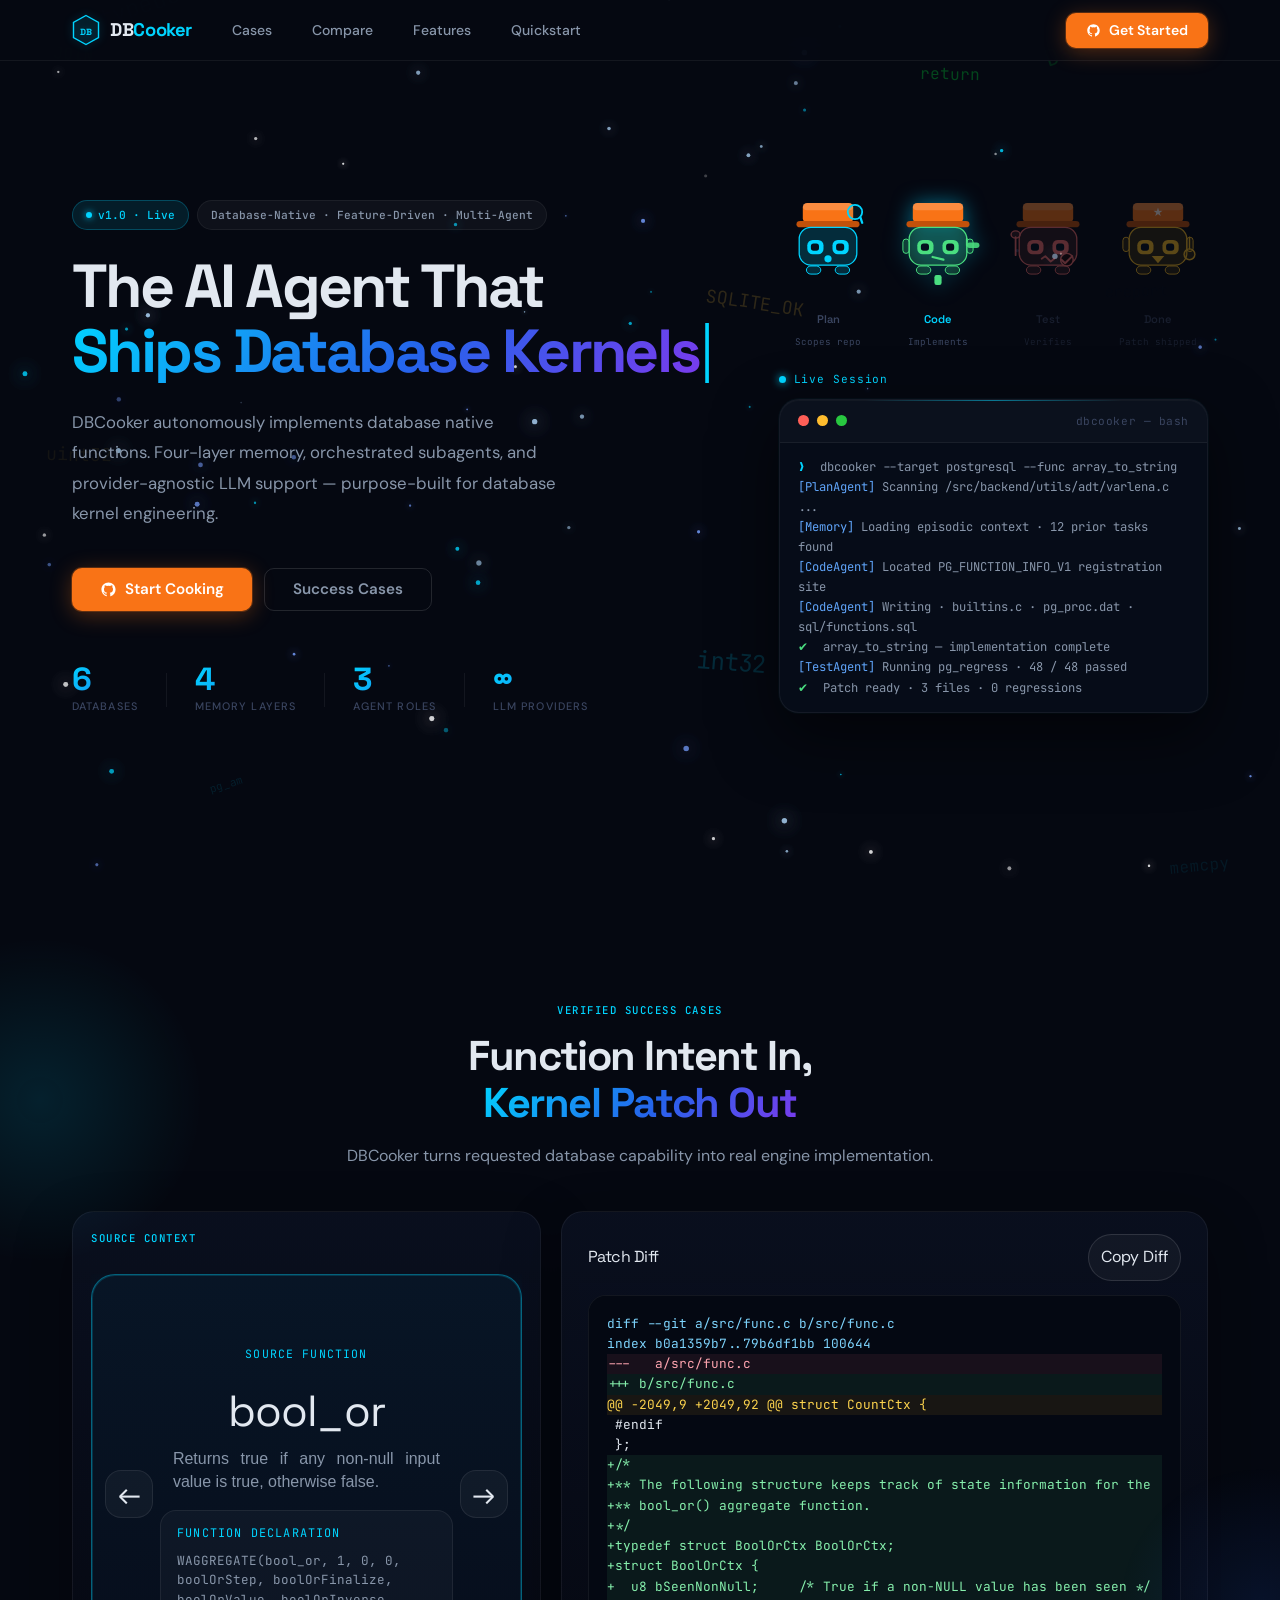
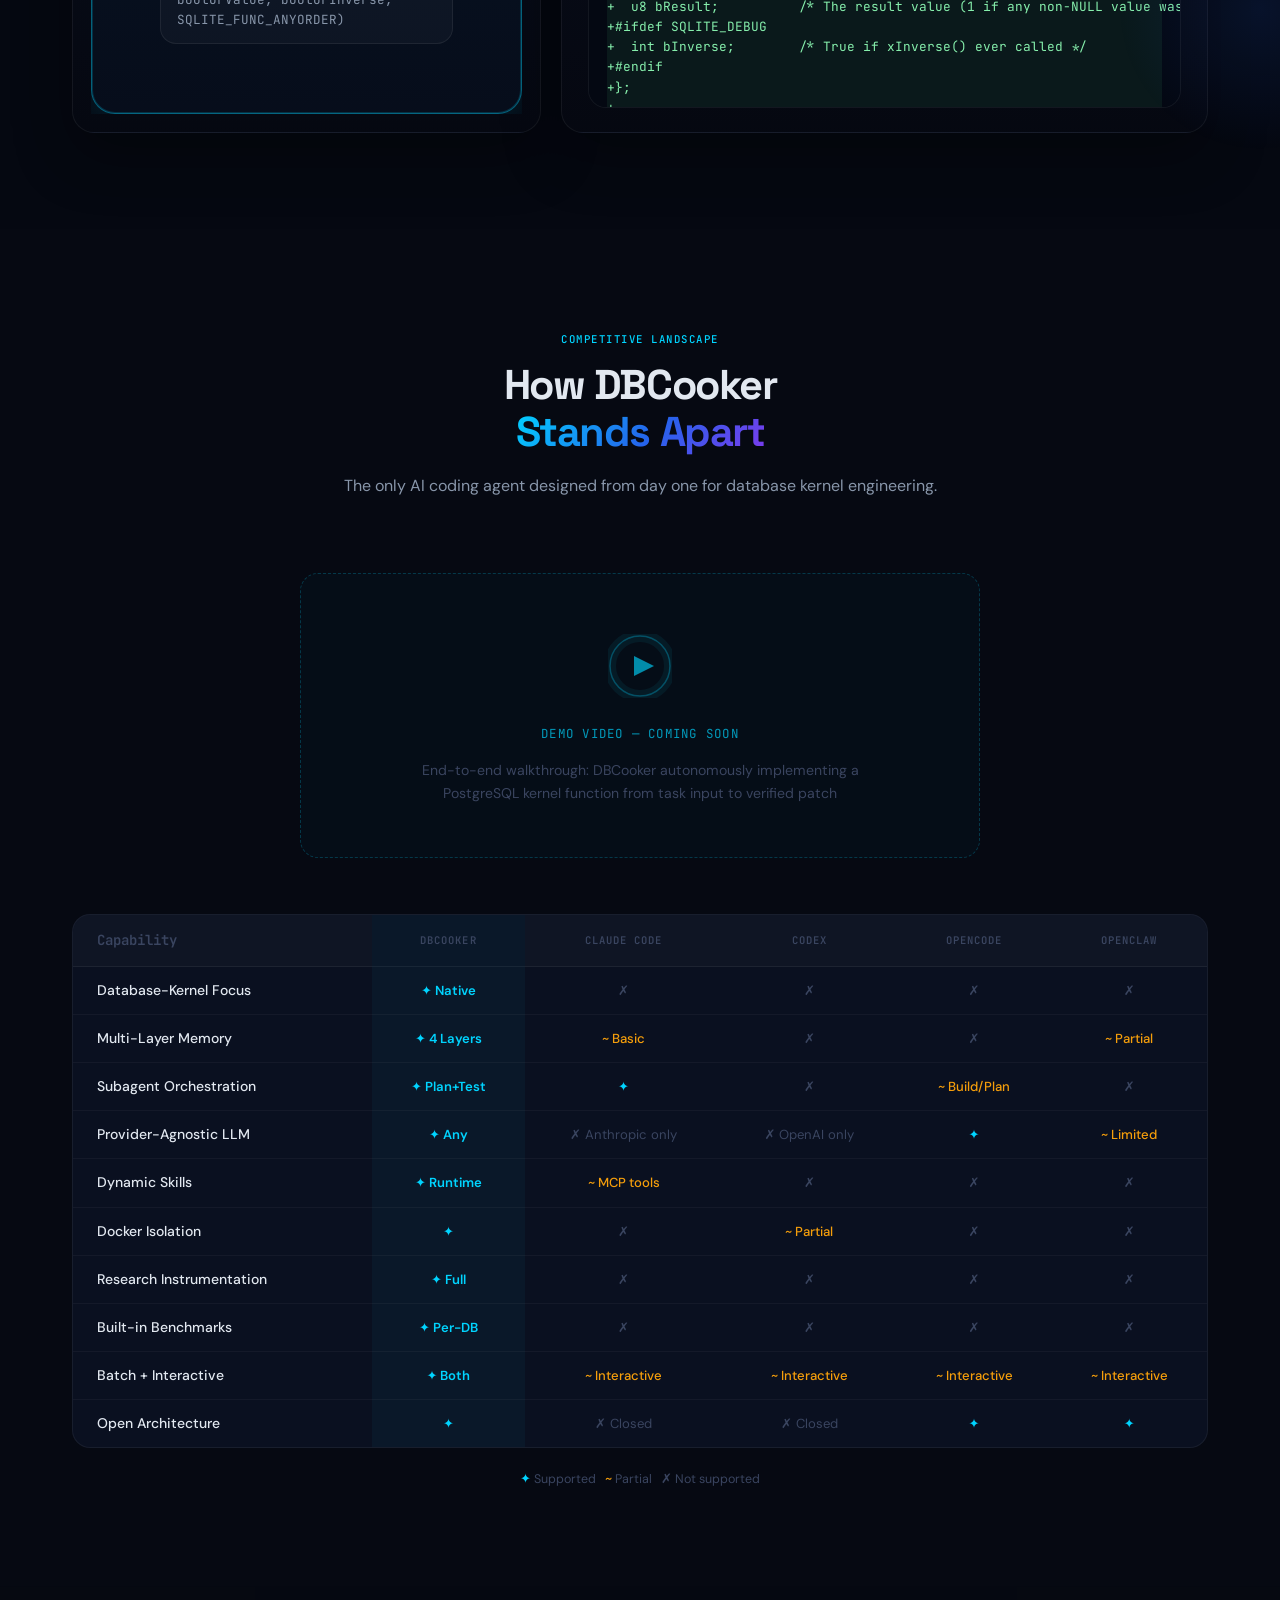
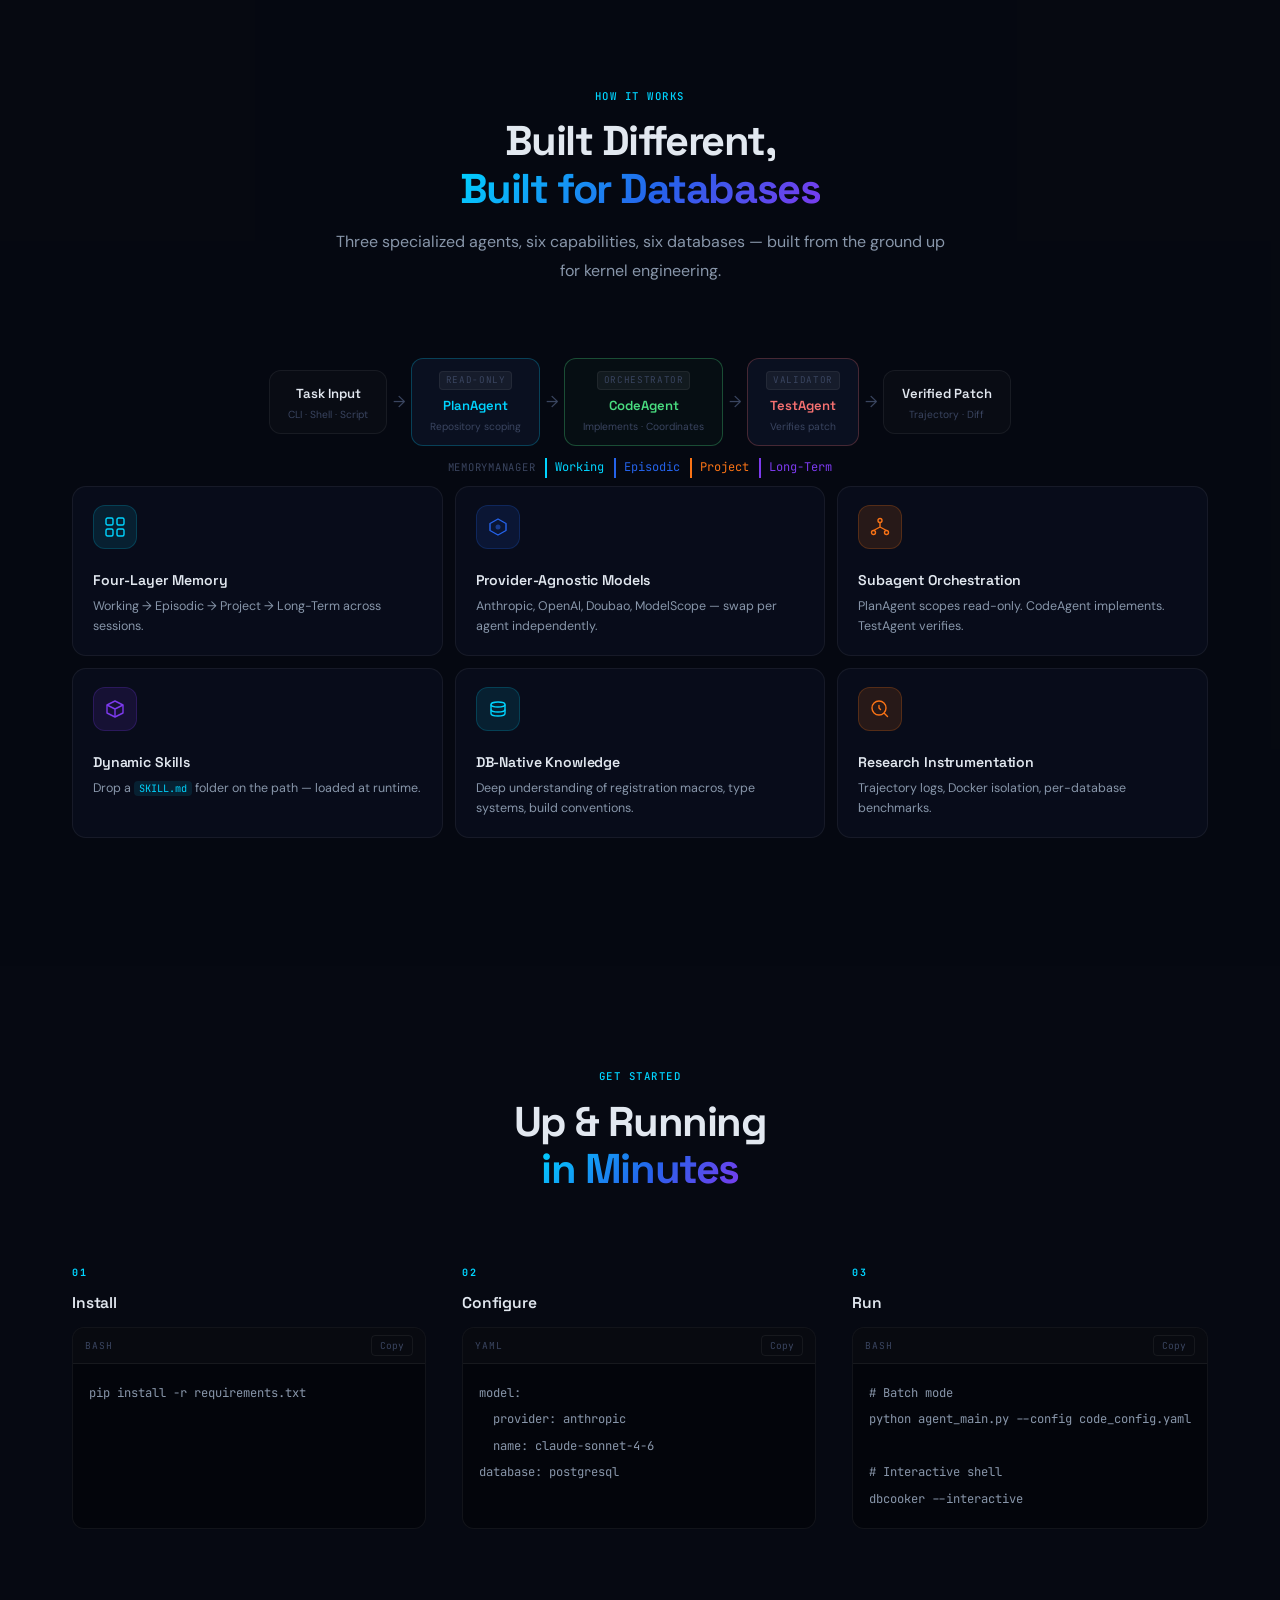
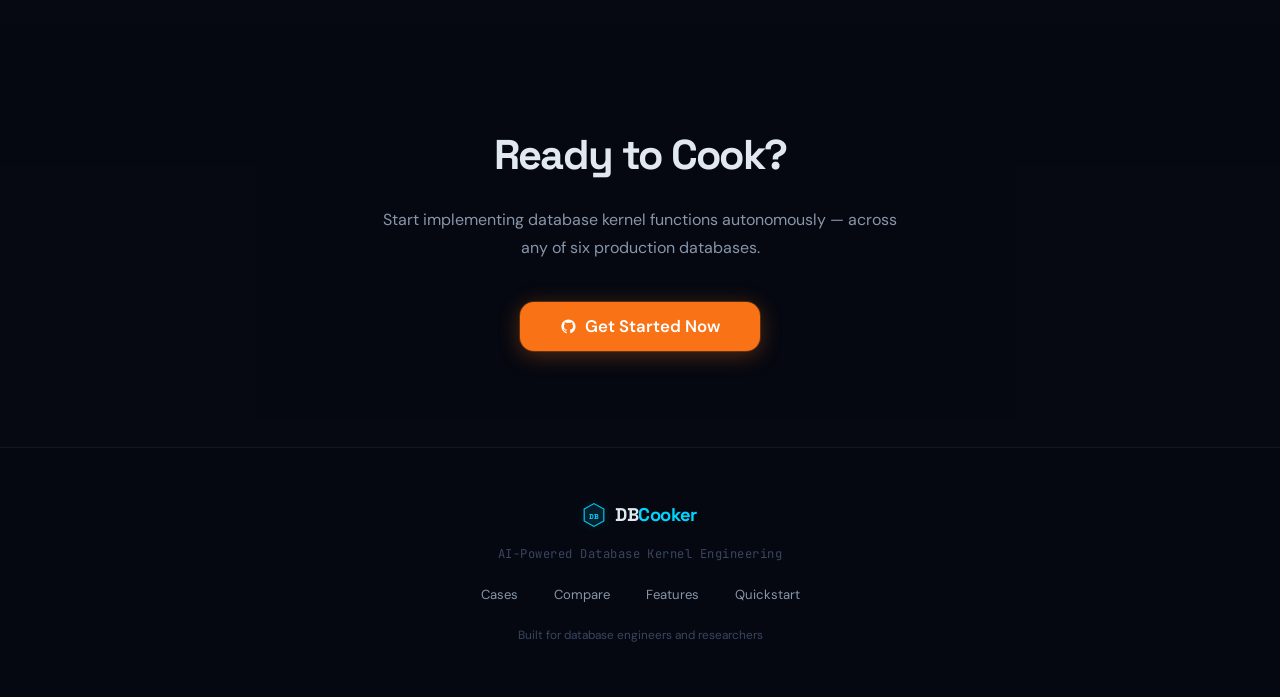
==== index.html @ 3a1102a9 "initial homepage" ====
<!DOCTYPE html>
<html lang="en">
<head>
  <meta charset="UTF-8"/>
  <meta name="viewport" content="width=device-width, initial-scale=1.0"/>
  <meta name="color-scheme" content="dark"/>
  <meta name="theme-color" content="#060912"/>
  <title>DBCooker — AI-Powered Database Engineering Agent</title>
  <link rel="preconnect" href="https://fonts.googleapis.com"/>
  <link rel="preconnect" href="https://fonts.gstatic.com" crossorigin/>
  <link href="https://fonts.googleapis.com/css2?family=DM+Sans:wght@400;500;700&family=Space+Grotesk:wght@400;500;600;700&family=JetBrains+Mono:wght@400;500&display=swap" rel="stylesheet"/>
  <link rel="stylesheet" href="style.css"/>
</head>
<body>

<!-- Code cloud canvas (bottom layer) -->
<canvas id="cloud-canvas" aria-hidden="true"></canvas>
<!-- Code rain canvas (top layer) -->
<canvas id="bg-canvas" aria-hidden="true"></canvas>

<!-- ═══ NAV ═══════════════════════════════════════════════ -->
<header class="nav" id="nav">
  <div class="nav-inner">
    <a class="logo" href="#">
      <svg class="logo-hex" width="28" height="32" viewBox="0 0 28 32" fill="none" aria-hidden="true">
        <path d="M14 1.5L26.5 8.5V23.5L14 30.5L1.5 23.5V8.5L14 1.5Z"
              stroke="#00D4FF" stroke-width="1.4" fill="rgba(0,212,255,0.06)"/>
        <text x="14" y="21" text-anchor="middle"
              font-family="Space Grotesk" font-size="9" font-weight="700" fill="#00D4FF">DB</text>
      </svg>
      <span class="logo-name">DB<span class="logo-hi">Cooker</span></span>
    </a>

    <nav aria-label="Main navigation">
      <ul class="nav-links">
        <li><a href="#cases">Cases</a></li>
        <li><a href="#compare">Compare</a></li>
        <li><a href="#features">Features</a></li>
        <!-- <li><a href="#databases">Databases</a></li> -->
        <li><a href="#quickstart">Quickstart</a></li>

      </ul>
    </nav>

    <a class="btn btn-cta" href="#quickstart">
      <svg width="15" height="15" viewBox="0 0 24 24" fill="currentColor" aria-hidden="true">
        <path d="M12 2C6.477 2 2 6.477 2 12c0 4.418 2.865 8.166 6.839 9.489.5.092.682-.217.682-.482 0-.237-.009-.868-.013-1.703-2.782.604-3.369-1.341-3.369-1.341-.454-1.155-1.11-1.463-1.11-1.463-.908-.62.069-.608.069-.608 1.003.07 1.531 1.03 1.531 1.03.892 1.529 2.341 1.087 2.91.832.092-.647.35-1.088.636-1.338-2.22-.253-4.555-1.11-4.555-4.943 0-1.091.39-1.984 1.029-2.683-.103-.253-.446-1.27.098-2.647 0 0 .84-.269 2.75 1.025A9.578 9.578 0 0 1 12 6.836a9.59 9.59 0 0 1 2.504.337c1.909-1.294 2.747-1.025 2.747-1.025.546 1.377.202 2.394.1 2.647.64.699 1.028 1.592 1.028 2.683 0 3.842-2.339 4.687-4.566 4.935.359.309.678.919.678 1.852 0 1.336-.012 2.415-.012 2.743 0 .267.18.578.688.48C19.138 20.163 22 16.418 22 12c0-5.523-4.477-10-10-10z"/>
      </svg>
      Get Started
    </a>
  </div>
</header>

<!-- ═══ HERO ═══════════════════════════════════════════════ -->
<section class="hero" id="hero">
  <div class="hero-text">
    <div class="eyebrow-row">
      <span class="pill pill-cyan"><span class="pill-dot"></span>v1.0 · Live</span>
      <span class="pill">Database-Native · Feature-Driven · Multi-Agent</span>
    </div>

    <h1 class="hero-h1">
      The AI Agent That<br/>
      <span class="type-wrap">
        <span id="typer" class="text-grad"></span><span class="type-cur">|</span>
      </span>
    </h1>

    <p class="hero-p">
      DBCooker autonomously implements database native functions. Four-layer memory, orchestrated subagents, and provider-agnostic
      LLM support — purpose-built for database kernel engineering.
    </p>

    <div class="hero-btns">
      <a class="btn btn-cta btn-lg" href="https://github.com/" target="_blank" rel="noopener noreferrer">
        <svg width="17" height="17" viewBox="0 0 24 24" fill="currentColor" aria-hidden="true">
          <path d="M12 2C6.477 2 2 6.477 2 12c0 4.418 2.865 8.166 6.839 9.489.5.092.682-.217.682-.482 0-.237-.009-.868-.013-1.703-2.782.604-3.369-1.341-3.369-1.341-.454-1.155-1.11-1.463-1.11-1.463-.908-.62.069-.608.069-.608 1.003.07 1.531 1.03 1.531 1.03.892 1.529 2.341 1.087 2.91.832.092-.647.35-1.088.636-1.338-2.22-.253-4.555-1.11-4.555-4.943 0-1.091.39-1.984 1.029-2.683-.103-.253-.446-1.27.098-2.647 0 0 .84-.269 2.75 1.025A9.578 9.578 0 0 1 12 6.836a9.59 9.59 0 0 1 2.504.337c1.909-1.294 2.747-1.025 2.747-1.025.546 1.377.202 2.394.1 2.647.64.699 1.028 1.592 1.028 2.683 0 3.842-2.339 4.687-4.566 4.935.359.309.678.919.678 1.852 0 1.336-.012 2.415-.012 2.743 0 .267.18.578.688.48C19.138 20.163 22 16.418 22 12c0-5.523-4.477-10-10-10z"/>
        </svg>
        Start Cooking
      </a>
      <a class="btn btn-outline btn-lg" href="#cases">Success Cases</a>
    </div>

    <div class="hero-stats">
      <div class="hstat"><span class="hstat-n" data-target="6">6</span><span class="hstat-l">Databases</span></div>
      <div class="hstat-sep"></div>
      <div class="hstat"><span class="hstat-n" data-target="4">4</span><span class="hstat-l">Memory Layers</span></div>
      <div class="hstat-sep"></div>
      <div class="hstat"><span class="hstat-n" data-target="3">3</span><span class="hstat-l">Agent Roles</span></div>
      <div class="hstat-sep"></div>
      <div class="hstat"><span class="hstat-n">∞</span><span class="hstat-l">LLM Providers</span></div>
    </div>
  </div>

  <!-- ══ RIGHT COLUMN: mascot (small) + terminal ══════════ -->
  <div class="hero-right">

  <!-- 4 workflow robot mascots -->
  <div class="wfr-row">

    <!-- ── Plan robot: cyan, scanning eyes, magnifier ── -->
    <div class="wfr-item active" id="wfr0">
      <svg class="wfr-svg" viewBox="0 0 80 112" fill="none" overflow="visible" xmlns="http://www.w3.org/2000/svg">
        <g class="wfr-g-plan">
          <!-- Orange chef hat -->
          <rect x="12" y="0" width="56" height="22" rx="5" fill="#F97316"/>
          <rect x="12" y="0" width="56" height="8"  rx="5" fill="rgba(255,255,255,0.18)"/>
          <rect x="5"  y="20" width="70" height="7"  rx="4" fill="#C2510A"/>
          <!-- Magnifying glass (Plan tool) -->
          <circle cx="70" cy="10" r="8" stroke="#00D4FF" stroke-width="2" fill="rgba(0,212,255,0.08)"/>
          <line x1="76" y1="16" x2="78" y2="22" stroke="#00D4FF" stroke-width="2.5" stroke-linecap="round"/>
          <!-- Body (narrower) -->
          <rect x="8"  y="27" width="64" height="42" rx="13" fill="rgba(0,212,255,0.18)" stroke="#00D4FF" stroke-width="1.4"/>

          <!-- Eyes -->
          <rect x="17" y="41" width="18" height="16" rx="6" fill="#00D4FF"/>
          <rect class="wfr-ppl" x="21" y="45" width="9" height="8" rx="3" fill="#04111e"/>
          <rect x="45" y="41" width="18" height="16" rx="6" fill="#00D4FF"/>
          <rect class="wfr-ppl" x="49" y="45" width="9" height="8" rx="3" fill="#04111e"/>
          <!-- Mouth -->
          <circle cx="40" cy="62" r="4" fill="#00D4FF"/>
          <!-- Legs -->
          <rect x="16" y="70" width="16" height="9" rx="5" fill="rgba(0,212,255,0.18)" stroke="#00D4FF" stroke-width="1.1"/>
          <rect x="48" y="70" width="16" height="9" rx="5" fill="rgba(0,212,255,0.18)" stroke="#00D4FF" stroke-width="1.1"/>
        </g>
      </svg>
      <span class="wfr-name">Plan</span>
      <span class="wfr-desc">Scopes repo</span>
    </div>

    <!-- ── Code robot: blue, typing arms, cursor blink ── -->
    <div class="wfr-item" id="wfr1">
      <svg class="wfr-svg" viewBox="0 0 80 112" fill="none" overflow="visible" xmlns="http://www.w3.org/2000/svg">
        <g class="wfr-g-code">
          <!-- Orange chef hat -->
          <rect x="12" y="0" width="56" height="22" rx="5" fill="#F97316"/>
          <rect x="12" y="0" width="56" height="8"  rx="5" fill="rgba(255,255,255,0.18)"/>
          <rect x="5"  y="20" width="70" height="7"  rx="4" fill="#C2510A"/>
          <!-- Typing arms — behind body -->
          <rect class="wfr-al" x="1" y="40" width="7" height="16" rx="3.5" fill="rgba(74,222,128,0.18)" stroke="#4ADE80" stroke-width="1.1"/>
          <g class="wfr-ar">
            <rect x="72" y="40" width="7" height="16" rx="3.5" fill="rgba(74,222,128,0.18)" stroke="#4ADE80" stroke-width="1.1"/>
          </g>
          <!-- Body (narrower) -->
          <rect x="8"  y="27" width="64" height="42" rx="13" fill="rgba(74,222,128,0.18)" stroke="#4ADE80" stroke-width="1.4"/>
          <!-- Spatula (Code tool) — drawn after body = visible -->
          <rect x="72" y="44" width="14" height="6" rx="3" fill="#4ADE80" opacity="0.88"/>
          <line x1="72" y1="47" x2="72" y2="40" stroke="#4ADE80" stroke-width="2" stroke-linecap="round"/>

          <!-- Eyes -->
          <rect x="17" y="41" width="18" height="16" rx="6" fill="#4ADE80"/>
          <rect x="21" y="45" width="9" height="8" rx="3" fill="#04111e"/>
          <rect x="45" y="41" width="18" height="16" rx="6" fill="#4ADE80"/>
          <rect x="49" y="45" width="9" height="8" rx="3" fill="#04111e"/>
          <!-- Mouth (upper half chevron, gentle slope) -->
          <line x1="34" y1="60" x2="46" y2="63" stroke="#4ADE80" stroke-width="2.5" stroke-linecap="round"/>

          <!-- Legs -->
          <rect x="16" y="70" width="16" height="9" rx="5" fill="rgba(74,222,128,0.18)" stroke="#4ADE80" stroke-width="1.1"/>
          <rect x="48" y="70" width="16" height="9" rx="5" fill="rgba(74,222,128,0.18)" stroke="#4ADE80" stroke-width="1.1"/>
          <!-- Blinking cursor below -->
          <rect class="wfr-cur" x="36" y="80" width="8" height="11" rx="2.5" fill="#4ADE80"/>
        </g>
      </svg>
      <span class="wfr-name">Code</span>
      <span class="wfr-desc">Implements</span>
    </div>

    <!-- ── Test robot: green, checkmark badge, pupils look down ── -->
    <div class="wfr-item" id="wfr2">
      <svg class="wfr-svg" viewBox="0 0 80 112" fill="none" overflow="visible" xmlns="http://www.w3.org/2000/svg">
        <g class="wfr-g-test">
          <!-- Orange chef hat -->
          <rect x="12" y="0" width="56" height="22" rx="5" fill="#F97316"/>
          <rect x="12" y="0" width="56" height="8"  rx="5" fill="rgba(255,255,255,0.18)"/>
          <rect x="5"  y="20" width="70" height="7"  rx="4" fill="#C2510A"/>
          <!-- Body (narrower) -->
          <rect x="8"  y="27" width="64" height="42" rx="13" fill="rgba(248,113,113,0.18)" stroke="#F87171" stroke-width="1.4"/>
          <!-- Tasting spoon (left, drawn after body = visible) -->
          <line x1="4" y1="38" x2="4" y2="58" stroke="#F87171" stroke-width="2" stroke-linecap="round"/>
          <ellipse cx="4" cy="35" rx="5" ry="4" fill="rgba(248,113,113,0.22)" stroke="#F87171" stroke-width="1.6"/>

          <!-- Eyes (look-down pupils) -->
          <rect x="17" y="41" width="18" height="16" rx="6" fill="#F87171"/>
          <rect class="wfr-tpl" x="21" y="45" width="9" height="8" rx="3" fill="#04111e"/>
          <rect x="45" y="41" width="18" height="16" rx="6" fill="#F87171"/>
          <rect class="wfr-tpl" x="49" y="45" width="9" height="8" rx="3" fill="#04111e"/>
          <!-- Mouth (nervous zigzag) -->
          <path d="M33 62 L37 59 L43 65 L47 62" stroke="#F87171" stroke-width="2" stroke-linecap="round" stroke-linejoin="round" fill="none"/>
          <!-- Checkmark badge (right chest) -->
          <circle cx="61" cy="63" r="7" fill="#1e0808" stroke="#F87171" stroke-width="1.6"/>
          <path d="M55 63 l4 4 8-8" stroke="#F87171" stroke-width="2.2" stroke-linecap="round" stroke-linejoin="round" fill="none"/>
          <!-- Legs -->
          <rect x="16" y="70" width="16" height="9" rx="5" fill="rgba(248,113,113,0.18)" stroke="#F87171" stroke-width="1.1"/>
          <rect x="48" y="70" width="16" height="9" rx="5" fill="rgba(248,113,113,0.18)" stroke="#F87171" stroke-width="1.1"/>
        </g>
      </svg>
      <span class="wfr-name">Test</span>
      <span class="wfr-desc">Verifies</span>
    </div>

    <!-- ── Done robot: amber, raised arms, star spark ── -->
    <div class="wfr-item" id="wfr3">
      <svg class="wfr-svg" viewBox="0 0 80 112" fill="none" overflow="visible" xmlns="http://www.w3.org/2000/svg">
        <g class="wfr-g-done">
          <!-- Orange chef hat with celebration star -->
          <rect x="12" y="0" width="56" height="22" rx="5" fill="#F97316"/>
          <rect x="12" y="0" width="56" height="8"  rx="5" fill="rgba(255,255,255,0.18)"/>
          <rect x="5"  y="20" width="70" height="7"  rx="4" fill="#C2510A"/>
          <text class="wfr-star" x="40" y="15" font-size="13" fill="rgba(255,255,255,0.92)" text-anchor="middle">★</text>
          <!-- Raised arms + ladle (before body) -->
          <g class="wfr-dal">
            <rect x="1" y="38" width="7" height="16" rx="3.5" fill="rgba(251,191,36,0.18)" stroke="#FBBF24" stroke-width="1.1"/>
          </g>
          <g class="wfr-dar">
            <rect x="72" y="38" width="7" height="16" rx="3.5" fill="rgba(251,191,36,0.18)" stroke="#FBBF24" stroke-width="1.1"/>
            <circle cx="75" cy="57" r="6" fill="rgba(251,191,36,0.18)" stroke="#FBBF24" stroke-width="1.6"/>
            <line x1="75" y1="51" x2="75" y2="38" stroke="#FBBF24" stroke-width="1.5" stroke-linecap="round"/>
          </g>
          <!-- Body (narrower) -->
          <rect x="8"  y="27" width="64" height="42" rx="13" fill="rgba(251,191,36,0.18)" stroke="#FBBF24" stroke-width="1.4"/>

          <!-- Eyes -->
          <rect x="17" y="41" width="18" height="16" rx="6" fill="#FBBF24"/>
          <rect class="wfr-dpl" x="21" y="45" width="9" height="8" rx="3" fill="#04111e"/>
          <rect x="45" y="41" width="18" height="16" rx="6" fill="#FBBF24"/>
          <rect class="wfr-dpl" x="49" y="45" width="9" height="8" rx="3" fill="#04111e"/>
          <!-- Mouth (happy inverted triangle) -->
          <path d="M33 59 L47 59 L40 67 Z" fill="#FBBF24"/>
          <!-- Legs -->
          <rect x="16" y="70" width="16" height="9" rx="5" fill="rgba(251,191,36,0.18)" stroke="#FBBF24" stroke-width="1.1"/>
          <rect x="48" y="70" width="16" height="9" rx="5" fill="rgba(251,191,36,0.18)" stroke="#FBBF24" stroke-width="1.1"/>
        </g>
      </svg>
      <span class="wfr-name">Done</span>
      <span class="wfr-desc">Patch shipped</span>
    </div>

  </div><!-- end wfr-row -->

  <!-- Terminal card (inline in hero right) -->
  <div class="hero-term-wrap">
    <div class="demo-label">
      <span class="demo-dot"></span>Live Session
    </div>
    <div class="term-card">
      <div class="term-chrome">
        <span class="dot dot-r"></span><span class="dot dot-y"></span><span class="dot dot-g"></span>
        <span class="term-title">dbcooker — bash</span>
      </div>
      <div class="term-body">
        <div class="t-ln"><span class="t-ps">❯</span> dbcooker --target postgresql --func array_to_string</div>
        <div class="t-ln tl" id="tl1"><span class="t-kw">[PlanAgent]</span>  Scanning /src/backend/utils/adt/varlena.c ...</div>
        <div class="t-ln tl" id="tl2"><span class="t-kw">[Memory]</span>     Loading episodic context · 12 prior tasks found</div>
        <div class="t-ln tl" id="tl3"><span class="t-kw">[CodeAgent]</span>  Located PG_FUNCTION_INFO_V1 registration site</div>
        <div class="t-ln tl" id="tl4"><span class="t-kw">[CodeAgent]</span>  Writing · builtins.c · pg_proc.dat · sql/functions.sql</div>
        <div class="t-ln tl" id="tl5"><span class="t-ok">✔</span> array_to_string — implementation complete</div>
        <div class="t-ln tl" id="tl6"><span class="t-kw">[TestAgent]</span>  Running pg_regress · 48 / 48 passed</div>
        <div class="t-ln tl" id="tl7"><span class="t-ok">✔</span> Patch ready · 3 files · 0 regressions</div>
      </div>
    </div>
  </div><!-- end hero-term-wrap -->

  </div><!-- end hero-right -->
</section>

<!-- ═══ COMPARE ══════════════════════════════════════════ -->
<section class="section section-glass cases-stage" id="cases" data-success-cases-root data-sync-hash="false" data-cases-layout="carousel-fixed" data-autoplay-ms="5400">
  <div class="wrap">
    <div class="sec-head reveal cases-head">
      <div class="eyebrow">Verified Success Cases</div>
      <h2 class="sec-h2">Function Intent In,<br/><span class="text-grad">Kernel Patch Out</span></h2>
      <p class="sec-sub">
        DBCooker turns requested database capability into real engine implementation.
      </p>
    </div>

    <div class="cases-shell reveal">
      <div class="cases-source-col">
        <div class="cases-source-frame">
          <div class="cases-source-bar">
            <div class="eyebrow">Source Context</div>
          </div>
          <div class="case-carousel-window">
            <button class="cases-nav-btn cases-nav-btn--prev" id="cases-prev" type="button" aria-label="Previous case">
              <span aria-hidden="true">&larr;</span>
            </button>
            <div class="case-list case-carousel-track" id="case-list"></div>
            <button class="cases-nav-btn cases-nav-btn--next" id="cases-next" type="button" aria-label="Next case">
              <span aria-hidden="true">&rarr;</span>
            </button>
          </div>
        </div>
      </div>

      <div class="cases-detail-col">
        <section class="detail-panel" id="case-detail" aria-live="polite"></section>
      </div>
    </div>
  </div>
</section>

<section class="section" id="compare">
  <div class="wrap">
    <div class="sec-head reveal">
      <div class="eyebrow">Competitive Landscape</div>
      <h2 class="sec-h2">How DBCooker<br/><span class="text-grad">Stands Apart</span></h2>
      <p class="sec-sub">The only AI coding agent designed from day one for database kernel engineering.</p>
    </div>
    <!-- Video placeholder -->
    <div class="video-ph reveal">
      <div class="video-ph-play">
        <svg width="64" height="64" viewBox="0 0 64 64" fill="none">
          <circle cx="32" cy="32" r="30" stroke="rgba(0,212,255,0.35)" stroke-width="1.5"/>
          <circle cx="32" cy="32" r="30" stroke="rgba(0,212,255,0.08)" stroke-width="12"/>
          <path d="M26 22l20 10-20 10V22z" fill="rgba(0,212,255,0.75)"/>
        </svg>
      </div>
      <p class="video-ph-label">Demo Video — Coming Soon</p>
      <p class="video-ph-sub">End-to-end walkthrough: DBCooker autonomously implementing a PostgreSQL kernel function from task input to verified patch</p>
    </div>
    <div class="cmp-wrap reveal">
      <table class="cmp">
        <thead><tr>
          <th class="cmp-feat">Capability</th>
          <th class="cmp-db">DBCooker</th>
          <th>Claude Code</th><th>Codex</th><th>OpenCode</th><th>OpenClaw</th>
        </tr></thead>
        <tbody>
          <tr><td class="cmp-feat">Database-Kernel Focus</td><td class="cmp-db"><span class="cy">✦ Native</span></td><td><span class="cn">✗</span></td><td><span class="cn">✗</span></td><td><span class="cn">✗</span></td><td><span class="cn">✗</span></td></tr>
          <tr><td class="cmp-feat">Multi-Layer Memory</td><td class="cmp-db"><span class="cy">✦ 4 Layers</span></td><td><span class="cp">~ Basic</span></td><td><span class="cn">✗</span></td><td><span class="cn">✗</span></td><td><span class="cp">~ Partial</span></td></tr>
          <tr><td class="cmp-feat">Subagent Orchestration</td><td class="cmp-db"><span class="cy">✦ Plan+Test</span></td><td><span class="cy">✦</span></td><td><span class="cn">✗</span></td><td><span class="cp">~ Build/Plan</span></td><td><span class="cn">✗</span></td></tr>
          <tr><td class="cmp-feat">Provider-Agnostic LLM</td><td class="cmp-db"><span class="cy">✦ Any</span></td><td><span class="cn">✗ Anthropic only</span></td><td><span class="cn">✗ OpenAI only</span></td><td><span class="cy">✦</span></td><td><span class="cp">~ Limited</span></td></tr>
          <tr><td class="cmp-feat">Dynamic Skills</td><td class="cmp-db"><span class="cy">✦ Runtime</span></td><td><span class="cp">~ MCP tools</span></td><td><span class="cn">✗</span></td><td><span class="cn">✗</span></td><td><span class="cn">✗</span></td></tr>
          <tr><td class="cmp-feat">Docker Isolation</td><td class="cmp-db"><span class="cy">✦</span></td><td><span class="cn">✗</span></td><td><span class="cp">~ Partial</span></td><td><span class="cn">✗</span></td><td><span class="cn">✗</span></td></tr>
          <tr><td class="cmp-feat">Research Instrumentation</td><td class="cmp-db"><span class="cy">✦ Full</span></td><td><span class="cn">✗</span></td><td><span class="cn">✗</span></td><td><span class="cn">✗</span></td><td><span class="cn">✗</span></td></tr>
          <tr><td class="cmp-feat">Built-in Benchmarks</td><td class="cmp-db"><span class="cy">✦ Per-DB</span></td><td><span class="cn">✗</span></td><td><span class="cn">✗</span></td><td><span class="cn">✗</span></td><td><span class="cn">✗</span></td></tr>
          <tr><td class="cmp-feat">Batch + Interactive</td><td class="cmp-db"><span class="cy">✦ Both</span></td><td><span class="cp">~ Interactive</span></td><td><span class="cp">~ Interactive</span></td><td><span class="cp">~ Interactive</span></td><td><span class="cp">~ Interactive</span></td></tr>
          <tr><td class="cmp-feat">Open Architecture</td><td class="cmp-db"><span class="cy">✦</span></td><td><span class="cn">✗ Closed</span></td><td><span class="cn">✗ Closed</span></td><td><span class="cy">✦</span></td><td><span class="cy">✦</span></td></tr>
        </tbody>
      </table>
    </div>
    <p class="cmp-legend"><span class="cy">✦</span> Supported &nbsp; <span class="cp">~</span> Partial &nbsp; <span class="cn">✗</span> Not supported</p>
  </div>
</section>

<!-- ═══ FEATURES + DATABASES ═════════════════════════════ -->
<section class="section section-glass" id="features">
  <div class="wrap">
    <div class="sec-head reveal">
      <div class="eyebrow">How It Works</div>
      <h2 class="sec-h2">Built Different,<br/><span class="text-grad">Built for Databases</span></h2>
      <p class="sec-sub">Three specialized agents, six capabilities, six databases — built from the ground up for kernel engineering.</p>
    </div>

    <!-- Pipeline -->
    <div class="pipeline reveal">
      <div class="pl-node pl-input"><span class="pl-label">Task Input</span><span class="pl-sub">CLI · Shell · Script</span></div>
      <div class="pl-arr">→</div>
      <div class="pl-node pl-plan"><span class="pl-badge">Read-only</span><span class="pl-label">PlanAgent</span><span class="pl-sub">Repository scoping</span></div>
      <div class="pl-arr">→</div>
      <div class="pl-node pl-core"><span class="pl-badge">Orchestrator</span><span class="pl-label">CodeAgent</span><span class="pl-sub">Implements · Coordinates</span></div>
      <div class="pl-arr">→</div>
      <div class="pl-node pl-test"><span class="pl-badge">Validator</span><span class="pl-label">TestAgent</span><span class="pl-sub">Verifies patch</span></div>
      <div class="pl-arr">→</div>
      <div class="pl-node pl-output"><span class="pl-label">Verified Patch</span><span class="pl-sub">Trajectory · Diff</span></div>
    </div>
    <div class="pl-mem reveal">
      <span class="pl-mem-label">MemoryManager</span>
      <span class="aml" style="--mc:#00D4FF">Working</span>
      <span class="aml" style="--mc:#2563EB">Episodic</span>
      <span class="aml" style="--mc:#F97316">Project</span>
      <span class="aml" style="--mc:#7C3AED">Long-Term</span>
    </div>

    <!-- Capabilities -->
    <div class="feat-grid">
      <div class="feat-card reveal">
        <div class="bc-icon bc-icon-cyan">
          <svg width="20" height="20" viewBox="0 0 20 20" fill="none">
            <rect x="1" y="1" width="7" height="7" rx="1.5" stroke="#00D4FF" stroke-width="1.4"/>
            <rect x="12" y="1" width="7" height="7" rx="1.5" stroke="#00D4FF" stroke-width="1.4"/>
            <rect x="1" y="12" width="7" height="7" rx="1.5" stroke="#00D4FF" stroke-width="1.4"/>
            <rect x="12" y="12" width="7" height="7" rx="1.5" stroke="#00D4FF" stroke-width="1.4"/>
          </svg>
        </div>
        <h3>Four-Layer Memory</h3>
        <p>Working → Episodic → Project → Long-Term across sessions.</p>
      </div>
      <div class="feat-card reveal">
        <div class="bc-icon bc-icon-blue">
          <svg width="20" height="20" viewBox="0 0 20 20" fill="none">
            <path d="M10 2l8 4.5v7L10 18l-8-4.5v-7L10 2z" stroke="#2563EB" stroke-width="1.4" stroke-linejoin="round"/>
            <circle cx="10" cy="10" r="2.5" fill="#2563EB" opacity="0.5"/>
          </svg>
        </div>
        <h3>Provider-Agnostic Models</h3>
        <p>Anthropic, OpenAI, Doubao, ModelScope — swap per agent independently.</p>
      </div>
      <div class="feat-card reveal">
        <div class="bc-icon bc-icon-orange">
          <svg width="20" height="20" viewBox="0 0 20 20" fill="none">
            <circle cx="10" cy="3.5" r="2" stroke="#F97316" stroke-width="1.4"/>
            <circle cx="3.5" cy="15.5" r="2" stroke="#F97316" stroke-width="1.4"/>
            <circle cx="16.5" cy="15.5" r="2" stroke="#F97316" stroke-width="1.4"/>
            <path d="M10 5.5v4.5M10 10L3.5 13.5M10 10L16.5 13.5" stroke="#F97316" stroke-width="1.4" stroke-linecap="round"/>
          </svg>
        </div>
        <h3>Subagent Orchestration</h3>
        <p>PlanAgent scopes read-only. CodeAgent implements. TestAgent verifies.</p>
      </div>
      <div class="feat-card reveal">
        <div class="bc-icon bc-icon-purple">
          <svg width="20" height="20" viewBox="0 0 20 20" fill="none">
            <path d="M10 2L2 6v8l8 4 8-4V6L10 2z" stroke="#7C3AED" stroke-width="1.4" stroke-linejoin="round"/>
            <path d="M2 6l8 4 8-4M10 10v8" stroke="#7C3AED" stroke-width="1.4" stroke-linejoin="round"/>
          </svg>
        </div>
        <h3>Dynamic Skills</h3>
        <p>Drop a <code>SKILL.md</code> folder on the path — loaded at runtime.</p>
      </div>
      <div class="feat-card reveal">
        <div class="bc-icon bc-icon-cyan">
          <svg width="20" height="20" viewBox="0 0 20 20" fill="none">
            <ellipse cx="10" cy="5.5" rx="7" ry="2.5" stroke="#00D4FF" stroke-width="1.4"/>
            <path d="M3 5.5v5c0 1.38 3.13 2.5 7 2.5s7-1.12 7-2.5v-5" stroke="#00D4FF" stroke-width="1.4"/>
            <path d="M3 10.5v4c0 1.38 3.13 2.5 7 2.5s7-1.12 7-2.5v-4" stroke="#00D4FF" stroke-width="1.4"/>
          </svg>
        </div>
        <h3>DB-Native Knowledge</h3>
        <p>Deep understanding of registration macros, type systems, build conventions.</p>
      </div>
      <div class="feat-card reveal">
        <div class="bc-icon bc-icon-orange">
          <svg width="20" height="20" viewBox="0 0 20 20" fill="none">
            <path d="M17.5 17.5l-3.5-3.5M9 16A7 7 0 1 1 9 2a7 7 0 0 1 0 14z" stroke="#F97316" stroke-width="1.4" stroke-linecap="round"/>
            <path d="M9 6.5v2.5l1.5 1.5" stroke="#F97316" stroke-width="1.4" stroke-linecap="round"/>
          </svg>
        </div>
        <h3>Research Instrumentation</h3>
        <p>Trajectory logs, Docker isolation, per-database benchmarks.</p>
      </div>
    </div>

    <!-- Target databases -->
    <!-- <div class="db-bar reveal" id="databases">
      <div class="db-pill"><span class="db-badge db-pg">PG</span> PostgreSQL</div>
      <div class="db-pill"><span class="db-badge db-sq">SQ</span> SQLite</div>
      <div class="db-pill"><span class="db-badge db-dd">DD</span> DuckDB</div>
      <div class="db-pill"><span class="db-badge db-ch">CH</span> ClickHouse</div>
      <div class="db-pill"><span class="db-badge db-my">MY</span> MySQL</div>
      <div class="db-pill"><span class="db-badge db-ob">OB</span> OceanBase</div>
    </div> -->
  </div>
</section>

<!-- ═══ QUICKSTART ════════════════════════════════════════ -->
<section class="section" id="quickstart">
  <div class="wrap">
    <div class="sec-head reveal">
      <div class="eyebrow">Get Started</div>
      <h2 class="sec-h2">Up &amp; Running<br/><span class="text-grad">in Minutes</span></h2>
    </div>
    <div class="qs-grid">
      <div class="qs-step reveal">
        <div class="qs-n">01</div><div class="qs-title">Install</div>
        <div class="codebox"><div class="cb-bar"><span class="cb-lang">bash</span><button class="cb-copy" onclick="copyCode(this)">Copy</button></div><pre><code>pip install -r requirements.txt</code></pre></div>
      </div>
      <div class="qs-step reveal">
        <div class="qs-n">02</div><div class="qs-title">Configure</div>
        <div class="codebox"><div class="cb-bar"><span class="cb-lang">yaml</span><button class="cb-copy" onclick="copyCode(this)">Copy</button></div><pre><code>model:
  provider: anthropic
  name: claude-sonnet-4-6
database: postgresql</code></pre></div>
      </div>
      <div class="qs-step reveal">
        <div class="qs-n">03</div><div class="qs-title">Run</div>
        <div class="codebox"><div class="cb-bar"><span class="cb-lang">bash</span><button class="cb-copy" onclick="copyCode(this)">Copy</button></div><pre><code># Batch mode
python agent_main.py --config code_config.yaml

# Interactive shell
dbcooker --interactive</code></pre></div>
      </div>
    </div>
  </div>
</section>

<!-- ═══ CTA ══════════════════════════════════════════════ -->
<section class="cta-band">
  <div class="wrap">
    <div class="cta-inner reveal">
      <h2 class="cta-h2">Ready to Cook?</h2>
      <p class="cta-sub">Start implementing database kernel functions autonomously — across any of six production databases.</p>
      <a class="btn btn-cta btn-xl" href="https://github.com/" target="_blank" rel="noopener noreferrer">
        <svg width="17" height="17" viewBox="0 0 24 24" fill="currentColor" aria-hidden="true">
          <path d="M12 2C6.477 2 2 6.477 2 12c0 4.418 2.865 8.166 6.839 9.489.5.092.682-.217.682-.482 0-.237-.009-.868-.013-1.703-2.782.604-3.369-1.341-3.369-1.341-.454-1.155-1.11-1.463-1.11-1.463-.908-.62.069-.608.069-.608 1.003.07 1.531 1.03 1.531 1.03.892 1.529 2.341 1.087 2.91.832.092-.647.35-1.088.636-1.338-2.22-.253-4.555-1.11-4.555-4.943 0-1.091.39-1.984 1.029-2.683-.103-.253-.446-1.27.098-2.647 0 0 .84-.269 2.75 1.025A9.578 9.578 0 0 1 12 6.836a9.59 9.59 0 0 1 2.504.337c1.909-1.294 2.747-1.025 2.747-1.025.546 1.377.202 2.394.1 2.647.64.699 1.028 1.592 1.028 2.683 0 3.842-2.339 4.687-4.566 4.935.359.309.678.919.678 1.852 0 1.336-.012 2.415-.012 2.743 0 .267.18.578.688.48C19.138 20.163 22 16.418 22 12c0-5.523-4.477-10-10-10z"/>
        </svg>
        Get Started Now
      </a>
    </div>
  </div>
</section>

<!-- ═══ FOOTER ════════════════════════════════════════════ -->
<footer class="footer">
  <div class="wrap">
    <div class="footer-inner">
      <div class="logo">
        <svg class="logo-hex" width="22" height="26" viewBox="0 0 28 32" fill="none" aria-hidden="true">
          <path d="M14 1.5L26.5 8.5V23.5L14 30.5L1.5 23.5V8.5L14 1.5Z" stroke="#00D4FF" stroke-width="1.4" fill="rgba(0,212,255,0.06)"/>
          <text x="14" y="21" text-anchor="middle" font-family="Space Grotesk" font-size="9" font-weight="700" fill="#00D4FF">DB</text>
        </svg>
        <span class="logo-name">DB<span class="logo-hi">Cooker</span></span>
      </div>
      <div class="footer-tag">AI-Powered Database Kernel Engineering</div>
      <nav class="footer-links" aria-label="Footer">
        <a href="#cases">Cases</a>
        <a href="#compare">Compare</a>
        <a href="#features">Features</a>
        <a href="#quickstart">Quickstart</a>
      </nav>
      <div class="footer-copy">Built for database engineers and researchers</div>
    </div>
  </div>
</footer>

<script src="success-cases-data.js"></script>
<script src="success-cases.js"></script>
<script src="main.js"></script>
</body>
</html>
---- style.css ----
/* ════════════════════════════════════════════════════════
   DBCooker  —  style.css  v4
   Cyan/Blue primary · Code rain BG · Blocky chef mascot
   Fonts: Space Grotesk (heading) + DM Sans (body) + JetBrains Mono (code)
════════════════════════════════════════════════════════ */

/* ── Reset ─────────────────────────────────────────────── */
*, *::before, *::after { box-sizing: border-box; margin: 0; padding: 0; }

/* ── Tokens ─────────────────────────────────────────────── */
:root {
  /* Backgrounds — very dark blue-black */
  --bg:      #060912;
  --bg-alt:  #050810;
  --card:    #0a1020;
  --card2:   #0d1528;

  /* Text */
  --fg:   #e2e8f0;
  --fg-2: #8896aa;
  --fg-3: #3a4560;

  /* Brand — cyan primary */
  --cyan:       #00D4FF;
  --cyan-dim:   rgba(0,212,255,0.10);
  --cyan-glow:  rgba(0,212,255,0.20);
  --blue:       #2563EB;
  --blue-dim:   rgba(37,99,235,0.12);
  --orange:     #F97316;
  --orange-dim: rgba(249,115,22,0.13);
  --purple:     #7C3AED;
  --purple-dim: rgba(124,58,237,0.12);
  --amber:      #F59E0B;

  /* Borders */
  --b:  rgba(255,255,255,0.06);
  --b2: rgba(255,255,255,0.12);
  --bc: rgba(0,212,255,0.18);

  /* Fonts */
  --ff-h: 'Space Grotesk', system-ui, sans-serif;
  --ff-b: 'DM Sans', system-ui, sans-serif;
  --ff-m: 'JetBrains Mono', ui-monospace, monospace;

  /* Easing */
  --ease: cubic-bezier(0.16, 1, 0.3, 1);
  --fast: 140ms; --mid: 260ms; --slow: 440ms;
}

/* ── Base ───────────────────────────────────────────────── */
html { scroll-behavior: smooth; color-scheme: dark; }
body {
  background: var(--bg);
  color: var(--fg);
  font-family: var(--ff-b);
  font-size: 16px;
  line-height: 1.65;
  overflow-x: hidden;
  -webkit-font-smoothing: antialiased;
}
:focus-visible { outline: 2px solid var(--cyan); outline-offset: 3px; border-radius: 4px; }

/* ── Reduced motion ─────────────────────────────────────── */
@media (prefers-reduced-motion: reduce) {
  *, *::before, *::after { animation-duration: 0.01ms !important; transition-duration: 0.01ms !important; }
  html { scroll-behavior: auto; }
  #bg-canvas, #cloud-canvas { display: none; }
  .wfr-g-plan, .wfr-g-code, .wfr-g-test, .wfr-g-done,
  .wfr-ppl, .wfr-tpl, .wfr-al, .wfr-ar, .wfr-dal, .wfr-dar,
  .wfr-cur, .wfr-star, .wfr-dpl { animation: none !important; }
}

/* ── Code rain canvas (bottom) ──────────────────────────── */
#bg-canvas {
  position: fixed; inset: 0; z-index: 0; pointer-events: none;
  opacity: 0.85;
}
/* ── Code cloud canvas (above rain, below content) ──────── */
#cloud-canvas {
  position: fixed; inset: 0; z-index: 2; pointer-events: none;
}

/* ── Utility ────────────────────────────────────────────── */
.wrap { max-width: 1200px; margin: 0 auto; padding: 0 32px; }

.text-grad {
  background: linear-gradient(130deg, var(--cyan) 0%, var(--blue) 55%, var(--purple) 100%);
  -webkit-background-clip: text; -webkit-text-fill-color: transparent; background-clip: text;
}
strong { color: var(--fg); font-weight: 600; }
code {
  font-family: var(--ff-m); font-size: 0.82em; color: var(--cyan);
  background: var(--cyan-dim); padding: 1px 5px; border-radius: 4px;
}

/* ── Eyebrow / pills ────────────────────────────────────── */
.eyebrow {
  font-family: var(--ff-m); font-size: 0.67rem; font-weight: 500;
  letter-spacing: 0.14em; text-transform: uppercase; color: var(--cyan);
  margin-bottom: 12px; display: inline-block;
}
.eyebrow-row { display: flex; gap: 8px; flex-wrap: wrap; margin-bottom: 24px; }
.pill {
  display: inline-flex; align-items: center; gap: 6px;
  font-family: var(--ff-m); font-size: 0.7rem; font-weight: 500;
  color: var(--fg-2); background: rgba(255,255,255,0.04);
  border: 1px solid var(--b); border-radius: 100px; padding: 5px 13px;
}
.pill-cyan { color: var(--cyan); background: var(--cyan-dim); border-color: rgba(0,212,255,0.25); }
.pill-dot {
  width: 6px; height: 6px; border-radius: 50%;
  background: var(--cyan); box-shadow: 0 0 7px var(--cyan);
  animation: dot-blink 2s ease-in-out infinite; flex-shrink: 0;
}
@keyframes dot-blink { 0%,100%{opacity:1} 50%{opacity:.3} }

/* ── Buttons ────────────────────────────────────────────── */
.btn {
  display: inline-flex; align-items: center; gap: 8px;
  border-radius: 10px; font-family: var(--ff-b); font-size: .875rem;
  font-weight: 600; text-decoration: none; cursor: pointer; border: none;
  padding: 10px 20px; line-height: 1;
  transition: all var(--mid) var(--ease);
}
.btn-lg  { padding: 13px 28px; font-size: .95rem; }
.btn-xl  { padding: 16px 40px; font-size: 1.05rem; border-radius: 14px; }
.btn-cta {
  background: var(--orange); color: #fff;
  box-shadow: 0 0 0 1px rgba(249,115,22,.25), 0 4px 22px rgba(249,115,22,.32);
}
.btn-cta:hover { filter: brightness(1.1); transform: translateY(-1px); box-shadow: 0 0 0 1px rgba(249,115,22,.45), 0 10px 36px rgba(249,115,22,.42); }
.btn-cta:active { transform: translateY(0); filter: brightness(.95); }
.btn-outline {
  background: transparent; color: var(--fg-2);
  border: 1px solid var(--b2);
}
.btn-outline:hover { color: var(--fg); background: rgba(255,255,255,.04); border-color: rgba(255,255,255,.2); }

/* ── Nav ────────────────────────────────────────────────── */
.nav {
  position: fixed; top: 0; left: 0; right: 0; z-index: 200;
  background: rgba(6,9,18,.92);
  backdrop-filter: blur(24px) saturate(160%);
  -webkit-backdrop-filter: blur(24px) saturate(160%);
  border-bottom: 1px solid var(--b);
  transition: background var(--mid), border-color var(--mid);
}
.nav.scrolled {
  background: rgba(6,9,18,.96);
}
.nav-inner {
  max-width: 1200px; margin: 0 auto; padding: 0 32px;
  height: 60px; display: flex; align-items: center; gap: 40px;
}
.logo { display: flex; align-items: center; gap: 10px; text-decoration: none; flex-shrink: 0; }
.logo-hex { flex-shrink: 0; }
.logo-name { font-family: var(--ff-h); font-size: 1.15rem; font-weight: 700; color: var(--fg); letter-spacing: -.02em; }
.logo-hi   { color: var(--cyan); }
.nav-links { list-style: none; display: flex; gap: 40px; flex: 1; justify-content: center; }
.nav-inner > .btn { margin-left: auto; }
.nav-links a {
  font-size: .875rem; font-weight: 500; color: var(--fg-2);
  text-decoration: none; cursor: pointer;
  transition: color var(--fast);
}
.nav-links a:hover, .nav-links a.active { color: var(--cyan); }

/* ── Section commons ────────────────────────────────────── */
.section { position: relative; z-index: 10; padding: 96px 32px; }
.section-alt { background: var(--bg-alt); }
.section-glass { background: rgba(6,9,18,0.38); }
.section-demo { padding: 48px 32px; }
.sec-head { text-align: center; max-width: 620px; margin: 0 auto 72px; }
.sec-h2 {
  font-family: var(--ff-h); font-size: clamp(1.75rem,4vw,2.6rem);
  font-weight: 700; letter-spacing: -.035em; line-height: 1.14; margin-bottom: 16px;
}
.sec-sub { color: var(--fg-2); font-size: 1rem; line-height: 1.8; }

/* ── Hero ───────────────────────────────────────────────── */
.hero {
  position: relative; z-index: 10;
  min-height: 100vh; max-width: 1200px; margin: 0 auto;
  padding: 96px 32px 80px;
  display: grid; grid-template-columns: 1.15fr 0.75fr;
  align-items: center; gap: 48px;
}
.hero-h1 {
  font-family: var(--ff-h); font-size: clamp(2.25rem,5.5vw,3.8rem);
  font-weight: 700; line-height: 1.06; letter-spacing: -.042em; margin-bottom: 24px;
}
/* Typewriter wrapper */
.type-wrap {
  display: block; min-width: 0;
  white-space: nowrap; overflow: hidden;
}
.type-cur {
  display: inline; color: var(--cyan); font-weight: 300;
  animation: blink-cur 1.1s step-end infinite;
}
@keyframes blink-cur { 50%{opacity:0} }

.hero-p {
  color: var(--fg-2); font-size: 1.05rem; line-height: 1.8;
  max-width: 490px; margin-bottom: 40px;
}
.hero-btns { display: flex; gap: 12px; flex-wrap: wrap; margin-bottom: 52px; }
.hero-stats { display: flex; align-items: center; gap: 28px; }
.hstat { text-align: left; }
.hstat-n {
  display: block; font-family: var(--ff-h); font-size: 2rem; font-weight: 700;
  letter-spacing: -.05em; line-height: 1; margin-bottom: 3px;
  background: linear-gradient(130deg, var(--cyan), var(--blue));
  -webkit-background-clip: text; -webkit-text-fill-color: transparent; background-clip: text;
}
.hstat-l { display: block; font-size: .68rem; font-weight: 500; color: var(--fg-3); text-transform: uppercase; letter-spacing: .1em; }
.hstat-sep { width: 1px; height: 34px; background: var(--b); flex-shrink: 0; }

/* ── Hero columns: prevent content from blowing out 1fr ─── */
.hero-text  { min-width: 0; }
.hero-right { min-width: 0; }

/* ── Hero right column ──────────────────────────────────── */
.hero-right {
  display: flex; flex-direction: column; gap: 20px;
  align-items: stretch; justify-content: center;
}

/* ── 4-robot workflow row ────────────────────────────────── */
.wfr-row {
  display: flex; gap: 10px; align-items: flex-start;
}
.wfr-item {
  display: flex; flex-direction: column; align-items: center; gap: 6px;
  flex: 1; opacity: 0.35; transition: opacity 0.5s var(--ease); cursor: default;
}
.wfr-item.active { opacity: 1; }
.wfr-svg { width: 100%; max-width: 72px; aspect-ratio: 80/112; }
.wfr-name {
  font-family: var(--ff-h); font-size: .7rem; font-weight: 600;
  color: var(--fg-3); transition: color 0.5s; white-space: nowrap;
}
.wfr-item.active .wfr-name { color: var(--cyan); }
.wfr-desc { font-family: var(--ff-m); font-size: .58rem; color: var(--fg-3); white-space: nowrap; }

/* ── Robot body bob animations ───────────────────────────── */
@keyframes wfr-plan-bob  { 0%,100%{transform:translateY(0) rotate(-1.5deg)} 50%{transform:translateY(-11px) rotate(1.5deg)} }
@keyframes wfr-code-bob  { 0%,100%{transform:translateY(0) scaleX(1)}       50%{transform:translateY(-7px) scaleX(1.04)} }
@keyframes wfr-test-bob  { 0%,100%{transform:translateY(0) rotate(-.8deg)}  50%{transform:translateY(-9px) rotate(.8deg)} }
@keyframes wfr-done-bob  { 0%,100%{transform:translateY(0) scale(1)} 35%{transform:translateY(-15px) scale(1.08)} 60%{transform:translateY(-8px) scale(1.03)} }
.wfr-g-plan { animation: wfr-plan-bob 2.6s ease-in-out infinite; }
.wfr-g-code { animation: wfr-code-bob 0.48s ease-in-out infinite; }
.wfr-g-test { animation: wfr-test-bob 3.2s ease-in-out infinite; }
.wfr-g-done { animation: wfr-done-bob 1.3s cubic-bezier(0.34,1.56,0.64,1) infinite; }

/* ── Plan: pupil scan left-right ────────────────────────── */
@keyframes wfr-scan { 0%,100%{transform:translateX(-5px)} 50%{transform:translateX(5px)} }
.wfr-ppl { transform-box: fill-box; transform-origin: center; animation: wfr-scan 1.6s ease-in-out infinite; }

/* ── Code: alternating arm typing ───────────────────────── */
@keyframes wfr-code-al { 0%,100%{transform:translateY(-5px)} 50%{transform:translateY(5px)} }
@keyframes wfr-code-ar { 0%,100%{transform:translateY(5px)}  50%{transform:translateY(-5px)} }
.wfr-al { animation: wfr-code-al 0.48s ease-in-out infinite; }
.wfr-ar { animation: wfr-code-ar 0.48s ease-in-out infinite; }

/* ── Code: blinking cursor ───────────────────────────────── */
@keyframes wfr-cur-blink { 0%,49%{opacity:1} 50%,100%{opacity:0} }
.wfr-cur { animation: wfr-cur-blink 0.65s step-end infinite; }

/* ── Test: pupils briefly look down ─────────────────────── */
@keyframes wfr-look-down { 0%,60%,100%{transform:translateY(0)} 72%,88%{transform:translateY(5px)} }
.wfr-tpl { transform-box: fill-box; transform-origin: center; animation: wfr-look-down 2.4s ease-in-out infinite; }

/* ── Done: raised arms + star ────────────────────────────── */
@keyframes wfr-arm-l { 0%,100%{transform:rotate(122deg)} 50%{transform:rotate(105deg)} }
@keyframes wfr-arm-r { 0%,100%{transform:rotate(-122deg)} 50%{transform:rotate(-105deg)} }
.wfr-dal { transform-box: fill-box; transform-origin: top center; animation: wfr-arm-l 0.75s ease-in-out infinite; }
.wfr-dar { transform-box: fill-box; transform-origin: top center; animation: wfr-arm-r 0.75s ease-in-out infinite; animation-delay: 0.1s; }
@keyframes wfr-star-pulse { 0%,100%{transform:scale(0.7) rotate(-14deg)} 50%{transform:scale(1.45) rotate(14deg)} }
.wfr-star { transform-box: fill-box; transform-origin: center; animation: wfr-star-pulse 1.0s ease-in-out infinite; }

/* ── Done: roaming eye pupils ────────────────────────── */
@keyframes wfr-done-look {
  0%   { transform: translate(0px, 0px); }
  12%  { transform: translate(-4px, -3px); }
  27%  { transform: translate(4px, -3px); }
  42%  { transform: translate(5px, 1px); }
  57%  { transform: translate(1px, 4px); }
  72%  { transform: translate(-4px, 3px); }
  87%  { transform: translate(-4px, -1px); }
  100% { transform: translate(0px, 0px); }
}
.wfr-dpl { transform-box: fill-box; transform-origin: center; animation: wfr-done-look 4.2s ease-in-out infinite; }

/* ── Active robot: glow highlight ───────────────────────── */
.wfr-item.active .wfr-svg { filter: drop-shadow(0 0 10px rgba(0,212,255,0.5)); }

/* Terminal inline in hero */
.hero-term-wrap { display: flex; flex-direction: column; gap: 10px; }


/* ── Demo terminal ──────────────────────────────────────── */
.demo-inner { display: flex; flex-direction: column; gap: 12px; max-width: 800px; margin: 0 auto; }
.demo-label {
  display: inline-flex; align-items: center; gap: 8px;
  font-family: var(--ff-m); font-size: .7rem; color: var(--cyan); letter-spacing: .08em;
}
.demo-dot {
  width: 7px; height: 7px; border-radius: 50%;
  background: var(--cyan); box-shadow: 0 0 8px var(--cyan);
  animation: dot-blink 1.8s ease-in-out infinite;
}
.term-card {
  background: #060c18; border: 1px solid var(--b); border-radius: 20px;
  overflow: hidden;
  box-shadow: 0 24px 64px rgba(0,0,0,.55), 0 0 0 1px rgba(0,212,255,.04), inset 0 1px 0 rgba(255,255,255,.03);
  position: relative;
}
.term-card::before {
  content: ''; position: absolute; top: 0; left: 20%; right: 20%; height: 1px;
  background: linear-gradient(90deg, transparent, rgba(0,212,255,.5), transparent);
}
.term-chrome {
  display: flex; align-items: center; gap: 8px;
  padding: 12px 18px; background: rgba(255,255,255,.02); border-bottom: 1px solid var(--b);
}
.dot { width: 11px; height: 11px; border-radius: 50%; }
.dot-r{background:#FF5F57;} .dot-y{background:#FFBD2E;} .dot-g{background:#28C840;}
.term-title { margin-left: auto; font-family: var(--ff-m); font-size: .7rem; color: var(--fg-3); letter-spacing: .05em; }
.term-body { padding: 14px 18px; font-family: var(--ff-m); font-size: .76rem; line-height: 1.65; }
.t-ln  { display: block; color: var(--fg-2); }
.t-ps  { color: var(--cyan); margin-right: 8px; }
.t-kw  { color: #60A5FA; }
.t-ok  { color: #4ADE80; margin-right: 8px; }
.t-cur { display: inline-block; color: var(--cyan); animation: blink-cur 1.1s step-end infinite; }
.tl { opacity: 0; transition: opacity .45s var(--ease); }
.tl.show { opacity: 1; }

/* ── Bento grid ─────────────────────────────────────────── */
.bento { display: grid; grid-template-columns: repeat(4,1fr); gap: 14px; }
.b-memory    { grid-column: 1/3; grid-row: 1/3; }
.b-multimodel{ grid-column: 3;   grid-row: 1; }
.b-subagents { grid-column: 4;   grid-row: 1; }
.b-skills    { grid-column: 3/5; grid-row: 2; }
.b-dbnative  { grid-column: 1/3; grid-row: 3; }
.b-research  { grid-column: 3/5; grid-row: 3; }

.bc {
  background: var(--card); border: 1px solid var(--b);
  border-radius: 22px; padding: 28px; cursor: default;
  position: relative; overflow: hidden;
  transition: border-color var(--mid) var(--ease), transform var(--mid) var(--ease), box-shadow var(--mid) var(--ease);
}
.bc::after {
  content: ''; position: absolute; top: 0; left: -120%; right: -120%; height: 1px;
  background: linear-gradient(90deg, transparent, var(--cyan), transparent);
  opacity: 0; transition: opacity var(--mid) var(--ease);
}
.bc:hover { border-color: var(--bc); transform: scale(1.014); box-shadow: 0 14px 42px rgba(0,0,0,.5); }
.bc:hover::after { opacity: .5; }

.bc-icon {
  width: 44px; height: 44px; border-radius: 12px;
  display: flex; align-items: center; justify-content: center;
  margin-bottom: 20px; flex-shrink: 0; border: 1px solid transparent;
}
.bc-icon-cyan   { background: var(--cyan-dim);   border-color: rgba(0,212,255,.18); }
.bc-icon-blue   { background: var(--blue-dim);   border-color: rgba(37,99,235,.22); }
.bc-icon-orange { background: var(--orange-dim); border-color: rgba(249,115,22,.22); }
.bc-icon-purple { background: var(--purple-dim); border-color: rgba(124,58,237,.22); }

.bc h3 { font-family: var(--ff-h); font-size: .975rem; font-weight: 600; letter-spacing: -.02em; margin-bottom: 10px; }
.bc p  { font-size: .875rem; color: var(--fg-2); line-height: 1.75; }

.mem-stack { display: flex; flex-direction: column; gap: 8px; margin-top: auto; padding-top: 24px; }
.mem-row {
  display: flex; align-items: center; justify-content: space-between;
  padding: 8px 12px; border-radius: 10px;
  background: rgba(255,255,255,.04); border: 1px solid rgba(255,255,255,.06);
  border-left: 2px solid var(--mc);
}
.mr-l { font-family: var(--ff-m); font-size: .76rem; font-weight: 500; color: var(--mc); }
.mr-d { font-size: .7rem; color: var(--fg-3); }

.chip-row { display: flex; flex-wrap: wrap; gap: 6px; margin-top: 16px; }
.chip { font-family: var(--ff-m); font-size: .67rem; border-radius: 8px; padding: 3px 9px; }
.chip-blue   { color: #60A5FA; background: var(--blue-dim);   border: 1px solid rgba(37,99,235,.22); }
.chip-orange { color: #FB923C; background: var(--orange-dim); border: 1px solid rgba(249,115,22,.22); }

/* ── Architecture ───────────────────────────────────────── */
.arch { display: flex; flex-direction: column; align-items: center; }
.arch-arr { font-size: 1.1rem; color: var(--fg-3); line-height: 3.2; user-select: none; }
.arch-node {
  border: 1px solid var(--b); border-radius: 16px; padding: 20px 24px;
  background: var(--card); text-align: center;
  transition: border-color var(--mid) var(--ease);
}
.arch-node:hover { border-color: var(--b2); }
.arch-input, .arch-output { width: 100%; max-width: 340px; }
.arch-input  { border-color: rgba(0,212,255,.2);  background: rgba(0,212,255,.04); }
.arch-output { border-color: rgba(0,212,255,.2);  background: rgba(0,212,255,.04); }
.arch-mid { display: flex; gap: 14px; justify-content: center; width: 100%; max-width: 900px; }
.arch-plan,.arch-test { flex: 1; max-width: 200px; border-color: rgba(124,58,237,.2); background: rgba(124,58,237,.04); }
.arch-core { flex: 1; max-width: 420px; border-color: rgba(37,99,235,.2); background: rgba(37,99,235,.04); }
.arch-badge { font-family: var(--ff-m); font-size: .6rem; color: var(--fg-3); letter-spacing: .1em; text-transform: uppercase; margin-bottom: 4px; }
.arch-label { font-family: var(--ff-h); font-size: 1rem; font-weight: 700; letter-spacing: -.02em; color: var(--fg); margin-bottom: 6px; }
.arch-sub   { font-size: .78rem; color: var(--fg-2); line-height: 1.55; }
.arch-tools { display: flex; flex-wrap: wrap; gap: 4px; justify-content: center; margin-top: 12px; }
.arch-tools span { font-family: var(--ff-m); font-size: .61rem; color: var(--fg-3); background: rgba(255,255,255,.04); border: 1px solid var(--b); border-radius: 4px; padding: 2px 7px; }
.arch-mem {
  width: 100%; max-width: 900px; margin-top: 14px;
  padding: 18px 28px; text-align: center;
  border: 1px solid rgba(245,158,11,.22); background: rgba(245,158,11,.04);
  border-radius: 16px;
}
.arch-mem-layers { display: flex; gap: 28px; justify-content: center; flex-wrap: wrap; margin-top: 10px; }
.aml { font-family: var(--ff-m); font-size: .75rem; color: var(--mc); border-left: 2px solid var(--mc); padding-left: 8px; }

/* ── Databases ──────────────────────────────────────────── */
.db-grid { display: grid; grid-template-columns: repeat(3,1fr); gap: 14px; }
.db-card {
  background: var(--card); border: 1px solid var(--b); border-radius: 18px;
  padding: 24px; cursor: default;
  transition: border-color var(--mid) var(--ease), transform var(--mid) var(--ease);
}
.db-card:hover { border-color: var(--bc); transform: translateY(-2px); }
.db-badge {
  width: 46px; height: 46px; border-radius: 12px; margin-bottom: 16px;
  font-family: var(--ff-m); font-size: .76rem; font-weight: 700;
  display: flex; align-items: center; justify-content: center;
}
.db-pg{background:rgba(51,103,185,.15);color:#6395F2;border:1px solid rgba(51,103,185,.28);}
.db-sq{background:rgba(0,110,183,.14);color:#44AAFF;border:1px solid rgba(0,110,183,.28);}
.db-dd{background:rgba(255,193,7,.09);color:#FFC107;border:1px solid rgba(255,193,7,.22);}
.db-ch{background:rgba(252,220,0,.08);color:#FFD700;border:1px solid rgba(252,220,0,.22);}
.db-my{background:rgba(0,117,143,.13);color:#00A8CC;border:1px solid rgba(0,117,143,.28);}
.db-ob{background:rgba(0,169,109,.10);color:#00C97A;border:1px solid rgba(0,169,109,.25);}
.db-name { font-family: var(--ff-h); font-size: .975rem; font-weight: 600; letter-spacing: -.01em; margin-bottom: 2px; }
.db-lang { font-family: var(--ff-m); font-size: .68rem; color: var(--fg-3); margin-bottom: 16px; letter-spacing: .05em; }
.db-feats { list-style: none; display: flex; flex-direction: column; gap: 7px; }
.db-feats li { font-size: .82rem; color: var(--fg-2); padding-left: 14px; position: relative; line-height: 1.5; }
.db-feats li::before { content: '›'; position: absolute; left: 0; color: var(--cyan); font-weight: 700; }

/* ── Compact feature grid ────────────────────────────────── */
.feat-grid {
  display: grid;
  grid-template-columns: repeat(3, 1fr);
  gap: 12px;
  margin-bottom: 32px;
}
.feat-card {
  background: rgba(10,16,32,0.7);
  border: 1px solid var(--b);
  border-radius: 14px;
  padding: 18px 20px;
  transition: border-color var(--mid), transform var(--mid);
}
.feat-card:hover { border-color: rgba(0,212,255,0.2); transform: translateY(-2px); }
.feat-card h3 { font-family: var(--ff-h); font-size: 0.88rem; font-weight: 600; margin: 8px 0 5px; letter-spacing: -0.01em; }
.feat-card p { font-size: 0.78rem; color: var(--fg-2); line-height: 1.6; margin: 0; }
.feat-card .chip-row { margin-top: 10px; }

/* ── Compact horizontal pipeline ─────────────────────────── */
.pipeline {
  display: flex;
  align-items: center;
  justify-content: center;
  flex-wrap: wrap;
  gap: 6px;
  margin-bottom: 12px;
}
.pl-node {
  display: flex;
  flex-direction: column;
  align-items: center;
  gap: 3px;
  background: var(--card);
  border: 1px solid var(--b);
  border-radius: 12px;
  padding: 12px 18px;
  min-width: 106px;
  text-align: center;
}
.pl-core { border-color: rgba(74,222,128,0.3); background: rgba(74,222,128,0.03); }
.pl-plan { border-color: rgba(0,212,255,0.25); }
.pl-test { border-color: rgba(248,113,113,0.25); }
.pl-input, .pl-output { background: rgba(255,255,255,0.02); }
.pl-badge {
  font-family: var(--ff-m);
  font-size: 0.58rem;
  letter-spacing: 0.07em;
  text-transform: uppercase;
  color: var(--fg-3);
  background: rgba(255,255,255,0.05);
  border: 1px solid var(--b);
  border-radius: 4px;
  padding: 1px 6px;
  margin-bottom: 2px;
}
.pl-label { font-family: var(--ff-h); font-size: 0.82rem; font-weight: 600; color: var(--fg); }
.pl-sub { font-family: var(--ff-b); font-size: 0.64rem; color: var(--fg-3); line-height: 1.3; }
.pl-plan .pl-label { color: var(--cyan); }
.pl-core .pl-label { color: #4ADE80; }
.pl-test .pl-label { color: #F87171; }
.pl-arr { color: var(--fg-3); font-size: 1rem; flex-shrink: 0; }
.pl-mem {
  display: flex;
  align-items: center;
  justify-content: center;
  flex-wrap: wrap;
  gap: 10px;
  margin-bottom: 8px;
}
.pl-mem-label {
  font-family: var(--ff-m);
  font-size: 0.66rem;
  color: var(--fg-3);
  letter-spacing: 0.07em;
  text-transform: uppercase;
}

/* ── Sub-section divider (features + architecture merge) ── */
.sub-sec-head {
  text-align: center;
  max-width: 680px;
  margin: 80px auto 48px;
  padding-top: 72px;
  border-top: 1px solid var(--b);
}

/* ── Video placeholder ───────────────────────────────────── */
.video-ph {
  margin: 0 auto 56px;
  max-width: 680px;
  background: rgba(0,212,255,0.025);
  border: 1px dashed rgba(0,212,255,0.22);
  border-radius: 18px;
  padding: 60px 32px 52px;
  display: flex;
  flex-direction: column;
  align-items: center;
  gap: 14px;
  text-align: center;
}
.video-ph-play { opacity: 0.85; }
.video-ph-label {
  font-family: var(--ff-m);
  font-size: 0.78rem;
  color: rgba(0,212,255,0.7);
  letter-spacing: 0.1em;
  text-transform: uppercase;
  margin: 4px 0 0;
}
.video-ph-sub {
  font-size: 0.88rem;
  color: var(--fg-3);
  max-width: 460px;
  line-height: 1.65;
  margin: 0;
}

/* ── Compact DB bar ─────────────────────────────────────── */
.db-bar {
  display: flex;
  flex-wrap: wrap;
  justify-content: center;
  gap: 10px;
  margin-top: 28px;
  padding-top: 24px;
  border-top: 1px solid var(--b);
}
.db-pill {
  display: flex;
  align-items: center;
  gap: 9px;
  background: rgba(10,16,32,0.7);
  border: 1px solid var(--b);
  border-radius: 9px;
  padding: 7px 14px;
  font-family: var(--ff-h);
  font-size: 0.8rem;
  font-weight: 600;
  color: var(--fg-2);
  transition: border-color var(--mid);
}
.db-pill:hover { border-color: rgba(0,212,255,0.2); }

/* ── Compare ────────────────────────────────────────────── */
.cmp-wrap { border: 1px solid var(--b); border-radius: 18px; background: var(--card); overflow-x: auto; }
.cmp { width: 100%; border-collapse: collapse; font-size: .875rem; }
.cmp th { padding: 14px 16px; text-align: center; font-family: var(--ff-m); font-size: .66rem; font-weight: 600; letter-spacing: .1em; text-transform: uppercase; color: var(--fg-3); background: rgba(255,255,255,.02); border-bottom: 1px solid var(--b); }
.cmp td { padding: 12px 16px; text-align: center; border-bottom: 1px solid rgba(255,255,255,.04); transition: background var(--fast); }
.cmp-feat { text-align: left!important; color: var(--fg); font-weight: 500; font-size: .875rem!important; padding-left: 24px!important; min-width: 200px; font-family: var(--ff-b); letter-spacing: normal!important; text-transform: none!important; }
.cmp-db { background: rgba(0,212,255,.04)!important; }
.cmp tr:last-child td { border-bottom: none; }
.cmp tr:hover td { background: rgba(255,255,255,.02); }
.cmp tr:hover .cmp-db { background: rgba(0,212,255,.08)!important; }
.cy { color: var(--cyan);  font-weight: 600; font-size: .82rem; }
.cp { color: var(--amber); font-weight: 500; font-size: .82rem; }
.cn { color: var(--fg-3);  font-size: .82rem; }
.cmp-legend { text-align: center; margin-top: 20px; font-size: .78rem; color: var(--fg-3); }

/* ── Quickstart ─────────────────────────────────────────── */
.qs-grid { display: grid; grid-template-columns: repeat(3,1fr); gap: 36px; }
.qs-step { display: flex; flex-direction: column; gap: 10px; }
.qs-n { font-family: var(--ff-m); font-size: .63rem; font-weight: 700; color: var(--cyan); letter-spacing: .15em; text-transform: uppercase; }
.qs-title { font-family: var(--ff-h); font-size: .975rem; font-weight: 600; letter-spacing: -.01em; }
.codebox { background: rgba(0,0,0,.35); border: 1px solid var(--b); border-radius: 12px; overflow: hidden; flex: 1; }
.cb-bar { display: flex; align-items: center; justify-content: space-between; padding: 7px 12px; background: rgba(255,255,255,.02); border-bottom: 1px solid var(--b); }
.cb-lang { font-family: var(--ff-m); font-size: .6rem; color: var(--fg-3); text-transform: uppercase; letter-spacing: .1em; }
.cb-copy { font-family: var(--ff-m); font-size: .6rem; color: var(--fg-3); background: none; border: 1px solid var(--b); border-radius: 4px; padding: 3px 8px; cursor: pointer; transition: color var(--fast), border-color var(--fast); }
.cb-copy:hover { color: var(--cyan); border-color: rgba(0,212,255,.35); }
.codebox pre { padding: 16px; overflow-x: auto; }
.codebox code { font-family: var(--ff-m); font-size: .76rem; line-height: 1.9; color: var(--fg-2); white-space: pre; background: none; padding: 0; }

/* ── CTA band ───────────────────────────────────────────── */
.cta-band {
  position: relative; z-index: 20; padding: 96px 32px;
  background: rgba(6,9,18,0.38);
}
.cta-inner { text-align: center; max-width: 520px; margin: 0 auto; }
.cta-h2 { font-family: var(--ff-h); font-size: clamp(1.75rem,4vw,2.6rem); font-weight: 700; letter-spacing: -.04em; margin-bottom: 16px; }
.cta-sub { color: var(--fg-2); font-size: 1rem; line-height: 1.75; margin-bottom: 40px; }

/* ── Footer ─────────────────────────────────────────────── */
.footer { position: relative; z-index: 30; padding: 52px 32px; background: var(--bg-alt); border-top: 1px solid var(--b); }
.footer-inner { display: flex; flex-direction: column; align-items: center; gap: 14px; text-align: center; }
.footer-tag  { font-family: var(--ff-m); font-size: .76rem; color: var(--fg-3); letter-spacing: .04em; }
.footer-links { display: flex; gap: 36px; margin-top: 6px; }
.footer-links a { font-size: .82rem; color: var(--fg-2); text-decoration: none; cursor: pointer; transition: color var(--fast); }
.footer-links a:hover { color: var(--cyan); }
.footer-copy { font-size: .74rem; color: var(--fg-3); margin-top: 6px; }

/* Homepage success cases */
.cases-stage {
  position: relative;
  overflow: hidden;
}
.cases-stage::before {
  content: '';
  position: absolute;
  top: 40px;
  left: -120px;
  width: 320px;
  height: 320px;
  border-radius: 50%;
  background: radial-gradient(circle, rgba(0,212,255,0.12), transparent 72%);
  pointer-events: none;
}
.cases-stage::after {
  content: '';
  position: absolute;
  right: -120px;
  bottom: 80px;
  width: 280px;
  height: 280px;
  border-radius: 50%;
  background: radial-gradient(circle, rgba(37,99,235,0.12), transparent 72%);
  pointer-events: none;
}
.cases-lead {
  display: grid;
  grid-template-columns: minmax(0, 1.15fr) minmax(260px, 0.85fr);
  gap: 24px;
  align-items: stretch;
  margin-bottom: 28px;
}
.cases-lead-note,
.cases-stage .summary-card,
.cases-panel-head,
.cases-stage .detail-hero,
.cases-stage .detail-grid article,
.cases-stage .diff-card {
  background: linear-gradient(180deg, rgba(10,16,32,0.92), rgba(6,9,18,0.88));
  border: 1px solid var(--b);
  border-radius: 22px;
  box-shadow: 0 22px 56px rgba(0,0,0,.34);
}
.cases-lead-note {
  padding: 22px;
}
.cases-note-kicker,
.cases-search-label,
.cases-stage .summary-label,
.cases-stage .metric-label,
.cases-panel-count,
.cases-stage .case-family,
.cases-stage .tiny-badge {
  font-family: var(--ff-m);
  letter-spacing: .08em;
  text-transform: uppercase;
}
.cases-note-kicker {
  color: var(--amber);
  font-size: .72rem;
  margin-bottom: 10px;
}
.cases-note-copy {
  margin: 0 0 18px;
  color: var(--fg-2);
  line-height: 1.7;
}
.cases-note-pills {
  display: flex;
  flex-wrap: wrap;
  gap: 8px;
}
.cases-stage .summary-grid {
  display: grid;
  grid-template-columns: repeat(4, minmax(0, 1fr));
  gap: 16px;
  margin-bottom: 24px;
}
.cases-stage .summary-card {
  padding: 18px 20px;
}
.cases-stage .summary-label {
  color: var(--fg-3);
  font-size: .68rem;
  margin-bottom: 10px;
}
.cases-stage .summary-value {
  margin: 0 0 8px;
  font-family: var(--ff-h);
  font-size: clamp(1.55rem, 2vw, 2rem);
  letter-spacing: -.04em;
}
.cases-stage .meta-text,
.cases-stage .case-description,
.cases-stage .detail-description,
.cases-stage .provenance-row,
.cases-stage .empty-state p {
  color: var(--fg-2);
}
.cases-toolbar {
  display: flex;
  justify-content: space-between;
  align-items: end;
  gap: 20px;
  margin-bottom: 16px;
}
.cases-toolbar-title,
.cases-panel-title,
.cases-stage .diff-title,
.cases-stage .detail-grid h3 {
  margin: 0;
  font-family: var(--ff-h);
  letter-spacing: -.03em;
}
.cases-toolbar-title {
  font-size: 1.08rem;
}
.cases-search-shell {
  min-width: min(360px, 100%);
}
.cases-search-label {
  display: block;
  margin-bottom: 8px;
  color: var(--fg-2);
  font-size: .72rem;
}
.cases-search-shell input {
  width: 100%;
  border-radius: 16px;
  border: 1px solid var(--b2);
  background: rgba(255,255,255,.04);
  color: var(--fg);
  font: inherit;
  padding: 14px 16px;
}
.cases-search-shell input:focus-visible,
.cases-stage .filter-chip:focus-visible,
.cases-stage .case-card:focus-visible,
.cases-stage .copy-button:focus-visible {
  outline: 2px solid var(--cyan);
  outline-offset: 3px;
}
.cases-filter-row {
  display: flex;
  flex-wrap: wrap;
  gap: 10px;
  margin-bottom: 26px;
}
.cases-stage .filter-chip {
  border: 1px solid var(--b2);
  background: rgba(255,255,255,.03);
  color: var(--fg-2);
  border-radius: 999px;
  padding: 10px 14px;
  cursor: pointer;
  font: inherit;
  transition: transform var(--mid), border-color var(--mid), background var(--mid);
}
.cases-stage .filter-chip:hover {
  transform: translateY(-1px);
  border-color: rgba(0,212,255,.35);
}
.cases-stage .filter-chip.is-active {
  color: var(--fg);
  background: rgba(0,212,255,.1);
  border-color: rgba(0,212,255,.4);
}
.cases-shell {
  display: grid;
  grid-template-columns: minmax(0, 0.88fr) minmax(420px, 1.12fr);
  gap: 22px;
  align-items: start;
}
.cases-panel-head {
  padding: 18px 20px;
  display: flex;
  justify-content: space-between;
  align-items: start;
  gap: 12px;
  margin-bottom: 16px;
}
.cases-panel-title {
  font-size: 1.05rem;
}
.cases-panel-count {
  display: inline-flex;
  align-items: center;
  justify-content: center;
  padding: 6px 10px;
  border-radius: 999px;
  background: rgba(255,255,255,.04);
  color: var(--fg-2);
  font-size: .68rem;
}
.cases-stage .case-list {
  display: grid;
  gap: 14px;
}
.cases-stage .case-card {
  width: 100%;
  text-align: left;
  border: 1px solid var(--b);
  border-radius: 20px;
  background: rgba(10,16,32,.72);
  color: inherit;
  padding: 18px;
  cursor: pointer;
  transition: transform var(--mid), border-color var(--mid), background var(--mid), box-shadow var(--mid);
  scroll-margin-top: 92px;
}
.cases-stage .case-card:hover,
.cases-stage .case-card.is-active {
  transform: translateY(-2px);
  border-color: rgba(0,212,255,.32);
  background: rgba(0,212,255,.08);
  box-shadow: 0 12px 32px rgba(0,212,255,.10);
}
.cases-stage .case-card-head,
.cases-stage .detail-topline,
.cases-stage .metric-grid,
.cases-stage .detail-files,
.cases-stage .provenance-row,
.cases-stage .diff-toolbar {
  display: flex;
  flex-wrap: wrap;
  gap: 10px;
}
.cases-stage .case-card-head {
  justify-content: space-between;
  align-items: start;
  margin-bottom: 10px;
}
.cases-stage .case-title {
  margin: 0;
  font-family: var(--ff-h);
  font-size: 1.06rem;
  letter-spacing: -.02em;
}
.cases-stage .case-family {
  font-size: .66rem;
  color: var(--cyan);
  background: rgba(0,212,255,.1);
  border: 1px solid rgba(0,212,255,.18);
  border-radius: 999px;
  padding: 4px 8px;
}
.cases-stage .case-stats {
  display: grid;
  grid-template-columns: repeat(3, minmax(0, 1fr));
  gap: 10px;
  margin-top: 14px;
}
.cases-stage .stat-chip,
.cases-stage .metric-card,
.cases-stage .file-chip,
.cases-stage .tiny-badge {
  border: 1px solid var(--b);
  border-radius: 14px;
  background: rgba(255,255,255,.03);
}
.cases-stage .stat-chip {
  padding: 10px 12px;
}
.cases-stage .stat-chip strong {
  display: block;
  font-family: var(--ff-h);
  font-size: 1rem;
}
.cases-stage .stat-chip span {
  color: var(--fg-3);
  font-size: .74rem;
}
.cases-detail-col {
  position: sticky;
  top: 84px;
}
.cases-stage .detail-panel {
  display: grid;
  gap: 16px;
}
.cases-stage .detail-hero,
.cases-stage .detail-grid article,
.cases-stage .diff-card {
  padding: 22px;
}
.cases-stage .detail-topline {
  align-items: center;
  justify-content: space-between;
  margin-bottom: 12px;
}
.cases-stage .detail-title-wrap h2 {
  margin: 0;
  font-family: var(--ff-h);
  font-size: clamp(2rem, 3vw, 2.7rem);
  letter-spacing: -.04em;
  line-height: 1;
}
.cases-stage .detail-title-wrap p {
  margin: 12px 0 0;
}
.cases-stage .metric-grid {
  margin-top: 20px;
}
.cases-stage .metric-card {
  min-width: 120px;
  padding: 12px 14px;
}
.cases-stage .metric-label {
  color: var(--fg-3);
  font-size: .66rem;
}
.cases-stage .metric-value {
  display: block;
  margin-top: 6px;
  font-family: var(--ff-h);
  font-size: 1.14rem;
}
.cases-stage .detail-grid {
  display: grid;
  grid-template-columns: repeat(2, minmax(0, 1fr));
  gap: 16px;
}
.cases-stage .detail-grid h3 {
  font-size: 1.04rem;
  margin-bottom: 10px;
}
.cases-stage .detail-files {
  margin-top: 12px;
}
.cases-stage .file-chip,
.cases-stage .tiny-badge {
  display: inline-flex;
  align-items: center;
  gap: 8px;
  padding: 8px 11px;
  color: var(--fg-2);
}
.cases-stage .provenance-row {
  margin-top: 12px;
}
.cases-stage .diff-toolbar {
  justify-content: space-between;
  align-items: center;
  margin-bottom: 14px;
}
.cases-stage .copy-button {
  border: 1px solid var(--b2);
  border-radius: 999px;
  background: rgba(255,255,255,.04);
  color: var(--fg);
  font: inherit;
  padding: 9px 12px;
  cursor: pointer;
}
.cases-stage .diff-shell {
  border-radius: 18px;
  overflow: auto;
  border: 1px solid rgba(255,255,255,.06);
  background: #040812;
  max-height: calc(100vh - 180px);
}
.cases-stage .diff-code {
  margin: 0;
  padding: 18px;
  font-family: var(--ff-m);
  font-size: .8rem;
  line-height: 1.58;
}
.cases-stage .diff-line {
  display: block;
  white-space: pre;
}
.cases-stage .diff-line--meta {
  color: #7dd3fc;
}
.cases-stage .diff-line--file-old,
.cases-stage .diff-line--del {
  color: #fda4af;
  background: rgba(251,113,133,.08);
}
.cases-stage .diff-line--file-new,
.cases-stage .diff-line--add {
  color: #86efac;
  background: rgba(74,222,128,.08);
}
.cases-stage .diff-line--hunk {
  color: #fcd34d;
  background: rgba(251,191,36,.08);
}
.cases-stage .empty-state {
  border: 1px dashed var(--b2);
  border-radius: 20px;
  background: rgba(255,255,255,.03);
  padding: 22px;
}
@keyframes cases-detail-enter {
  from { opacity: 0; transform: translateY(10px); }
  to { opacity: 1; transform: none; }
}
.cases-stage .detail-hero,
.cases-stage .detail-grid article,
.cases-stage .diff-card {
  animation: cases-detail-enter .28s var(--ease);
}

/* ── Scroll reveal ──────────────────────────────────────── */
.reveal { opacity: 0; transform: translateY(20px); transition: opacity var(--slow) var(--ease), transform var(--slow) var(--ease); }
.reveal.visible { opacity: 1; transform: none; }

/* ── Responsive ─────────────────────────────────────────── */
@media (max-width: 900px) {
  .nav-inner { gap: 16px; padding: 0 20px; }
  .nav-links  { gap: 18px; }
  .nav-links a { font-size: .8rem; }
  .arch-mid { flex-wrap: wrap; }
  .arch-plan,.arch-test { max-width: 100%; flex: 1 1 140px; }
  .arch-core { max-width: 100%; flex: 1 1 280px; }
}
@media (max-width: 1024px) {
  .hero { grid-template-columns: 1fr; text-align: center; padding-top: 88px; }
  .hero-p { margin: 0 auto 40px; }
  .hero-btns { justify-content: center; }
  .hero-stats { justify-content: center; }
  .hstat { text-align: center; }
  .hero-right { align-items: center; }
  .mascot-wrap { align-self: center; justify-content: center; }
  .feat-grid { grid-template-columns: repeat(2, 1fr); }
  .db-grid { grid-template-columns: repeat(2,1fr); }
  .qs-grid { grid-template-columns: 1fr; }
  .cases-lead,
  .cases-shell,
  .cases-stage .detail-grid,
  .cases-stage .summary-grid { grid-template-columns: 1fr; }
  .cases-toolbar { flex-direction: column; align-items: stretch; }
  .cases-search-shell { min-width: 0; }
  .cases-shell { display: flex; flex-direction: column; }
  .cases-detail-col { order: -1; }
  .cases-detail-col { position: static; }
  .cases-stage .diff-shell { max-height: none; }
}
@media (max-width: 640px) {
  .nav-links { display: none; }
  .section { padding: 64px 20px; }
  .wrap { padding: 0 20px; }
  .hero { padding: 80px 20px 56px; gap: 32px; }
  .feat-grid { grid-template-columns: 1fr; }
  .db-grid { grid-template-columns: 1fr; }
  .pipeline { gap: 4px; }
  .pl-node { min-width: 80px; padding: 10px 12px; }
  .pl-arr { font-size: 0.85rem; }
  .hero-stats { flex-wrap: wrap; gap: 16px; }
  .hstat-sep { display: none; }
  .footer-links { flex-wrap: wrap; gap: 16px; justify-content: center; }
  .cases-stage .summary-grid,
  .cases-stage .case-stats,
  .cases-stage .detail-grid { grid-template-columns: 1fr; }
  .cases-panel-head,
  .cases-toolbar,
  .cases-stage .diff-toolbar { align-items: stretch; }
  .cases-stage .detail-title-wrap h2 { font-size: 1.75rem; }
  .cases-stage .detail-hero,
  .cases-stage .detail-grid article,
  .cases-stage .diff-card,
  .cases-lead-note,
  .cases-panel-head { border-radius: 18px; }
}

/* Fixed showcase overrides */
.cases-stage .cases-head {
  max-width: 760px;
  margin-bottom: 40px;
}
.cases-stage .cases-shell {
  display: grid;
  grid-template-columns: minmax(300px, 360px) minmax(0, 1fr);
  gap: 18px;
  min-height: min(72vh, 760px);
}
.cases-stage .cases-source-col,
.cases-stage .cases-detail-col {
  min-height: 0;
}
.cases-stage .cases-source-col {
  padding-right: 4px;
}
.cases-stage .case-list {
  height: 100%;
  max-height: min(64vh, 680px);
  overflow-y: auto;
  padding-right: 10px;
  display: grid;
  gap: 14px;
  scroll-snap-type: y proximity;
}
.cases-stage .case-card {
  scroll-snap-align: center;
  background: rgba(8,18,32,.90);
  border-color: rgba(255,255,255,.08);
}
.cases-stage .case-kicker {
  margin: 0 0 10px;
  font-family: var(--ff-m);
  font-size: .72rem;
  letter-spacing: .1em;
  text-transform: uppercase;
  color: var(--cyan);
}
.cases-stage .case-card-head {
  justify-content: flex-start;
  margin-bottom: 8px;
}
.cases-stage .case-source-block,
.cases-stage .case-files {
  display: flex;
  flex-wrap: wrap;
  gap: 8px;
  margin-top: 12px;
}
.cases-stage .source-chip,
.cases-stage .file-chip {
  display: inline-flex;
  align-items: center;
  gap: 8px;
  border-radius: 999px;
  padding: 7px 11px;
  font-size: .78rem;
}
.cases-stage .source-chip {
  border: 1px solid rgba(0,212,255,.18);
  background: rgba(0,212,255,.08);
  color: var(--cyan);
  font-family: var(--ff-m);
}
.cases-stage .cases-detail-col {
  position: static;
  top: auto;
}
.cases-stage .detail-panel {
  height: 100%;
  min-height: min(64vh, 680px);
  display: grid;
  grid-template-rows: auto minmax(0, 1fr);
  gap: 16px;
}
.cases-stage .detail-hero {
  padding: 24px;
}
.cases-stage .detail-kicker {
  margin: 0 0 12px;
  font-family: var(--ff-m);
  font-size: .74rem;
  letter-spacing: .1em;
  text-transform: uppercase;
  color: var(--cyan);
}
.cases-stage .detail-note {
  margin: 14px 0 0;
  color: var(--fg-3);
  font-size: .82rem;
}
.cases-stage .diff-card {
  min-height: 0;
  display: flex;
  flex-direction: column;
}
.cases-stage .diff-shell {
  flex: 1;
  max-height: none;
}
.cases-stage .diff-code {
  min-height: 0;
}

@media (max-width: 1024px) {
  .cases-stage .cases-shell {
    display: grid;
    grid-template-columns: 1fr;
    min-height: auto;
  }
  .cases-stage .case-list,
  .cases-stage .detail-panel {
    max-height: none;
    min-height: auto;
  }
  .cases-stage .cases-source-col {
    padding-right: 0;
  }
  .cases-stage .cases-detail-col {
    order: 0;
  }
}

@media (max-width: 640px) {
  .cases-stage .source-chip,
  .cases-stage .file-chip {
    border-radius: 14px;
  }
}

/* Carousel showcase overrides */
.cases-stage[data-cases-layout="carousel-fixed"] .cases-shell {
  --cases-frame-h: clamp(470px, 58vh, 680px);
  grid-template-columns: minmax(320px, 0.84fr) minmax(0, 1.16fr);
  gap: 20px;
  min-height: var(--cases-frame-h);
  align-items: stretch;
}
.cases-stage[data-cases-layout="carousel-fixed"] .cases-source-col,
.cases-stage[data-cases-layout="carousel-fixed"] .cases-detail-col {
  height: var(--cases-frame-h);
  min-height: 0;
}
.cases-stage[data-cases-layout="carousel-fixed"] .cases-source-col {
  padding-right: 0;
}
.cases-stage[data-cases-layout="carousel-fixed"] .cases-source-frame {
  height: 100%;
  min-height: 0;
  display: grid;
  grid-template-rows: auto minmax(0, 1fr);
  gap: 14px;
  padding: 18px;
  background: linear-gradient(180deg, rgba(10,16,32,0.92), rgba(6,9,18,0.88));
  border: 1px solid var(--b);
  border-radius: 22px;
  box-shadow: 0 22px 56px rgba(0,0,0,.34);
  overflow: hidden;
}
.cases-stage[data-cases-layout="carousel-fixed"] .cases-source-bar {
  display: flex;
  justify-content: flex-start;
  align-items: center;
  gap: 12px;
}
.cases-stage[data-cases-layout="carousel-fixed"] .cases-nav-btn {
  position: absolute;
  top: 50%;
  z-index: 3;
  width: 48px;
  height: 48px;
  display: inline-flex;
  align-items: center;
  justify-content: center;
  border: 1px solid rgba(255,255,255,.08);
  border-radius: 16px;
  background: rgba(255,255,255,.04);
  color: var(--fg);
  cursor: pointer;
  font-family: var(--ff-h);
  font-size: 1.8rem;
  line-height: 1;
  transition: transform var(--mid), border-color var(--mid), background var(--mid), opacity var(--mid);
}
.cases-stage[data-cases-layout="carousel-fixed"] .cases-nav-btn--prev {
  left: 14px;
  transform: translateY(-50%);
}
.cases-stage[data-cases-layout="carousel-fixed"] .cases-nav-btn--next {
  right: 14px;
  transform: translateY(-50%);
}
.cases-stage[data-cases-layout="carousel-fixed"] .cases-nav-btn:hover:not(:disabled) {
  transform: translateY(calc(-50% - 1px));
  border-color: rgba(0,212,255,.28);
  background: rgba(0,212,255,.10);
}
.cases-stage[data-cases-layout="carousel-fixed"] .cases-nav-btn:disabled {
  opacity: .34;
  cursor: not-allowed;
}
.cases-stage[data-cases-layout="carousel-fixed"] .case-carousel-window {
  position: relative;
  min-height: 0;
  height: 100%;
  overflow: hidden;
}
.cases-stage[data-cases-layout="carousel-fixed"] .case-carousel-window.is-static .cases-nav-btn {
  opacity: 0;
  pointer-events: none;
}
.cases-stage[data-cases-layout="carousel-fixed"] .case-carousel-track {
  height: 100%;
  min-height: 0;
  max-height: none;
  display: flex;
  gap: 0;
  padding-right: 0;
  overflow: visible;
  scroll-snap-type: none;
  will-change: transform;
}
.cases-stage[data-cases-layout="carousel-fixed"] .case-card {
  flex: 0 0 100%;
  height: 100%;
  min-height: 0;
  display: flex;
  align-items: center;
  justify-content: center;
  padding: 28px 68px 26px;
  overflow: auto;
  scroll-snap-align: unset;
  border-radius: 24px;
  background: linear-gradient(180deg, rgba(8,22,38,.96), rgba(7,14,28,.92));
  border-color: rgba(255,255,255,.08);
  box-shadow: inset 0 0 0 1px rgba(255,255,255,.02);
}
.cases-stage[data-cases-layout="carousel-fixed"] .case-card:hover,
.cases-stage[data-cases-layout="carousel-fixed"] .case-card.is-active {
  transform: none;
  background: linear-gradient(180deg, rgba(8,22,38,.96), rgba(7,14,28,.92));
}
.cases-stage[data-cases-layout="carousel-fixed"] .case-card.is-active {
  border-color: rgba(0,212,255,.42);
  box-shadow: 0 16px 38px rgba(0,212,255,.10), inset 0 0 0 1px rgba(0,212,255,.18);
}
.cases-stage[data-cases-layout="carousel-fixed"] .case-kicker {
  margin: 0 0 14px;
  text-align: center;
}
.cases-stage[data-cases-layout="carousel-fixed"] .case-card-copy {
  display: grid;
  gap: 16px;
  justify-items: center;
  align-content: center;
  width: min(100%, 38rem);
  text-align: center;
}
.cases-stage[data-cases-layout="carousel-fixed"] .case-card-head {
  margin-bottom: 0;
}
.cases-stage[data-cases-layout="carousel-fixed"] .case-title {
  margin: 0;
  font-size: clamp(2rem, 3.4vw, 3rem);
  line-height: .95;
}
.cases-stage[data-cases-layout="carousel-fixed"] .case-description {
  margin: 0;
  line-height: 1.42;
  font-size: 1rem;
  max-width: 30ch;
  text-align: justify;
  text-justify: inter-word;
}
.cases-stage[data-cases-layout="carousel-fixed"] .case-signature {
  width: min(100%, 38rem);
  padding: 14px 16px;
  border: 1px solid rgba(255,255,255,.07);
  border-radius: 16px;
  background: rgba(255,255,255,.03);
}
.cases-stage[data-cases-layout="carousel-fixed"] .case-signature-label {
  margin: 0 0 10px;
  color: var(--cyan);
  font-family: var(--ff-m);
  font-size: .74rem;
  letter-spacing: .1em;
  text-transform: uppercase;
  text-align: left;
}
.cases-stage[data-cases-layout="carousel-fixed"] .case-signature-code {
  margin: 0;
  overflow-x: auto;
  overflow-y: hidden;
  color: var(--fg-2);
  font-family: var(--ff-m);
  font-size: .79rem;
  line-height: 1.55;
  text-align: left;
  white-space: pre-wrap;
  word-break: break-word;
}
.cases-stage[data-cases-layout="carousel-fixed"] .source-chip,
.cases-stage[data-cases-layout="carousel-fixed"] .file-chip {
  padding: 10px 14px;
}
.cases-stage[data-cases-layout="carousel-fixed"] .cases-detail-col {
  position: static;
  top: auto;
}
.cases-stage[data-cases-layout="carousel-fixed"] .detail-panel {
  display: flex;
  flex-direction: column;
  height: 100%;
  min-height: 0;
  max-height: none;
  gap: 0;
}
.cases-stage[data-cases-layout="carousel-fixed"] .detail-hero,
.cases-stage[data-cases-layout="carousel-fixed"] .diff-card {
  padding: 24px 26px;
}
.cases-stage[data-cases-layout="carousel-fixed"] .diff-card {
  height: 100%;
  min-height: 0;
  display: flex;
  flex-direction: column;
}
.cases-stage[data-cases-layout="carousel-fixed"] .diff-card--solo {
  padding-top: 22px;
}
.cases-stage[data-cases-layout="carousel-fixed"] .diff-shell {
  flex: 1 1 auto;
  min-height: 0;
  max-height: none;
  overflow: auto;
}
.cases-stage[data-cases-layout="carousel-fixed"] .diff-code {
  min-height: 100%;
}
.cases-stage[data-cases-layout="carousel-fixed"] .case-card,
.cases-stage[data-cases-layout="carousel-fixed"] .diff-shell,
.cases-stage[data-cases-layout="carousel-fixed"] .case-signature-code {
  scrollbar-width: thin;
  scrollbar-color: rgba(154,220,255,.32) transparent;
}
.cases-stage[data-cases-layout="carousel-fixed"] .case-card::-webkit-scrollbar,
.cases-stage[data-cases-layout="carousel-fixed"] .diff-shell::-webkit-scrollbar,
.cases-stage[data-cases-layout="carousel-fixed"] .case-signature-code::-webkit-scrollbar {
  width: 10px;
  height: 10px;
}
.cases-stage[data-cases-layout="carousel-fixed"] .case-card::-webkit-scrollbar-track,
.cases-stage[data-cases-layout="carousel-fixed"] .diff-shell::-webkit-scrollbar-track,
.cases-stage[data-cases-layout="carousel-fixed"] .case-signature-code::-webkit-scrollbar-track {
  background: transparent;
}
.cases-stage[data-cases-layout="carousel-fixed"] .case-card::-webkit-scrollbar-thumb,
.cases-stage[data-cases-layout="carousel-fixed"] .diff-shell::-webkit-scrollbar-thumb,
.cases-stage[data-cases-layout="carousel-fixed"] .case-signature-code::-webkit-scrollbar-thumb {
  border: 2px solid transparent;
  border-radius: 999px;
  background: rgba(154,220,255,.24);
  background-clip: padding-box;
}
.cases-stage[data-cases-layout="carousel-fixed"] .case-card::-webkit-scrollbar-thumb:hover,
.cases-stage[data-cases-layout="carousel-fixed"] .diff-shell::-webkit-scrollbar-thumb:hover,
.cases-stage[data-cases-layout="carousel-fixed"] .case-signature-code::-webkit-scrollbar-thumb:hover {
  background: rgba(154,220,255,.40);
  background-clip: padding-box;
}

@media (max-width: 1024px) {
  .cases-stage[data-cases-layout="carousel-fixed"] .cases-shell {
    --cases-frame-h: auto;
    grid-template-columns: 1fr;
    min-height: auto;
  }
  .cases-stage[data-cases-layout="carousel-fixed"] .cases-source-col,
  .cases-stage[data-cases-layout="carousel-fixed"] .cases-detail-col {
    height: auto;
  }
  .cases-stage[data-cases-layout="carousel-fixed"] .cases-source-frame {
    min-height: 400px;
  }
  .cases-stage[data-cases-layout="carousel-fixed"] .detail-panel {
    min-height: 540px;
  }
}

@media (max-width: 640px) {
  .cases-stage[data-cases-layout="carousel-fixed"] .cases-source-frame {
    padding: 16px;
  }
  .cases-stage[data-cases-layout="carousel-fixed"] .cases-nav-btn {
    width: 44px;
    height: 44px;
    border-radius: 14px;
  }
  .cases-stage[data-cases-layout="carousel-fixed"] .cases-nav-btn--prev {
    left: 8px;
  }
  .cases-stage[data-cases-layout="carousel-fixed"] .cases-nav-btn--next {
    right: 8px;
  }
  .cases-stage[data-cases-layout="carousel-fixed"] .case-card {
    padding: 22px 52px 20px;
  }
  .cases-stage[data-cases-layout="carousel-fixed"] .case-title {
    font-size: 1.9rem;
  }
  .cases-stage[data-cases-layout="carousel-fixed"] .detail-hero,
  .cases-stage[data-cases-layout="carousel-fixed"] .diff-card {
    padding: 20px;
  }
}
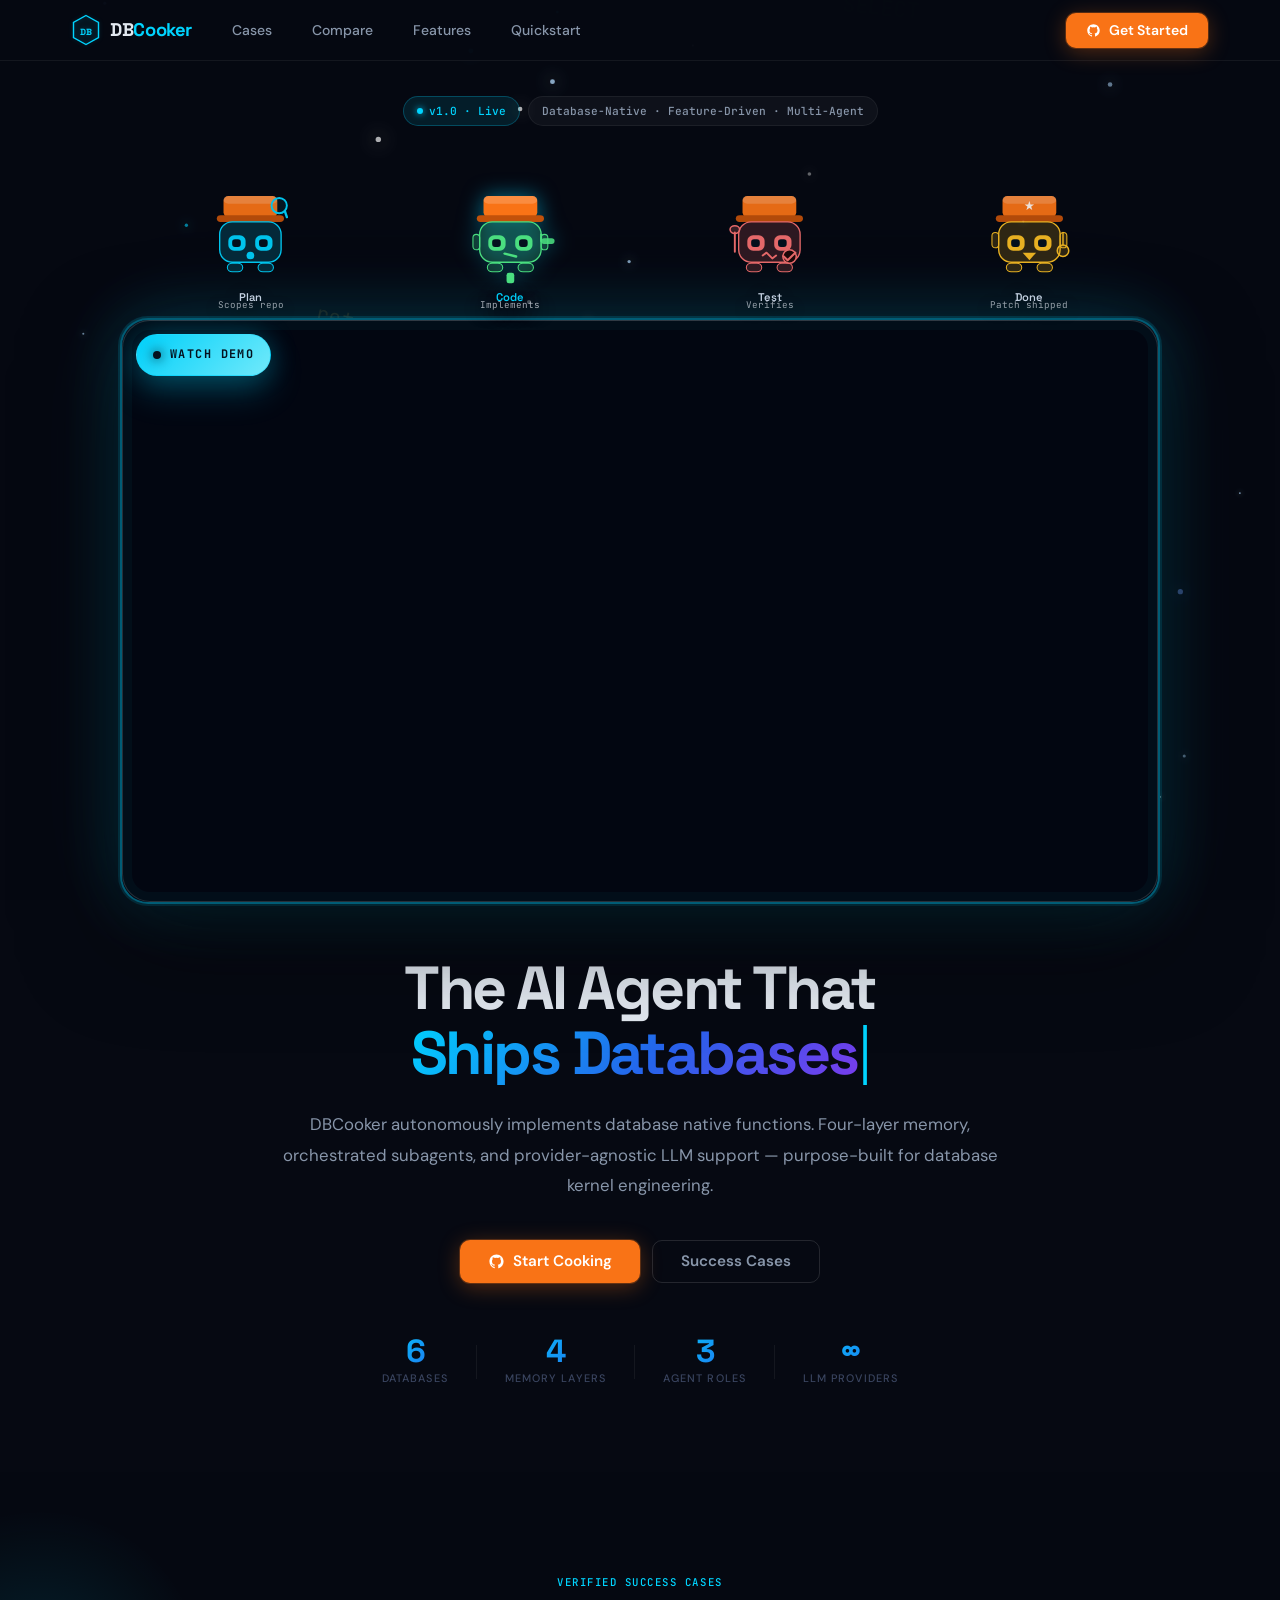
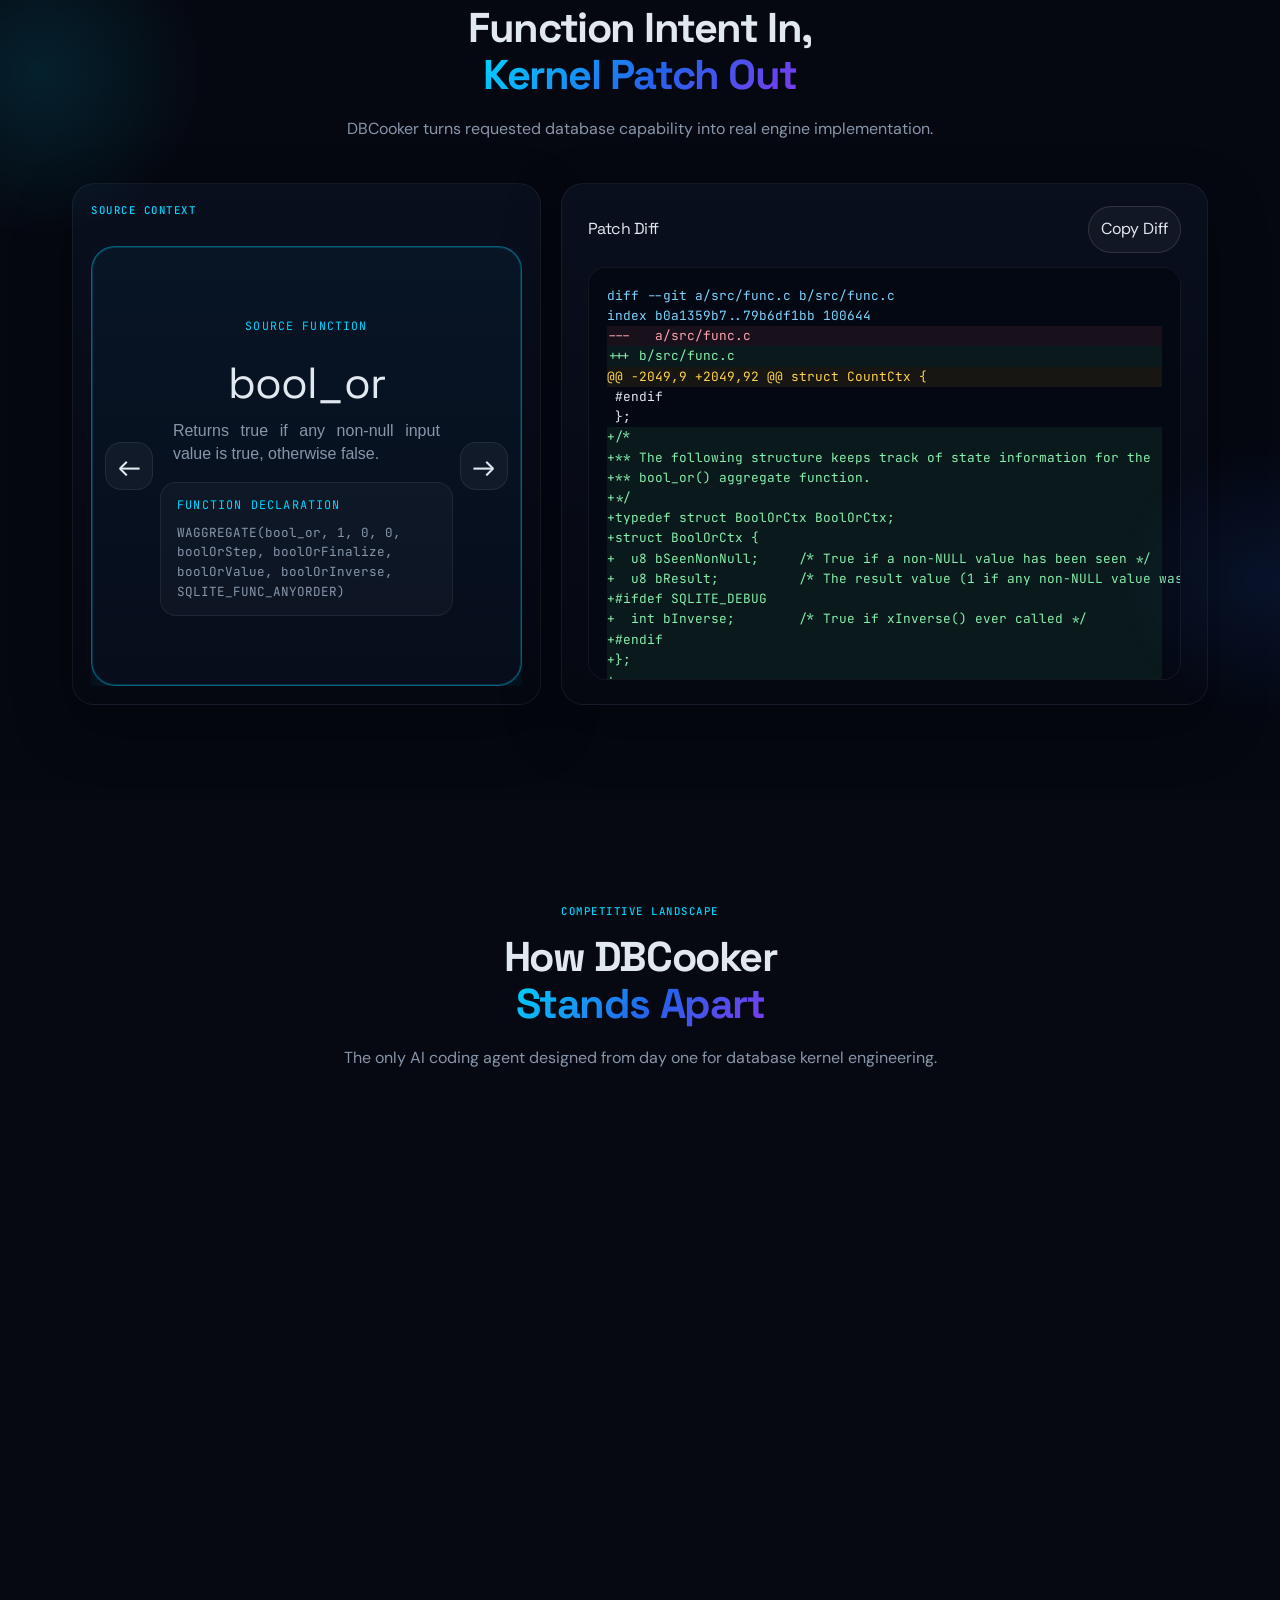
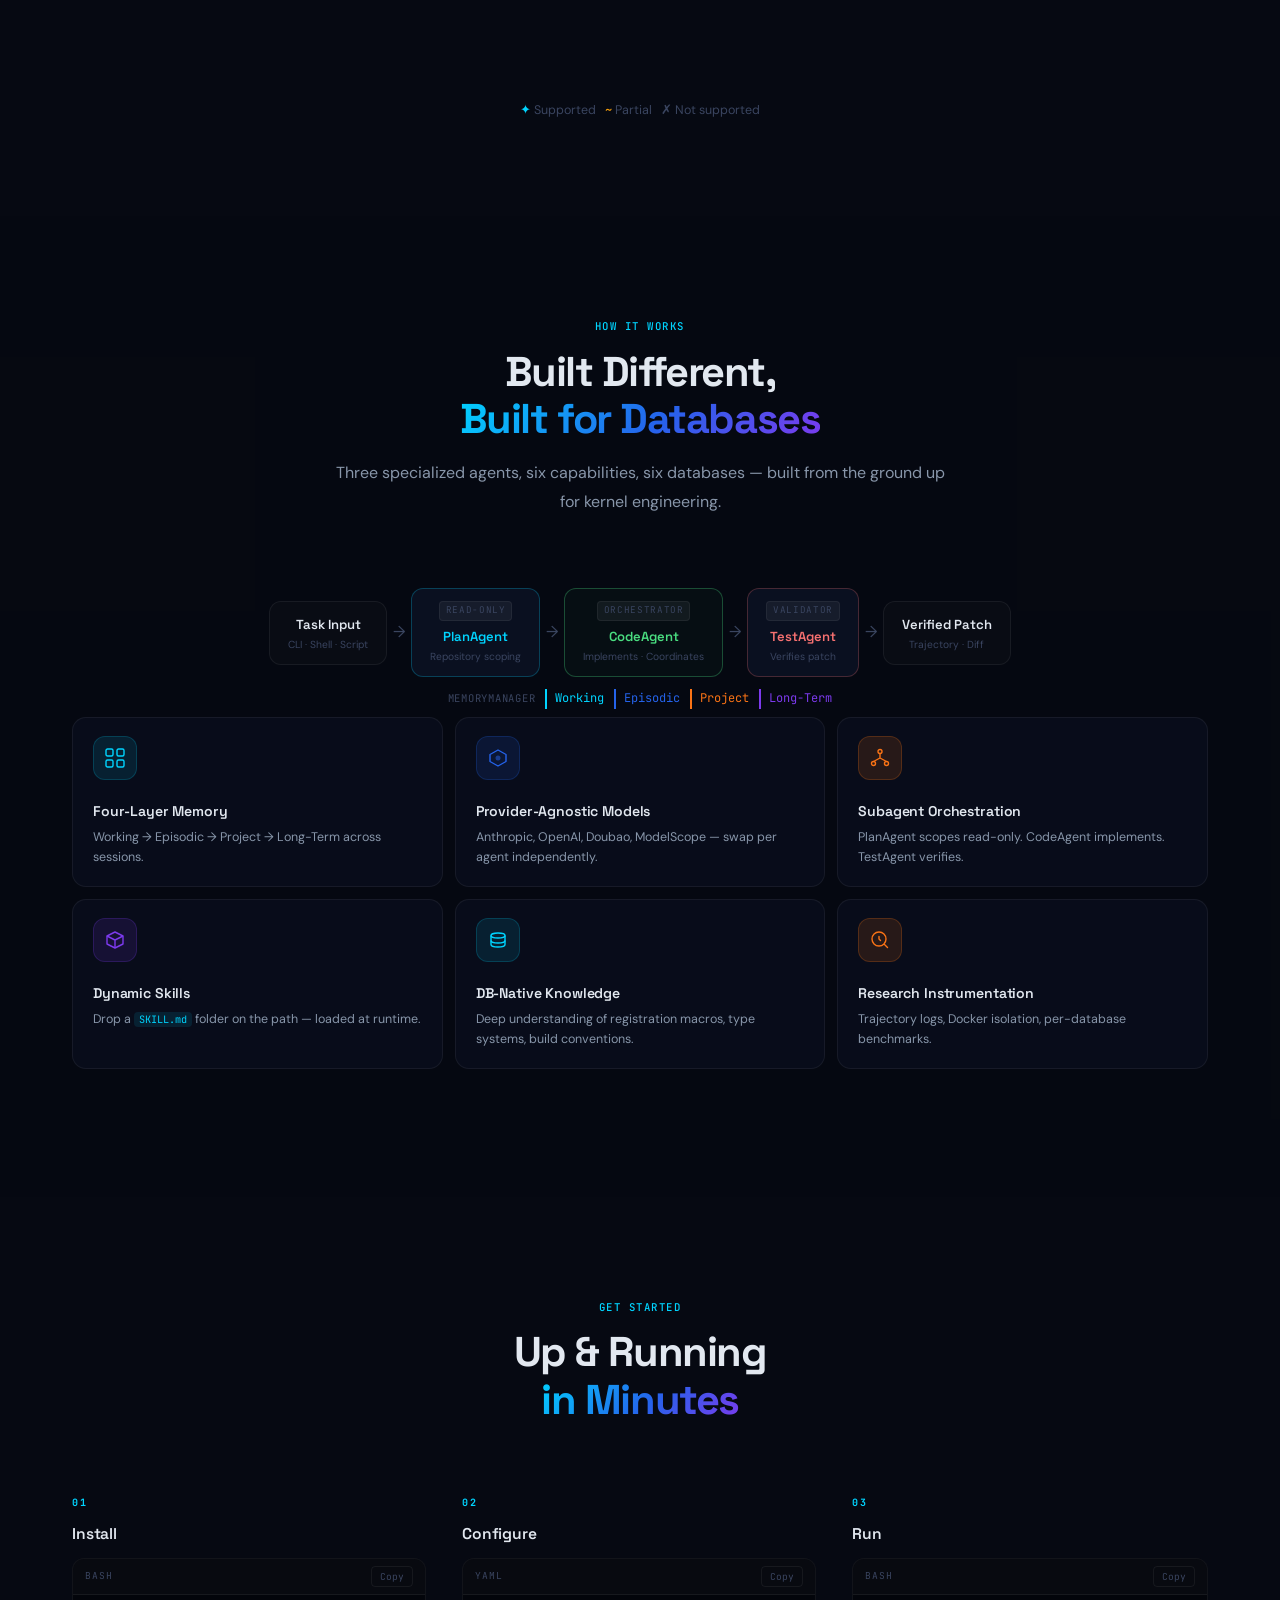
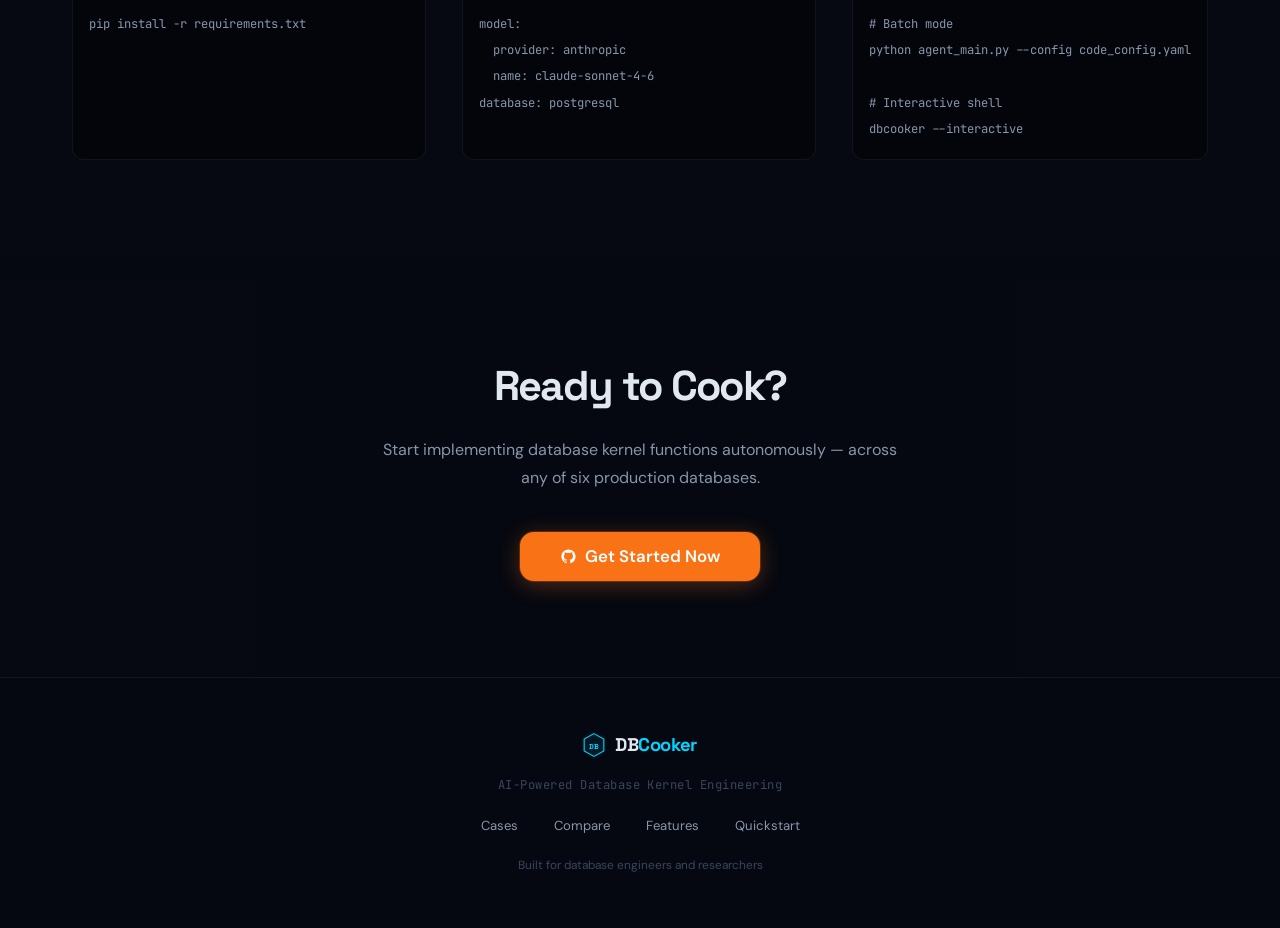
==== commit ed48de26: "update video" ====
--- a/index.html
+++ b/index.html
@@ -53,6 +53,16 @@
 
 <!-- ═══ HERO ═══════════════════════════════════════════════ -->
 <section class="hero" id="hero">
+  <div class="eyebrow-row hero-nav-pills">
+    <span class="pill pill-cyan"><span class="pill-dot"></span>v1.0 &middot; Live</span>
+    <span class="pill">Database-Native &middot; Feature-Driven &middot; Multi-Agent</span>
+  </div>
+
+  <div class="eyebrow-row hero-top-pills">
+    <span class="pill pill-cyan"><span class="pill-dot"></span>v1.0 路 Live</span>
+    <span class="pill">Database-Native 路 Feature-Driven 路 Multi-Agent</span>
+  </div>
+
   <div class="hero-text">
     <div class="eyebrow-row">
       <span class="pill pill-cyan"><span class="pill-dot"></span>v1.0 · Live</span>
@@ -96,7 +106,7 @@
   <div class="hero-right">
 
   <!-- 4 workflow robot mascots -->
-  <div class="wfr-row">
+  <div class="wfr-row hero-robots">
 
     <!-- ── Plan robot: cyan, scanning eyes, magnifier ── -->
     <div class="wfr-item active" id="wfr0">
@@ -238,6 +248,19 @@
 
   </div><!-- end wfr-row -->
 
+  <div class="hero-video reveal">
+    <div class="hero-video-hint" aria-hidden="true">
+      <span class="hero-video-cta"><span class="hero-video-pulse"></span>Watch Demo</span>
+    </div>
+    <iframe
+      src="https://player.vimeo.com/video/1178451557?autoplay=1&muted=1&autopause=0&dnt=1&title=0&byline=0&portrait=0"
+      title="DBCooker demo video"
+      loading="eager"
+      allow="autoplay; fullscreen; picture-in-picture"
+      allowfullscreen
+    ></iframe>
+  </div>
+
   <!-- Terminal card (inline in hero right) -->
   <div class="hero-term-wrap">
     <div class="demo-label">
--- a/style.css
+++ b/style.css
@@ -100,6 +100,19 @@
   margin-bottom: 12px; display: inline-block;
 }
 .eyebrow-row { display: flex; gap: 8px; flex-wrap: wrap; margin-bottom: 24px; }
+.hero-nav-pills {
+  order: -2;
+  justify-content: center;
+  align-items: center;
+  width: 100%;
+  margin: 0 auto -8px;
+  position: relative;
+  z-index: 8;
+}
+.hero-top-pills,
+.hero-text > .eyebrow-row {
+  display: none;
+}
 .pill {
   display: inline-flex; align-items: center; gap: 6px;
   font-family: var(--ff-m); font-size: 0.7rem; font-weight: 500;
@@ -180,10 +193,11 @@
 /* ── Hero ───────────────────────────────────────────────── */
 .hero {
   position: relative; z-index: 10;
-  min-height: 100vh; max-width: 1200px; margin: 0 auto;
-  padding: 96px 32px 80px;
-  display: grid; grid-template-columns: 1.15fr 0.75fr;
-  align-items: center; gap: 48px;
+  min-height: 100vh; max-width: none; margin: 0 auto;
+  padding: 96px 64px 84px;
+  display: grid; grid-template-columns: 1fr;
+  align-items: stretch; gap: 52px;
+  text-align: center;
 }
 .hero-h1 {
   font-family: var(--ff-h); font-size: clamp(2.25rem,5.5vw,3.8rem);
@@ -202,11 +216,11 @@
 
 .hero-p {
   color: var(--fg-2); font-size: 1.05rem; line-height: 1.8;
-  max-width: 490px; margin-bottom: 40px;
-}
-.hero-btns { display: flex; gap: 12px; flex-wrap: wrap; margin-bottom: 52px; }
-.hero-stats { display: flex; align-items: center; gap: 28px; }
-.hstat { text-align: left; }
+  max-width: 760px; margin: 0 auto 40px;
+}
+.hero-btns { display: flex; gap: 12px; flex-wrap: wrap; margin-bottom: 52px; justify-content: center; }
+.hero-stats { display: flex; align-items: center; gap: 28px; justify-content: center; }
+.hstat { text-align: center; }
 .hstat-n {
   display: block; font-family: var(--ff-h); font-size: 2rem; font-weight: 700;
   letter-spacing: -.05em; line-height: 1; margin-bottom: 3px;
@@ -217,18 +231,70 @@
 .hstat-sep { width: 1px; height: 34px; background: var(--b); flex-shrink: 0; }
 
 /* ── Hero columns: prevent content from blowing out 1fr ─── */
-.hero-text  { min-width: 0; }
+.hero-text  {
+  min-width: 0;
+  display: flex;
+  flex-direction: column;
+  justify-content: center;
+  padding: 0;
+  max-width: 920px;
+  width: 100%;
+  margin: 0 auto;
+}
 .hero-right { min-width: 0; }
 
 /* ── Hero right column ──────────────────────────────────── */
 .hero-right {
-  display: flex; flex-direction: column; gap: 20px;
-  align-items: stretch; justify-content: center;
+  min-width: 0;
+  display: flex;
+  flex-direction: column;
+  gap: 8px;
+  position: relative;
+  padding-top: 0;
+  width: 100%;
+  max-width: min(1040px, calc(100vw - 240px));
+  order: -1;
+  align-self: start;
+  margin: 148px auto 0;
 }
 
 /* ── 4-robot workflow row ────────────────────────────────── */
 .wfr-row {
   display: flex; gap: 10px; align-items: flex-start;
+}
+.hero-robots {
+  position: absolute;
+  top: auto;
+  bottom: calc(100% + 8px);
+  left: 8px;
+  right: 8px;
+  z-index: 3;
+  justify-content: space-between;
+  align-items: flex-start;
+  gap: 14px;
+  margin: 0;
+}
+.hero-robots .wfr-item {
+  flex: 1 1 0;
+  opacity: 0.92;
+  gap: 2px;
+}
+.hero-robots .wfr-svg {
+  max-width: clamp(58px, 6vw, 86px);
+}
+.hero-robots .wfr-name,
+.hero-robots .wfr-desc {
+  text-shadow: 0 4px 18px rgba(0,0,0,.75);
+}
+.hero-robots .wfr-name {
+  color: #dbe7f8;
+  margin-top: -14px;
+  line-height: 1;
+}
+.hero-robots .wfr-desc {
+  color: rgba(226,232,240,.72);
+  margin-top: -4px;
+  line-height: 1;
 }
 .wfr-item {
   display: flex; flex-direction: column; align-items: center; gap: 6px;
@@ -542,6 +608,82 @@
   gap: 14px;
   text-align: center;
 }
+#compare .video-ph {
+  display: none;
+}
+.hero-video {
+  position: relative;
+  margin: 0;
+  width: 100%;
+  aspect-ratio: 426 / 240;
+  max-width: none;
+  background: #020611;
+  border: 2px solid rgba(0,212,255,0.42);
+  border-radius: 28px;
+  overflow: hidden;
+  box-shadow: 0 34px 96px rgba(0,0,0,.52), 0 0 0 2px rgba(0,212,255,.16), 0 0 64px rgba(0,212,255,.2), 0 0 110px rgba(0,212,255,.08), inset 0 1px 0 rgba(255,255,255,.05);
+}
+.hero-video::before {
+  content: '';
+  position: absolute;
+  inset: 0;
+  z-index: 1;
+  pointer-events: none;
+  background: linear-gradient(180deg, rgba(2,6,17,0.06) 0%, rgba(2,6,17,0.18) 100%);
+}
+.hero-video::after {
+  content: '';
+  position: absolute;
+  inset: 0;
+  z-index: 1;
+  pointer-events: none;
+  border-radius: inherit;
+  box-shadow: inset 0 0 0 1px rgba(255,255,255,.14), inset 0 0 0 10px rgba(0,212,255,.035);
+}
+.hero-video-hint {
+  position: absolute;
+  top: 14px;
+  left: 14px;
+  z-index: 2;
+  pointer-events: none;
+}
+.hero-video-cta {
+  display: inline-flex;
+  align-items: center;
+  gap: 9px;
+  padding: 10px 16px;
+  border-radius: 999px;
+  font-family: var(--ff-m);
+  font-size: 0.74rem;
+  font-weight: 700;
+  letter-spacing: 0.12em;
+  text-transform: uppercase;
+  color: #04111e;
+  background: linear-gradient(135deg, rgba(0,212,255,0.98), rgba(115,238,255,0.98));
+  border: 1px solid rgba(0,212,255,0.36);
+  box-shadow: 0 16px 34px rgba(0,212,255,.22), 0 0 28px rgba(0,212,255,.24);
+}
+.hero-video-pulse {
+  width: 8px;
+  height: 8px;
+  border-radius: 999px;
+  background: currentColor;
+  box-shadow: 0 0 12px currentColor;
+  animation: hero-cta-pulse 1.35s ease-in-out infinite;
+}
+@keyframes hero-cta-pulse {
+  0%, 100% { transform: scale(1); opacity: 1; }
+  50% { transform: scale(1.45); opacity: 0.62; }
+}
+.hero-video iframe {
+  position: absolute;
+  inset: 0;
+  width: 100%;
+  height: 100%;
+  border: 0;
+  display: block;
+}
+.hero-right .hero-term-wrap { display: none; }
 .video-ph-play { opacity: 0.85; }
 .video-ph-label {
   font-family: var(--ff-m);
@@ -1052,12 +1194,10 @@
   .arch-core { max-width: 100%; flex: 1 1 280px; }
 }
 @media (max-width: 1024px) {
-  .hero { grid-template-columns: 1fr; text-align: center; padding-top: 88px; }
-  .hero-p { margin: 0 auto 40px; }
-  .hero-btns { justify-content: center; }
-  .hero-stats { justify-content: center; }
-  .hstat { text-align: center; }
-  .hero-right { align-items: center; }
+  .hero { padding: 88px 40px 68px; }
+  .hero-text { padding: 0; max-width: 920px; }
+  .hero-right { width: 100%; max-width: 760px; margin: 112px auto 0; padding-top: 0; }
+  .hero-robots { top: auto; bottom: calc(100% + 8px); left: 0; right: 0; gap: 10px; margin: 0; }
   .mascot-wrap { align-self: center; justify-content: center; }
   .feat-grid { grid-template-columns: repeat(2, 1fr); }
   .db-grid { grid-template-columns: repeat(2,1fr); }
@@ -1077,7 +1217,15 @@
   .nav-links { display: none; }
   .section { padding: 64px 20px; }
   .wrap { padding: 0 20px; }
-  .hero { padding: 80px 20px 56px; gap: 32px; }
+  .hero { padding: 80px 24px 56px; gap: 32px; }
+  .hero-right { order: -1; width: 100%; max-width: none; margin-top: 68px; padding-top: 0; }
+  .hero-video { border-radius: 20px; }
+  .hero-robots { top: auto; bottom: calc(100% + 6px); left: 0; right: 0; gap: 8px; margin: 0; }
+  .hero-robots .wfr-svg { max-width: 52px; }
+  .hero-robots .wfr-name { font-size: .62rem; margin-top: -8px; }
+  .hero-robots .wfr-desc { font-size: .5rem; margin-top: -2px; }
+  .hero-video-hint { top: 10px; left: 10px; }
+  .hero-video-cta { padding: 8px 12px; font-size: 0.62rem; letter-spacing: 0.08em; }
   .feat-grid { grid-template-columns: 1fr; }
   .db-grid { grid-template-columns: 1fr; }
   .pipeline { gap: 4px; }
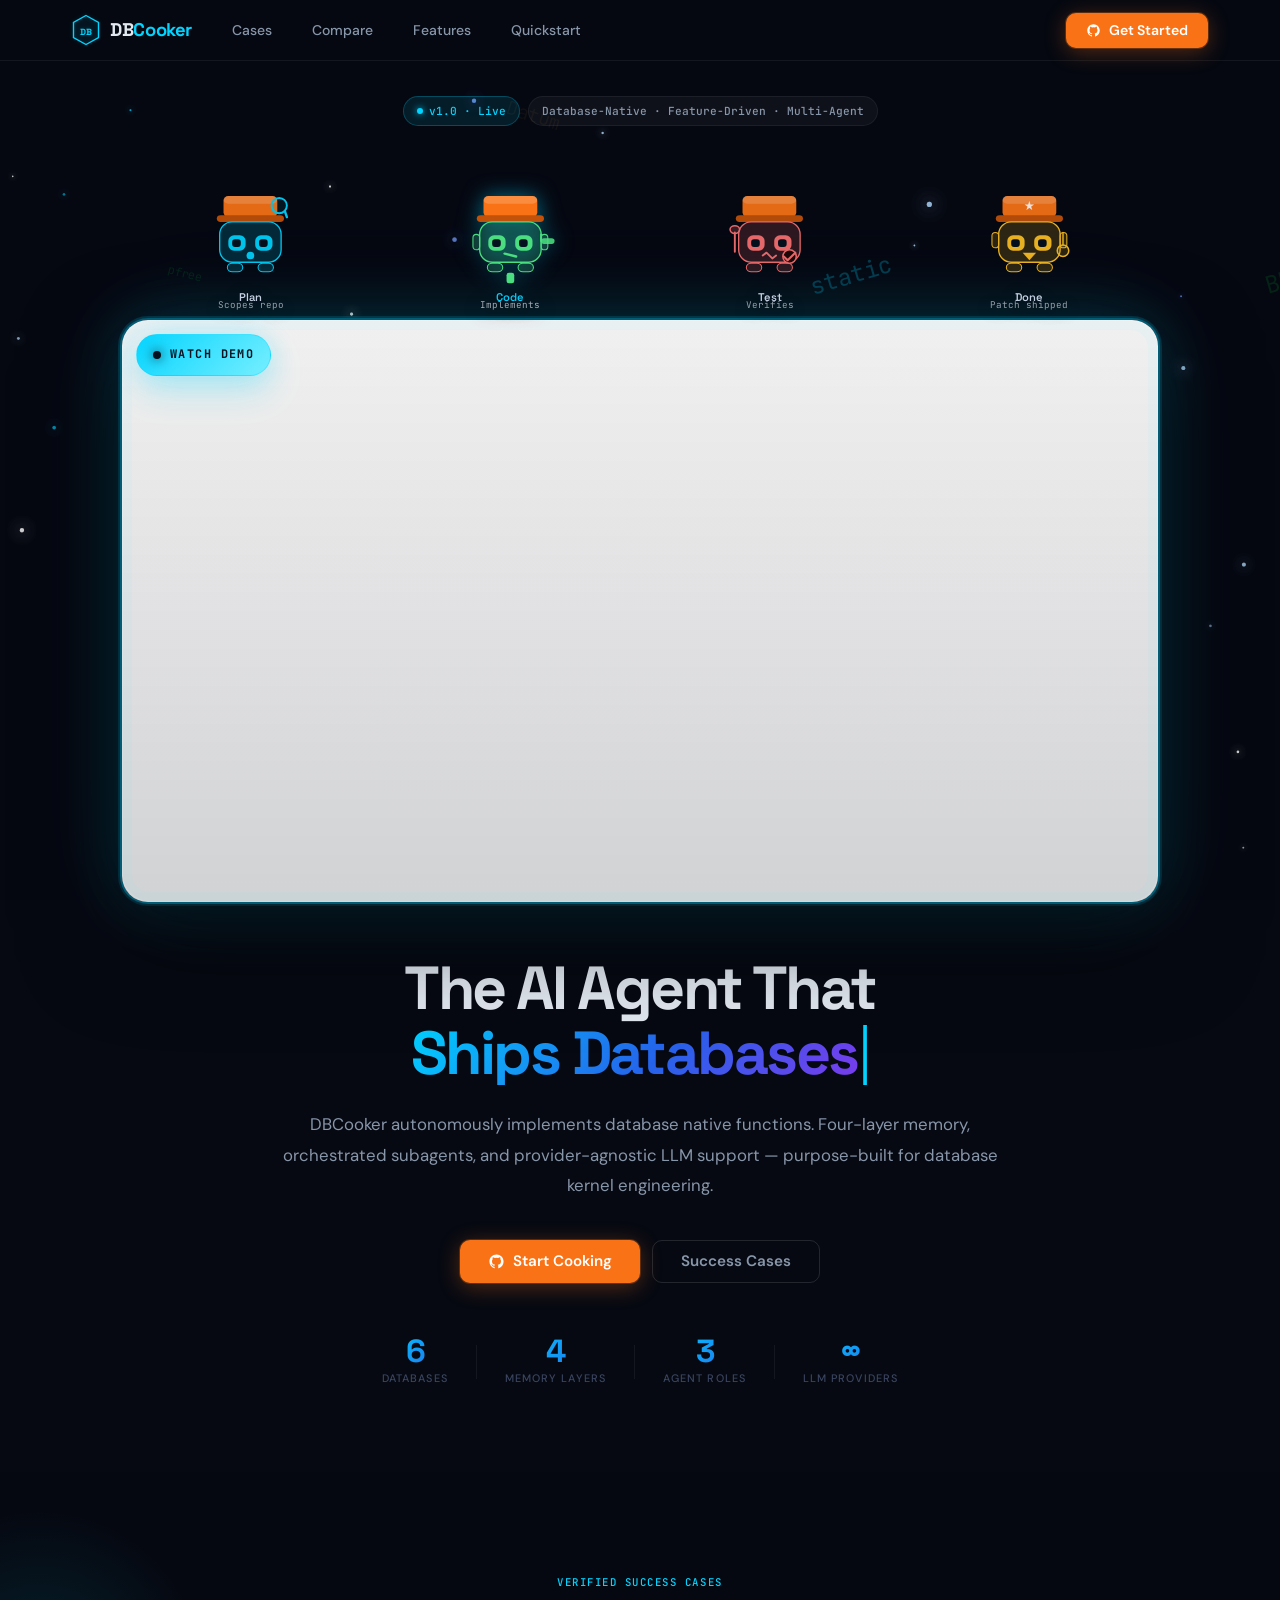
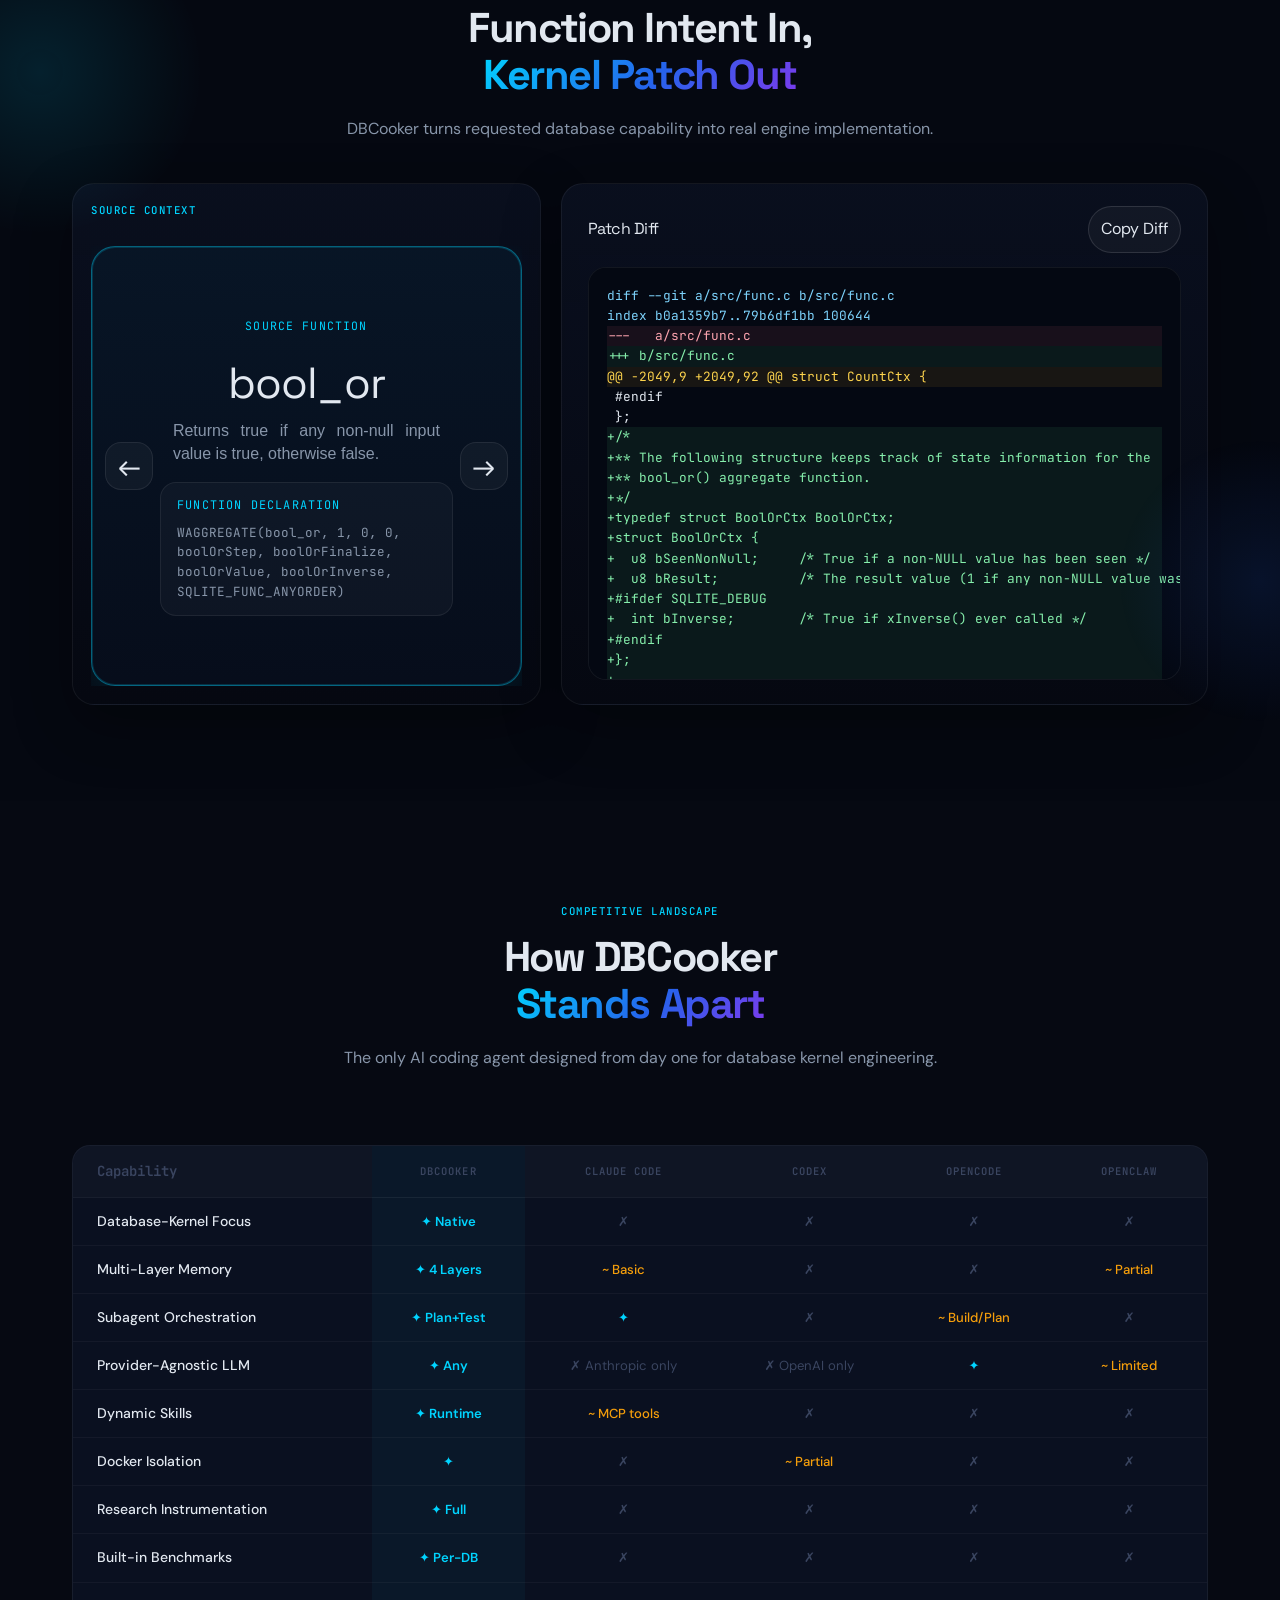
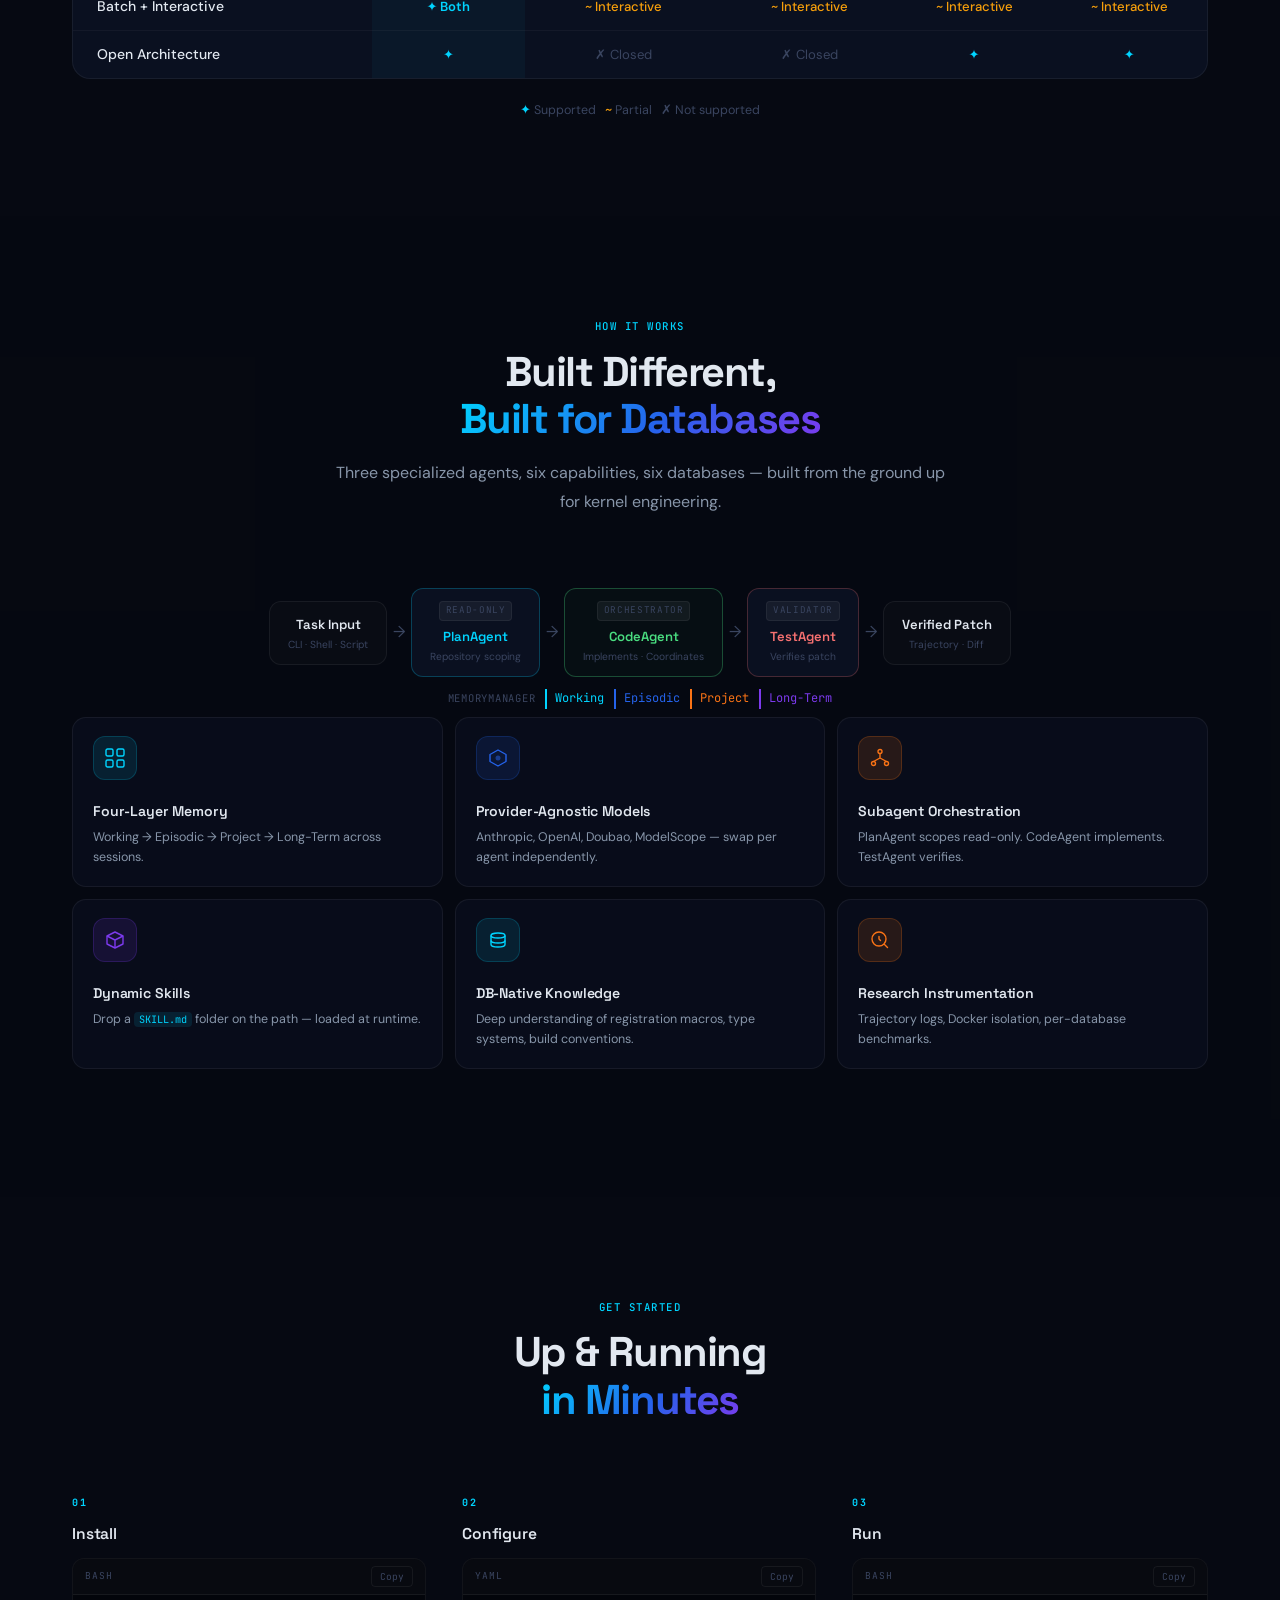
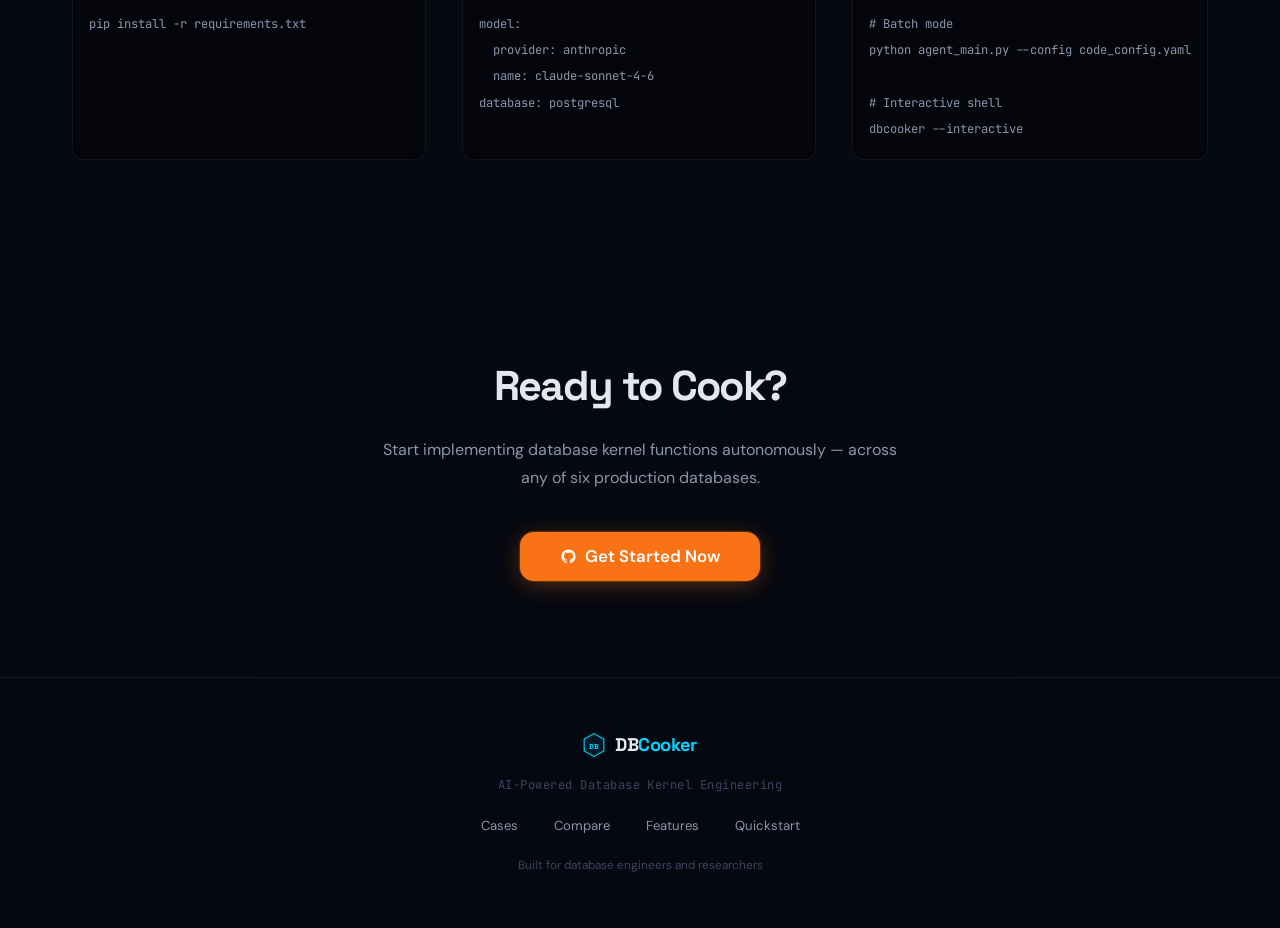
==== commit 124457fc: "clean code" ====
--- a/index.html
+++ b/index.html
@@ -1,4 +1,4 @@
-<!DOCTYPE html>
+﻿<!DOCTYPE html>
 <html lang="en">
 <head>
   <meta charset="UTF-8"/>
@@ -58,16 +58,7 @@
     <span class="pill">Database-Native &middot; Feature-Driven &middot; Multi-Agent</span>
   </div>
 
-  <div class="eyebrow-row hero-top-pills">
-    <span class="pill pill-cyan"><span class="pill-dot"></span>v1.0 路 Live</span>
-    <span class="pill">Database-Native 路 Feature-Driven 路 Multi-Agent</span>
-  </div>
-
   <div class="hero-text">
-    <div class="eyebrow-row">
-      <span class="pill pill-cyan"><span class="pill-dot"></span>v1.0 · Live</span>
-      <span class="pill">Database-Native · Feature-Driven · Multi-Agent</span>
-    </div>
 
     <h1 class="hero-h1">
       The AI Agent That<br/>
@@ -552,3 +543,4 @@
 <script src="main.js"></script>
 </body>
 </html>
+
--- a/style.css
+++ b/style.css
@@ -1,4 +1,4 @@
-/* ════════════════════════════════════════════════════════
+﻿/* ════════════════════════════════════════════════════════
    DBCooker  —  style.css  v4
    Cyan/Blue primary · Code rain BG · Blocky chef mascot
    Fonts: Space Grotesk (heading) + DM Sans (body) + JetBrains Mono (code)
@@ -108,10 +108,6 @@
   margin: 0 auto -8px;
   position: relative;
   z-index: 8;
-}
-.hero-top-pills,
-.hero-text > .eyebrow-row {
-  display: none;
 }
 .pill {
   display: inline-flex; align-items: center; gap: 6px;
@@ -1666,3 +1662,4 @@
     padding: 20px;
   }
 }
+
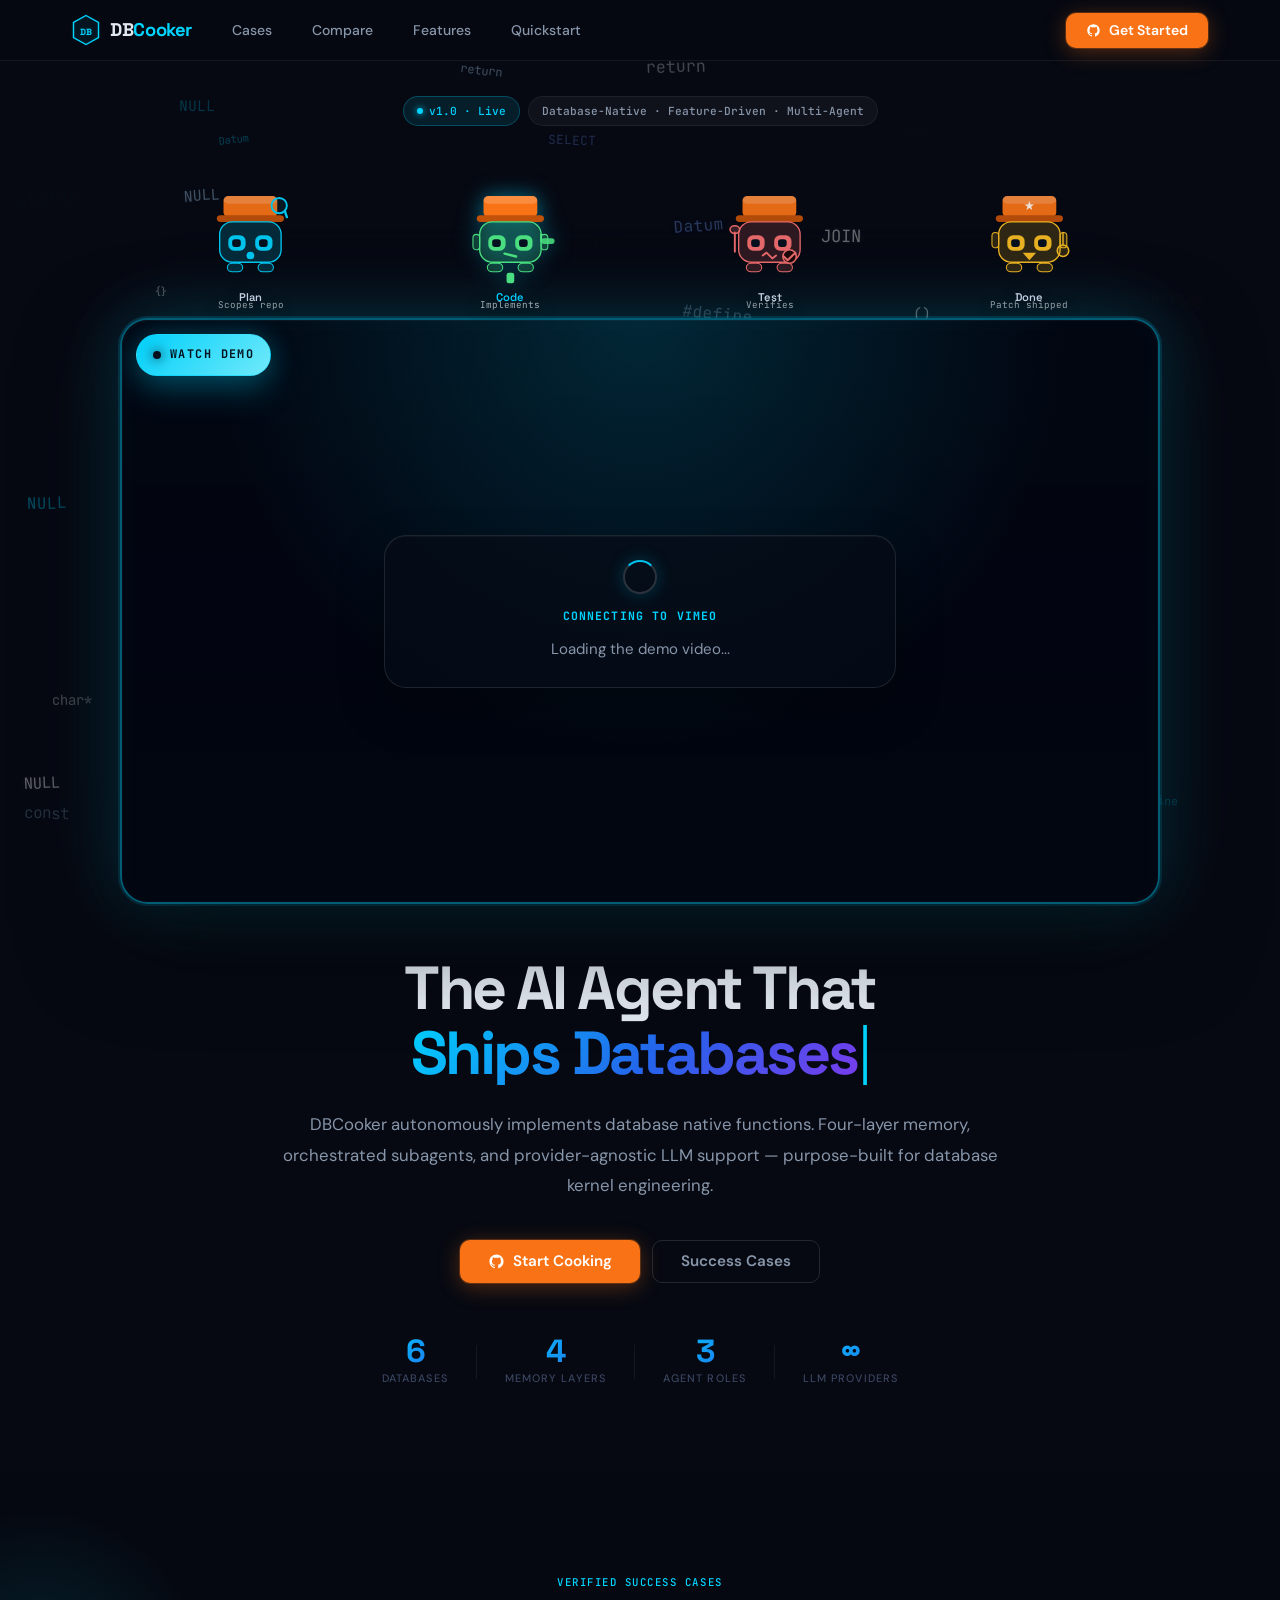
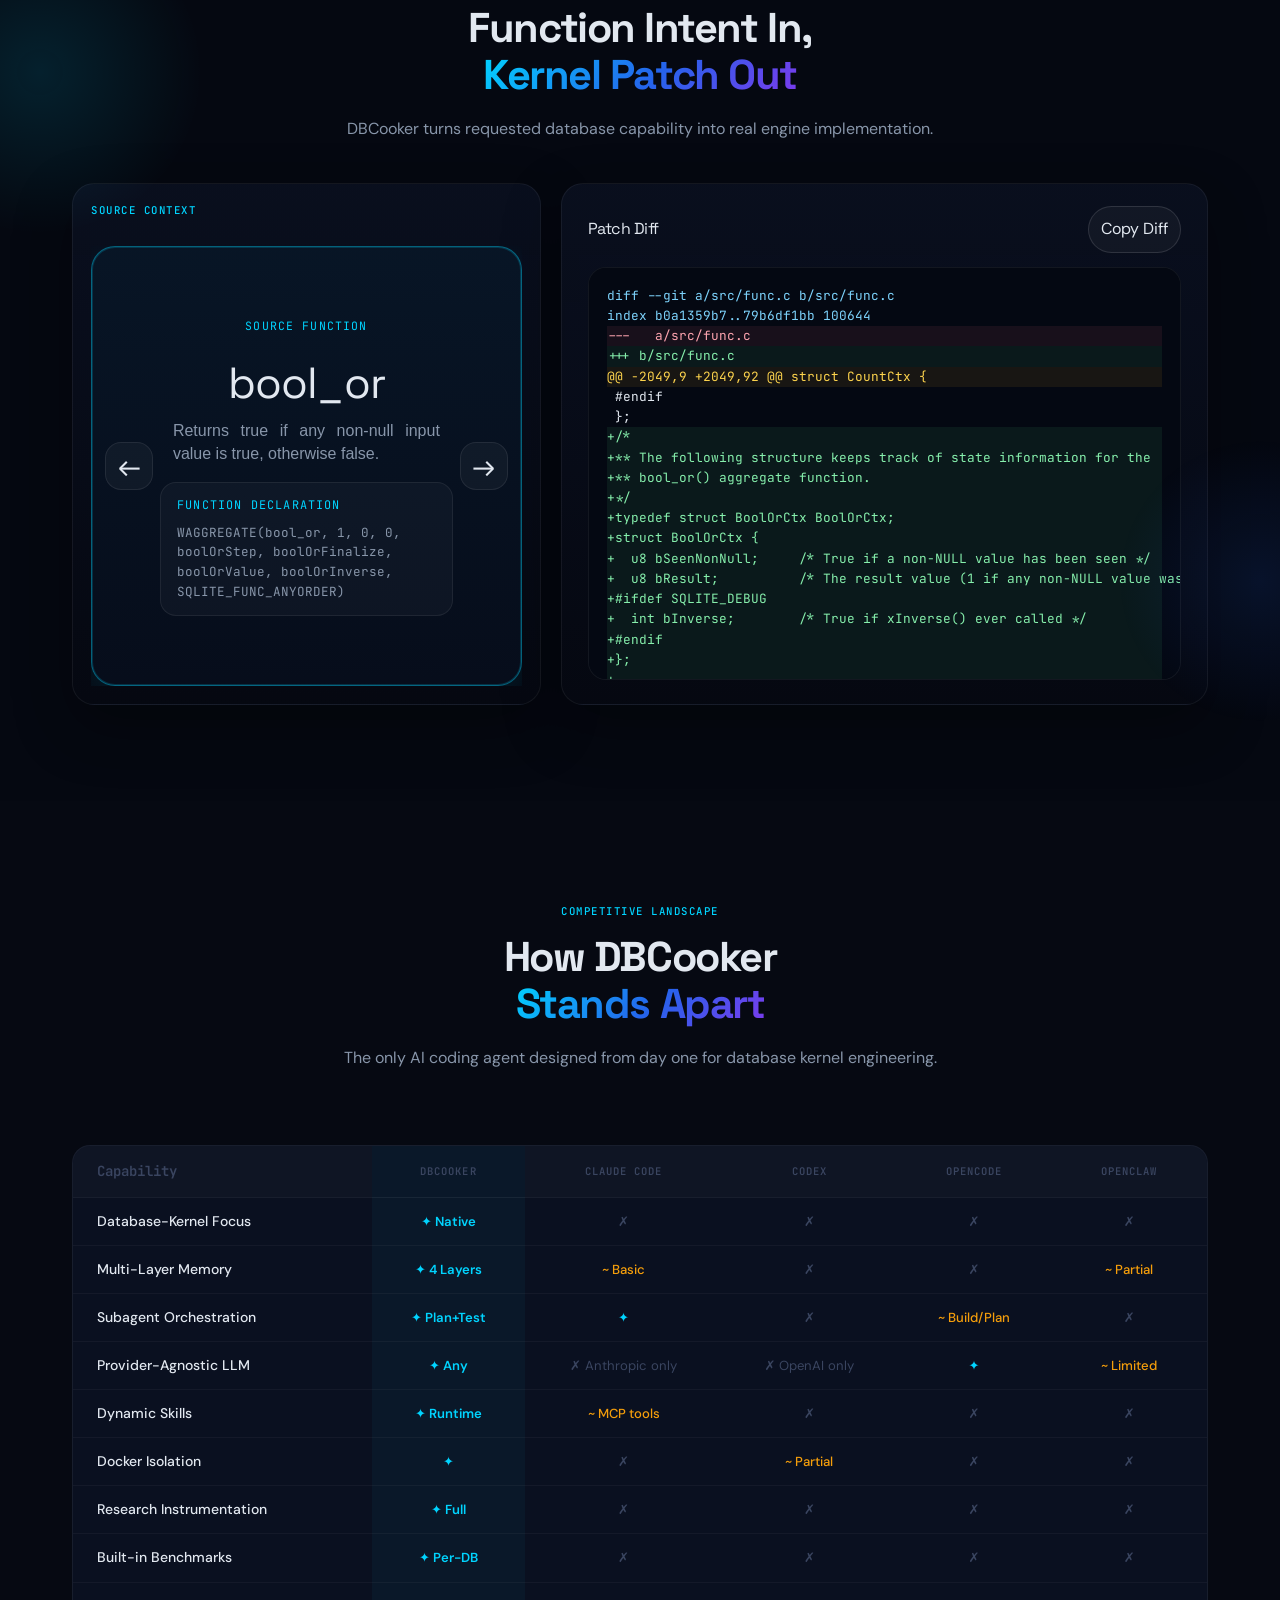
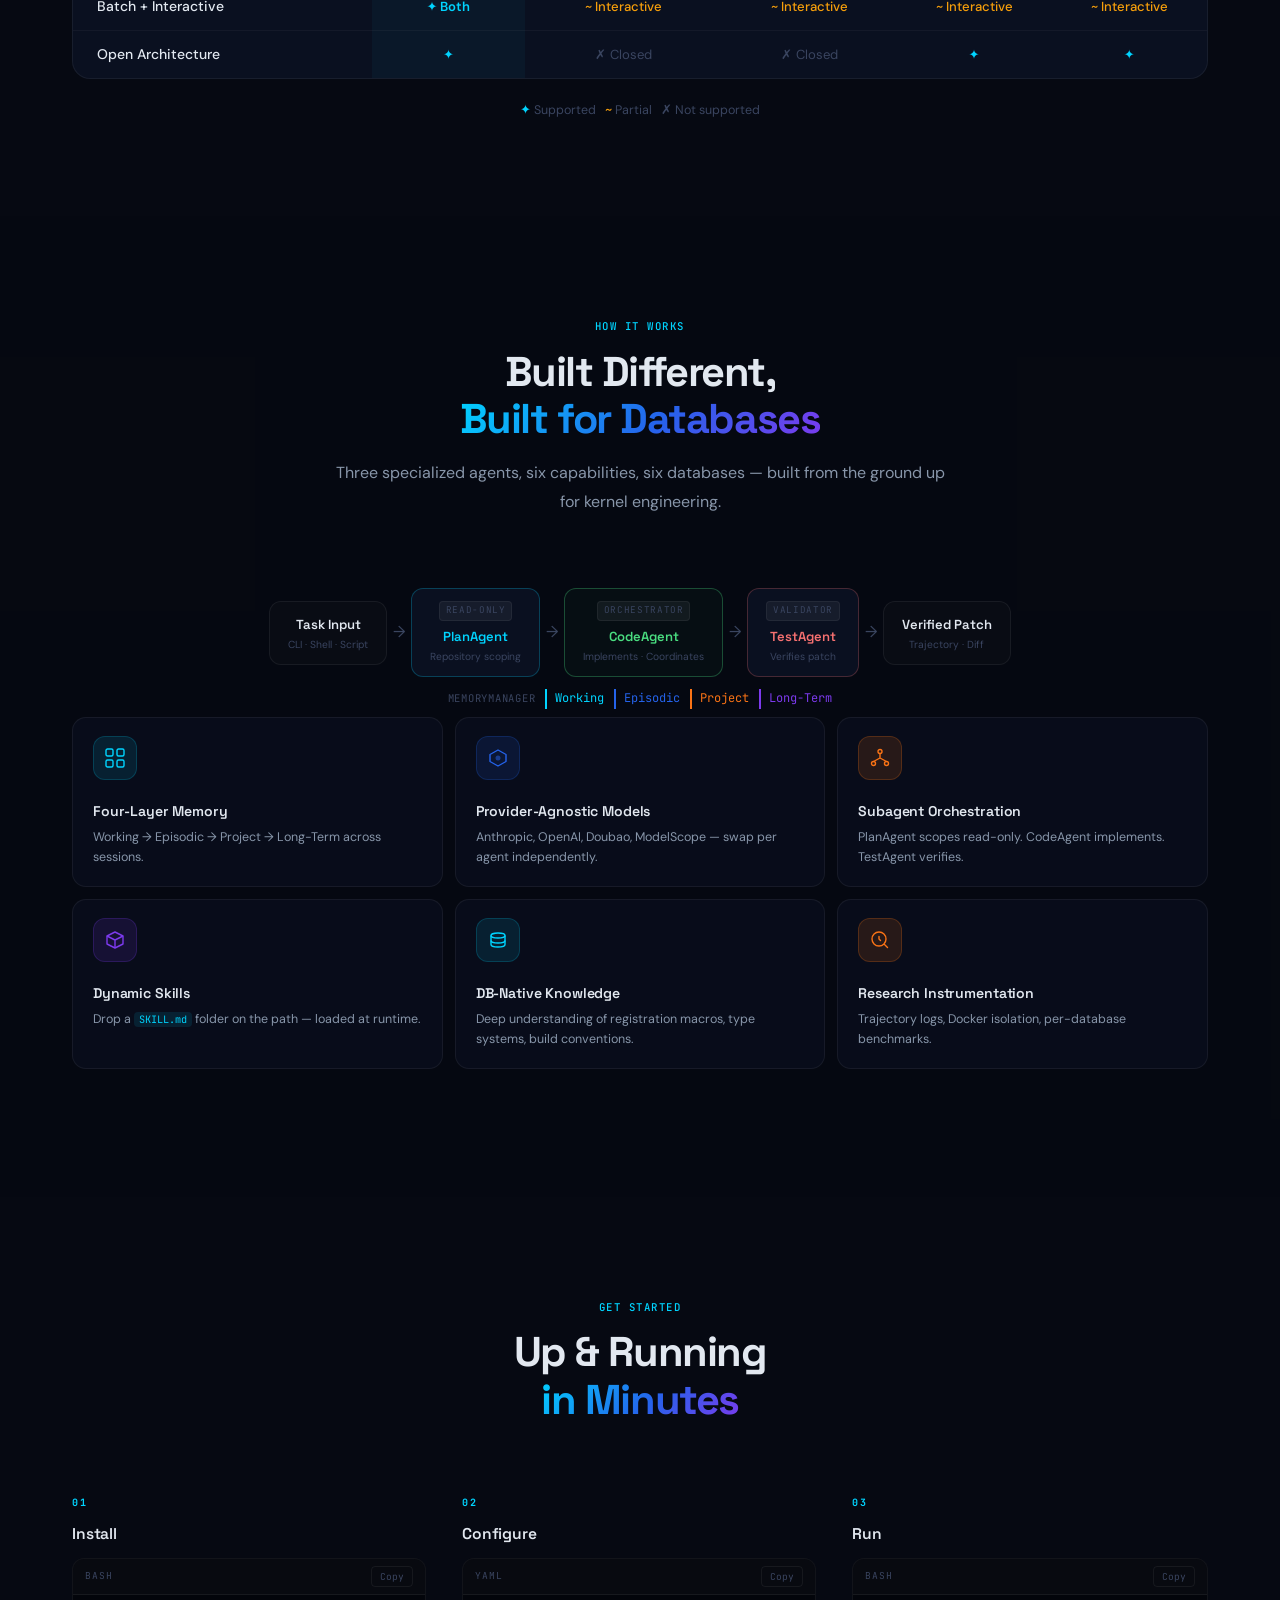
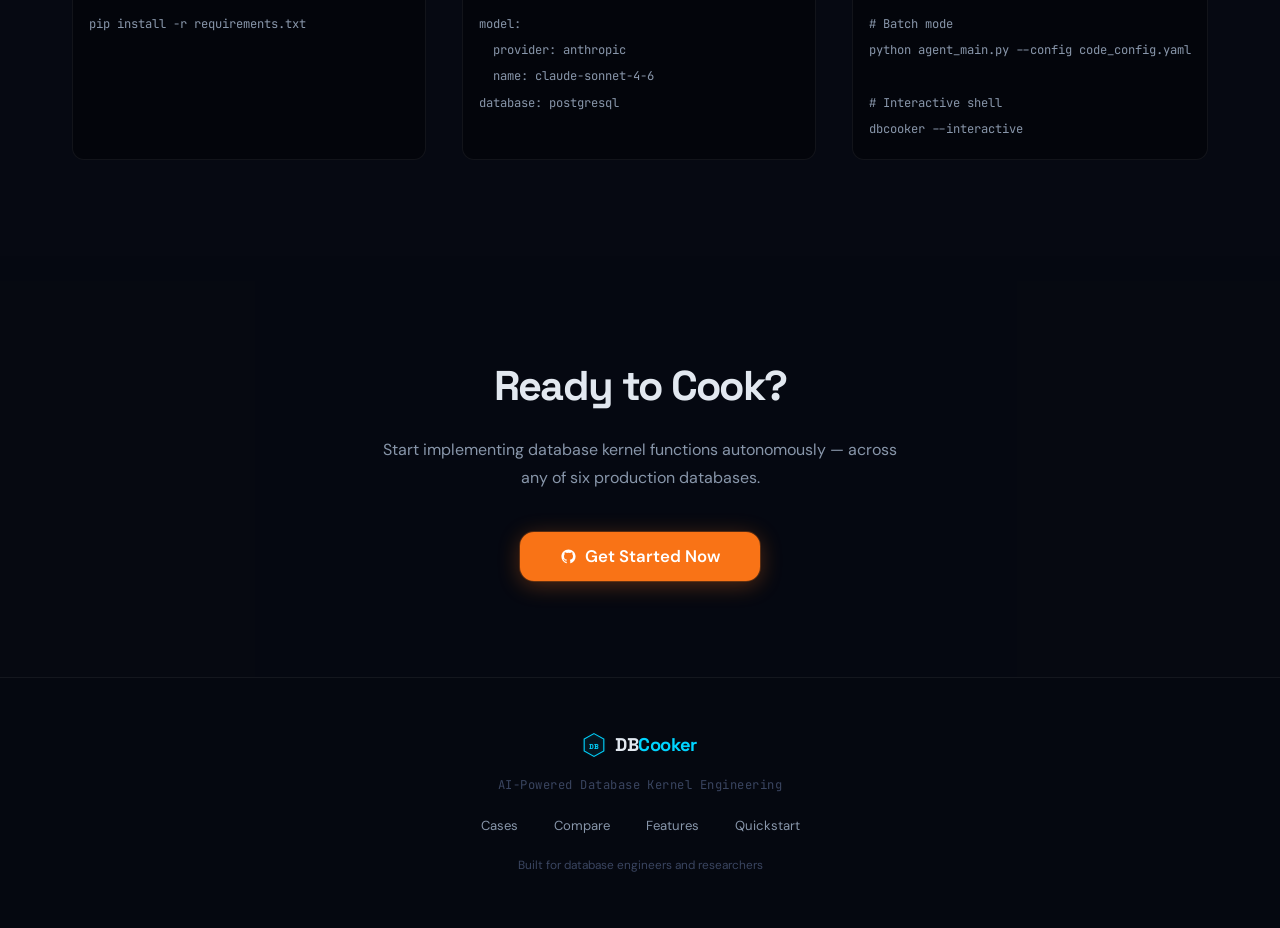
==== commit 96479c04: "render video" ====
--- a/index.html
+++ b/index.html
@@ -59,7 +59,6 @@
   </div>
 
   <div class="hero-text">
-
     <h1 class="hero-h1">
       The AI Agent That<br/>
       <span class="type-wrap">
@@ -239,9 +238,68 @@
 
   </div><!-- end wfr-row -->
 
-  <div class="hero-video reveal">
+  <div class="hero-video reveal" data-video-state="loading" data-vimeo-url="https://vimeo.com/1178451557">
     <div class="hero-video-hint" aria-hidden="true">
       <span class="hero-video-cta"><span class="hero-video-pulse"></span>Watch Demo</span>
+    </div>
+    <div class="hero-video-status" aria-live="polite">
+      <div class="hero-video-status-card hero-video-status-card--loading">
+        <div class="hero-video-status-spinner" aria-hidden="true"></div>
+        <p class="hero-video-status-kicker">Connecting to Vimeo</p>
+        <p class="hero-video-status-copy">Loading the demo video...</p>
+      </div>
+      <div class="hero-video-status-card hero-video-status-card--error">
+        <div class="hero-video-status-poster" aria-hidden="true">
+          <div class="hero-video-status-poster-bar">
+            <span class="hero-video-status-badge">Demo Video</span>
+            <span class="hero-video-status-badge hero-video-status-badge--dim">Vimeo</span>
+          </div>
+          <div class="hero-video-status-poster-screen">
+            <div class="hero-video-status-terminal">
+              <div class="hero-video-status-terminal-head">
+                <span class="hero-video-status-terminal-brand">DBCooker v1.0</span>
+                <span class="hero-video-status-terminal-path">E:\code\sqlite</span>
+              </div>
+              <div class="hero-video-status-terminal-body">
+                <div class="hero-video-status-terminal-main">
+                  <span class="hero-video-status-terminal-command">ADD FUNCTION</span>
+                  <span class="hero-video-status-terminal-logo">DBCooker</span>
+                  <span class="hero-video-status-terminal-sub">DATABASE-NATIVE · FEATURE-DRIVEN · MULTI-AGENT</span>
+                  <div class="hero-video-status-terminal-meta">
+                    <span>Ctrl+C interrupt</span>
+                    <span>o open report</span>
+                    <span>/help commands</span>
+                  </div>
+                </div>
+                <div class="hero-video-status-terminal-side">
+                  <span class="hero-video-status-terminal-side-kicker">Live Session</span>
+                  <span class="hero-video-status-terminal-side-stage">Active stage: Test</span>
+                  <div class="hero-video-status-terminal-side-grid">
+                    <span>session</span><span>87597748</span>
+                    <span>model</span><span>glm-5</span>
+                    <span>cwd</span><span>E:\code\sqlite</span>
+                    <span>database</span><span>sqlite</span>
+                  </div>
+                  <div class="hero-video-status-terminal-steps">
+                    <span>Plan</span>
+                    <span>Code</span>
+                    <span class="is-active">Test</span>
+                    <span>Done</span>
+                  </div>
+                </div>
+              </div>
+              <div class="hero-video-status-terminal-input">Ask anything about your database...</div>
+            </div>
+            <div class="hero-video-status-play"></div>
+          </div>
+        </div>
+        <p class="hero-video-status-kicker">Video temporarily unavailable</p>
+        <p class="hero-video-status-copy">
+          Please check your network status. You can also visit the
+          <a class="hero-video-status-inline-link" href="https://vimeo.com/1178451557" target="_blank" rel="noopener noreferrer">source video link: https://vimeo.com/1178451557</a>
+        </p>
+        <a class="hero-video-status-link" href="https://vimeo.com/1178451557" target="_blank" rel="noopener noreferrer">Open Source Video</a>
+      </div>
     </div>
     <iframe
       src="https://player.vimeo.com/video/1178451557?autoplay=1&muted=1&autopause=0&dnt=1&title=0&byline=0&portrait=0"
@@ -540,6 +598,7 @@
 
 <script src="success-cases-data.js"></script>
 <script src="success-cases.js"></script>
+<script src="https://player.vimeo.com/api/player.js"></script>
 <script src="main.js"></script>
 </body>
 </html>
--- a/style.css
+++ b/style.css
@@ -1,4 +1,4 @@
-﻿/* ════════════════════════════════════════════════════════
+/* ════════════════════════════════════════════════════════
    DBCooker  —  style.css  v4
    Cyan/Blue primary · Code rain BG · Blocky chef mascot
    Fonts: Space Grotesk (heading) + DM Sans (body) + JetBrains Mono (code)
@@ -640,7 +640,7 @@
   position: absolute;
   top: 14px;
   left: 14px;
-  z-index: 2;
+  z-index: 4;
   pointer-events: none;
 }
 .hero-video-cta {
@@ -678,6 +678,337 @@
   height: 100%;
   border: 0;
   display: block;
+  z-index: 0;
+  opacity: 0;
+  transition: opacity 320ms var(--ease);
+}
+.hero-video-status {
+  position: absolute;
+  inset: 0;
+  z-index: 3;
+  display: flex;
+  align-items: center;
+  justify-content: center;
+  padding: 28px;
+  background:
+    radial-gradient(circle at top, rgba(0,212,255,0.16), transparent 55%),
+    linear-gradient(180deg, rgba(2,6,17,0.78) 0%, rgba(2,6,17,0.92) 100%);
+  transition: opacity 320ms var(--ease), visibility 320ms var(--ease);
+}
+.hero-video-status-card {
+  width: min(100%, 32rem);
+  display: none;
+  justify-items: center;
+  gap: 12px;
+  padding: 24px 22px;
+  text-align: center;
+  border-radius: 22px;
+  border: 1px solid rgba(255,255,255,.1);
+  background: rgba(6,12,24,.78);
+  box-shadow: 0 20px 44px rgba(0,0,0,.34), inset 0 1px 0 rgba(255,255,255,.04);
+}
+.hero-video-status-card--error {
+  gap: 16px;
+}
+.hero-video-status-spinner {
+  width: 34px;
+  height: 34px;
+  border-radius: 999px;
+  border: 2px solid rgba(255,255,255,.16);
+  border-top-color: rgba(0,212,255,.92);
+  box-shadow: 0 0 18px rgba(0,212,255,.22);
+  animation: hero-video-spin 0.9s linear infinite;
+}
+.hero-video-status-kicker {
+  margin: 0;
+  font-family: var(--ff-m);
+  font-size: 0.72rem;
+  font-weight: 700;
+  letter-spacing: 0.1em;
+  text-transform: uppercase;
+  color: var(--cyan);
+}
+.hero-video-status-copy {
+  margin: 0;
+  color: var(--fg-2);
+  line-height: 1.7;
+  font-size: 0.94rem;
+  overflow-wrap: anywhere;
+}
+.hero-video-status-inline-link {
+  color: var(--cyan);
+  text-decoration: underline;
+  text-decoration-color: rgba(0,212,255,.45);
+  text-underline-offset: 2px;
+  transition: color var(--mid), text-decoration-color var(--mid);
+}
+.hero-video-status-inline-link:hover {
+  color: #7be8ff;
+  text-decoration-color: rgba(123,232,255,.75);
+}
+.hero-video-status-poster {
+  width: 100%;
+  display: grid;
+  gap: 10px;
+  padding: 14px;
+  border-radius: 18px;
+  border: 1px solid rgba(255,255,255,.08);
+  background:
+    radial-gradient(circle at top right, rgba(0,212,255,.14), transparent 42%),
+    linear-gradient(180deg, rgba(8,18,32,.94), rgba(5,10,20,.94));
+  box-shadow: inset 0 1px 0 rgba(255,255,255,.04);
+}
+.hero-video-status-poster-bar {
+  display: flex;
+  justify-content: space-between;
+  gap: 10px;
+  flex-wrap: wrap;
+}
+.hero-video-status-badge {
+  display: inline-flex;
+  align-items: center;
+  padding: 6px 10px;
+  border-radius: 999px;
+  border: 1px solid rgba(0,212,255,.22);
+  background: rgba(0,212,255,.08);
+  color: var(--cyan);
+  font-family: var(--ff-m);
+  font-size: 0.68rem;
+  letter-spacing: 0.08em;
+  text-transform: uppercase;
+}
+.hero-video-status-badge--dim {
+  border-color: rgba(255,255,255,.08);
+  background: rgba(255,255,255,.03);
+  color: var(--fg-2);
+}
+.hero-video-status-poster-screen {
+  min-height: 232px;
+  display: grid;
+  align-items: stretch;
+  padding: 14px;
+  border-radius: 16px;
+  border: 1px solid rgba(255,255,255,.06);
+  background:
+    radial-gradient(circle at 16% 16%, rgba(0,212,255,.12), transparent 24%),
+    radial-gradient(circle at 82% 24%, rgba(124,58,237,.14), transparent 26%),
+    linear-gradient(140deg, rgba(11,29,47,.98), rgba(6,12,24,.99));
+  position: relative;
+  overflow: hidden;
+}
+.hero-video-status-poster-screen::before,
+.hero-video-status-poster-screen::after {
+  content: '';
+  position: absolute;
+  inset: 0;
+  pointer-events: none;
+}
+.hero-video-status-poster-screen::before {
+  background:
+    linear-gradient(90deg, rgba(0,212,255,.18), rgba(0,212,255,0) 12%) top 16px left 0 / 100% 2px no-repeat,
+    linear-gradient(90deg, rgba(0,212,255,.18), rgba(0,212,255,0) 12%) bottom 64px left 0 / 100% 2px no-repeat;
+  opacity: .85;
+}
+.hero-video-status-poster-screen::after {
+  background:
+    radial-gradient(circle at 24% 28%, rgba(255,255,255,.12) 0 2px, transparent 3px),
+    radial-gradient(circle at 56% 18%, rgba(0,212,255,.16) 0 2px, transparent 3px),
+    radial-gradient(circle at 72% 38%, rgba(249,115,22,.22) 0 2px, transparent 3px),
+    radial-gradient(circle at 18% 72%, rgba(124,58,237,.18) 0 2px, transparent 3px);
+  opacity: .9;
+}
+.hero-video-status-terminal {
+  position: relative;
+  z-index: 1;
+  min-height: 100%;
+  display: grid;
+  grid-template-rows: auto 1fr auto;
+  gap: 14px;
+  padding: 6px;
+  border-radius: 12px;
+  border: 1px solid rgba(101,124,182,.18);
+  background: rgba(4,8,18,.82);
+  font-family: var(--ff-m);
+}
+.hero-video-status-terminal-head {
+  display: flex;
+  justify-content: space-between;
+  gap: 12px;
+  padding: 2px 4px 10px;
+  color: rgba(185,203,255,.58);
+  font-size: 0.72rem;
+  letter-spacing: 0.03em;
+}
+.hero-video-status-terminal-brand {
+  color: #00d4ff;
+  font-weight: 700;
+}
+.hero-video-status-terminal-path {
+  color: rgba(185,203,255,.46);
+}
+.hero-video-status-terminal-body {
+  display: grid;
+  grid-template-columns: minmax(0, 1.28fr) minmax(164px, 0.72fr);
+  gap: 18px;
+  padding: 14px 16px;
+  border-top: 1px dashed rgba(101,124,182,.22);
+  border-bottom: 1px dashed rgba(101,124,182,.22);
+}
+.hero-video-status-terminal-main {
+  display: grid;
+  align-content: center;
+  gap: 10px;
+  min-width: 0;
+}
+.hero-video-status-terminal-command {
+  color: rgba(185,203,255,.52);
+  font-size: 0.78rem;
+  letter-spacing: 0.04em;
+  text-align: center;
+}
+.hero-video-status-terminal-logo {
+  font-family: var(--ff-h);
+  font-size: clamp(2rem, 5vw, 3.15rem);
+  line-height: .9;
+  letter-spacing: -.05em;
+  background: linear-gradient(90deg, #25d3ff 0%, #7c5cff 100%);
+  -webkit-background-clip: text;
+  -webkit-text-fill-color: transparent;
+  background-clip: text;
+}
+.hero-video-status-terminal-sub {
+  color: rgba(226,232,240,.62);
+  font-size: 0.72rem;
+  letter-spacing: 0.06em;
+}
+.hero-video-status-terminal-meta {
+  display: flex;
+  flex-wrap: wrap;
+  gap: 10px 18px;
+  color: rgba(113,132,182,.66);
+  font-size: 0.7rem;
+}
+.hero-video-status-terminal-side {
+  display: grid;
+  align-content: center;
+  gap: 8px;
+  min-width: 0;
+}
+.hero-video-status-terminal-side-kicker {
+  color: #00d4ff;
+  font-size: 0.8rem;
+  font-weight: 700;
+}
+.hero-video-status-terminal-side-stage {
+  color: #ff8e93;
+  font-size: 0.78rem;
+  font-weight: 700;
+}
+.hero-video-status-terminal-side-grid {
+  display: grid;
+  grid-template-columns: auto 1fr;
+  gap: 4px 14px;
+  color: rgba(226,232,240,.88);
+  font-size: 0.72rem;
+}
+.hero-video-status-terminal-side-grid span:nth-child(odd) {
+  color: rgba(113,132,182,.76);
+}
+.hero-video-status-terminal-steps {
+  display: flex;
+  gap: 16px;
+  flex-wrap: wrap;
+  margin-top: 6px;
+  color: rgba(185,203,255,.7);
+  font-size: 0.72rem;
+}
+.hero-video-status-terminal-steps .is-active {
+  color: #ff8e93;
+}
+.hero-video-status-terminal-input {
+  padding: 12px 14px;
+  border: 2px solid rgba(0,212,255,.72);
+  border-radius: 10px;
+  color: rgba(226,232,240,.44);
+  font-size: 0.76rem;
+}
+.hero-video-status-play {
+  position: absolute;
+  right: 22px;
+  bottom: 82px;
+  z-index: 2;
+  width: 58px;
+  height: 58px;
+  border-radius: 999px;
+  border: 1px solid rgba(0,212,255,.34);
+  background: rgba(4,10,18,.82);
+  box-shadow: 0 0 24px rgba(0,212,255,.12);
+}
+.hero-video-status-play::before {
+  content: '';
+  position: absolute;
+  top: 50%;
+  left: 53%;
+  transform: translate(-50%, -50%);
+  width: 0;
+  height: 0;
+  border-top: 10px solid transparent;
+  border-bottom: 10px solid transparent;
+  border-left: 16px solid rgba(0,212,255,.92);
+}
+.hero-video-status-poster-copy {
+  display: none;
+}
+.hero-video-status-poster-kicker {
+  display: none;
+}
+.hero-video-status-poster-title {
+  display: none;
+}
+.hero-video-status-link {
+  display: inline-flex;
+  align-items: center;
+  justify-content: center;
+  max-width: 100%;
+  padding: 10px 16px;
+  border-radius: 999px;
+  border: 1px solid rgba(0,212,255,.34);
+  background: rgba(0,212,255,.1);
+  color: var(--cyan);
+  text-decoration: none;
+  font-family: var(--ff-m);
+  font-size: 0.74rem;
+  letter-spacing: 0.08em;
+  text-transform: uppercase;
+  text-align: center;
+  transition: background var(--mid), border-color var(--mid), transform var(--mid);
+}
+.hero-video-status-link:hover {
+  background: rgba(0,212,255,.16);
+  border-color: rgba(0,212,255,.5);
+  transform: translateY(-1px);
+}
+.hero-video[data-video-state="loading"] .hero-video-status-card--loading,
+.hero-video[data-video-state="error"] .hero-video-status-card--error {
+  display: grid;
+}
+.hero-video[data-video-state="ready"] .hero-video-status {
+  opacity: 0;
+  visibility: hidden;
+  pointer-events: none;
+}
+.hero-video[data-video-state="ready"] iframe {
+  opacity: 1;
+}
+.hero-video[data-video-state="error"] iframe {
+  opacity: 0;
+  pointer-events: none;
+}
+.hero-video[data-video-state="error"] .hero-video-hint {
+  opacity: 0;
+}
+@keyframes hero-video-spin {
+  to { transform: rotate(360deg); }
 }
 .hero-right .hero-term-wrap { display: none; }
 .video-ph-play { opacity: 0.85; }
@@ -1222,6 +1553,36 @@
   .hero-robots .wfr-desc { font-size: .5rem; margin-top: -2px; }
   .hero-video-hint { top: 10px; left: 10px; }
   .hero-video-cta { padding: 8px 12px; font-size: 0.62rem; letter-spacing: 0.08em; }
+  .hero-video-status { padding: 16px; }
+  .hero-video-status-card { padding: 18px 16px; border-radius: 18px; }
+  .hero-video-status-poster { padding: 12px; }
+  .hero-video-status-poster-screen { min-height: 148px; padding: 10px; }
+  .hero-video-status-terminal-head {
+    font-size: 0.62rem;
+    padding-bottom: 8px;
+  }
+  .hero-video-status-terminal-body {
+    grid-template-columns: 1fr;
+    gap: 12px;
+    padding: 12px;
+  }
+  .hero-video-status-terminal-logo {
+    font-size: clamp(1.6rem, 8vw, 2.25rem);
+  }
+  .hero-video-status-terminal-command,
+  .hero-video-status-terminal-sub,
+  .hero-video-status-terminal-meta,
+  .hero-video-status-terminal-side-grid,
+  .hero-video-status-terminal-steps,
+  .hero-video-status-terminal-input {
+    font-size: 0.66rem;
+  }
+  .hero-video-status-play { width: 50px; height: 50px; right: 16px; bottom: 70px; }
+  .hero-video-status-play::before {
+    border-top-width: 8px;
+    border-bottom-width: 8px;
+    border-left-width: 13px;
+  }
   .feat-grid { grid-template-columns: 1fr; }
   .db-grid { grid-template-columns: 1fr; }
   .pipeline { gap: 4px; }
@@ -1388,6 +1749,7 @@
 .cases-stage[data-cases-layout="carousel-fixed"] .cases-detail-col {
   height: var(--cases-frame-h);
   min-height: 0;
+  min-width: 0;
 }
 .cases-stage[data-cases-layout="carousel-fixed"] .cases-source-col {
   padding-right: 0;
@@ -1395,6 +1757,7 @@
 .cases-stage[data-cases-layout="carousel-fixed"] .cases-source-frame {
   height: 100%;
   min-height: 0;
+  min-width: 0;
   display: grid;
   grid-template-rows: auto minmax(0, 1fr);
   gap: 14px;
@@ -1502,6 +1865,7 @@
   justify-items: center;
   align-content: center;
   width: min(100%, 38rem);
+  min-width: 0;
   text-align: center;
 }
 .cases-stage[data-cases-layout="carousel-fixed"] .case-card-head {
@@ -1522,6 +1886,7 @@
 }
 .cases-stage[data-cases-layout="carousel-fixed"] .case-signature {
   width: min(100%, 38rem);
+  max-width: 100%;
   padding: 14px 16px;
   border: 1px solid rgba(255,255,255,.07);
   border-radius: 16px;
@@ -1561,6 +1926,7 @@
   flex-direction: column;
   height: 100%;
   min-height: 0;
+  min-width: 0;
   max-height: none;
   gap: 0;
 }
@@ -1629,37 +1995,94 @@
     height: auto;
   }
   .cases-stage[data-cases-layout="carousel-fixed"] .cases-source-frame {
-    min-height: 400px;
+    min-height: 360px;
   }
   .cases-stage[data-cases-layout="carousel-fixed"] .detail-panel {
-    min-height: 540px;
+    min-height: auto;
   }
 }
 
 @media (max-width: 640px) {
+  .cases-stage .cases-head {
+    margin-bottom: 28px;
+  }
+  .cases-stage[data-cases-layout="carousel-fixed"] .cases-shell {
+    gap: 14px;
+  }
   .cases-stage[data-cases-layout="carousel-fixed"] .cases-source-frame {
-    padding: 16px;
+    min-height: 320px;
+    padding: 14px;
+    border-radius: 18px;
   }
   .cases-stage[data-cases-layout="carousel-fixed"] .cases-nav-btn {
-    width: 44px;
-    height: 44px;
-    border-radius: 14px;
+    width: 38px;
+    height: 38px;
+    border-radius: 12px;
+    font-size: 1.35rem;
   }
   .cases-stage[data-cases-layout="carousel-fixed"] .cases-nav-btn--prev {
-    left: 8px;
+    left: 6px;
   }
   .cases-stage[data-cases-layout="carousel-fixed"] .cases-nav-btn--next {
-    right: 8px;
+    right: 6px;
   }
   .cases-stage[data-cases-layout="carousel-fixed"] .case-card {
-    padding: 22px 52px 20px;
+    padding: 18px 42px 18px;
+    border-radius: 18px;
+  }
+  .cases-stage[data-cases-layout="carousel-fixed"] .case-card-copy {
+    gap: 12px;
+    width: 100%;
   }
   .cases-stage[data-cases-layout="carousel-fixed"] .case-title {
-    font-size: 1.9rem;
+    font-size: clamp(1.35rem, 8vw, 1.8rem);
+    line-height: 1;
+  }
+  .cases-stage[data-cases-layout="carousel-fixed"] .case-description {
+    max-width: none;
+    font-size: .92rem;
+    line-height: 1.55;
+    text-align: left;
+    text-justify: auto;
+  }
+  .cases-stage[data-cases-layout="carousel-fixed"] .case-signature {
+    width: 100%;
+    padding: 12px 14px;
+  }
+  .cases-stage[data-cases-layout="carousel-fixed"] .case-signature-label {
+    font-size: .68rem;
+  }
+  .cases-stage[data-cases-layout="carousel-fixed"] .case-signature-code {
+    font-size: .72rem;
+    line-height: 1.5;
+  }
+  .cases-stage[data-cases-layout="carousel-fixed"] .detail-panel {
+    min-height: auto;
   }
   .cases-stage[data-cases-layout="carousel-fixed"] .detail-hero,
   .cases-stage[data-cases-layout="carousel-fixed"] .diff-card {
-    padding: 20px;
-  }
-}
-
+    padding: 18px;
+    border-radius: 18px;
+  }
+  .cases-stage[data-cases-layout="carousel-fixed"] .diff-shell {
+    max-height: min(54vh, 480px);
+  }
+}
+
+@media (max-width: 480px) {
+  .cases-stage[data-cases-layout="carousel-fixed"] .cases-source-frame {
+    min-height: 292px;
+    padding: 12px;
+  }
+  .cases-stage[data-cases-layout="carousel-fixed"] .case-card {
+    padding: 16px 36px 16px;
+  }
+  .cases-stage[data-cases-layout="carousel-fixed"] .case-kicker,
+  .cases-stage[data-cases-layout="carousel-fixed"] .case-signature-label {
+    letter-spacing: .08em;
+  }
+  .cases-stage[data-cases-layout="carousel-fixed"] .detail-hero,
+  .cases-stage[data-cases-layout="carousel-fixed"] .diff-card {
+    padding: 16px;
+  }
+}
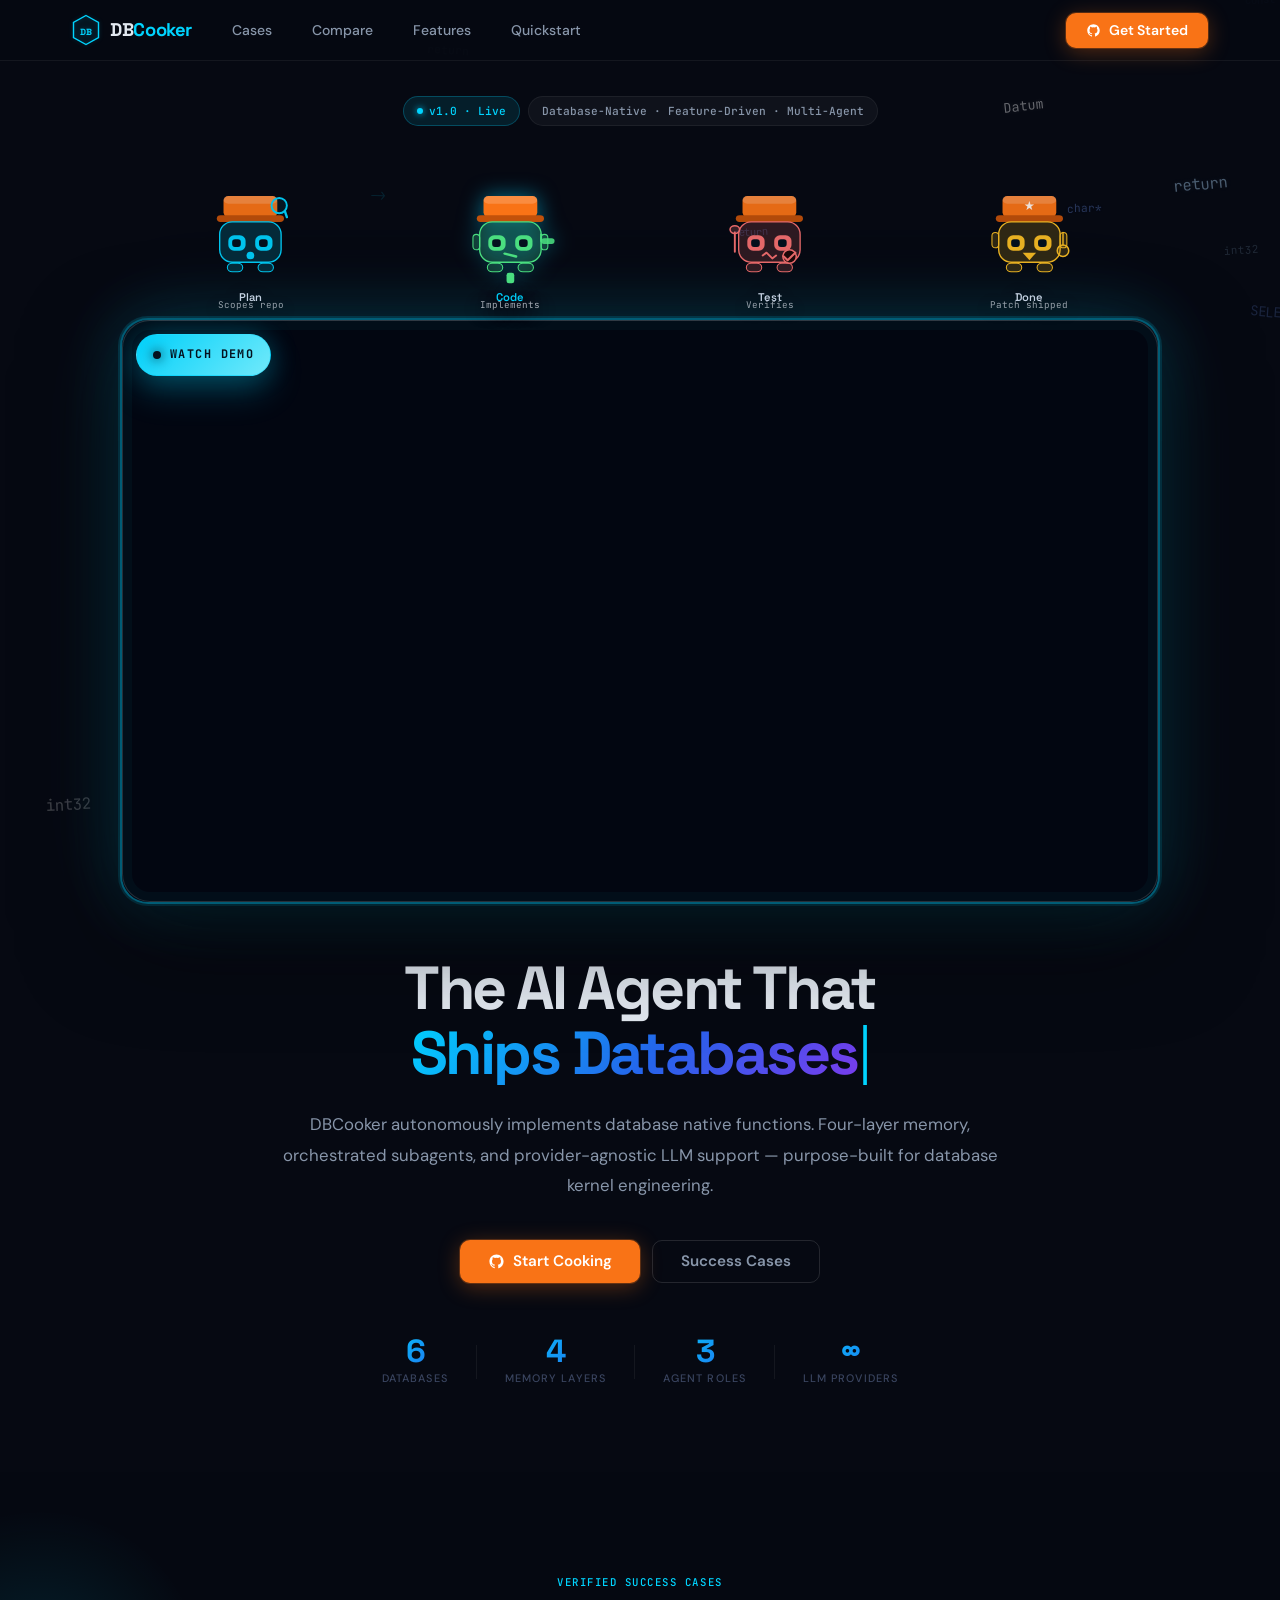
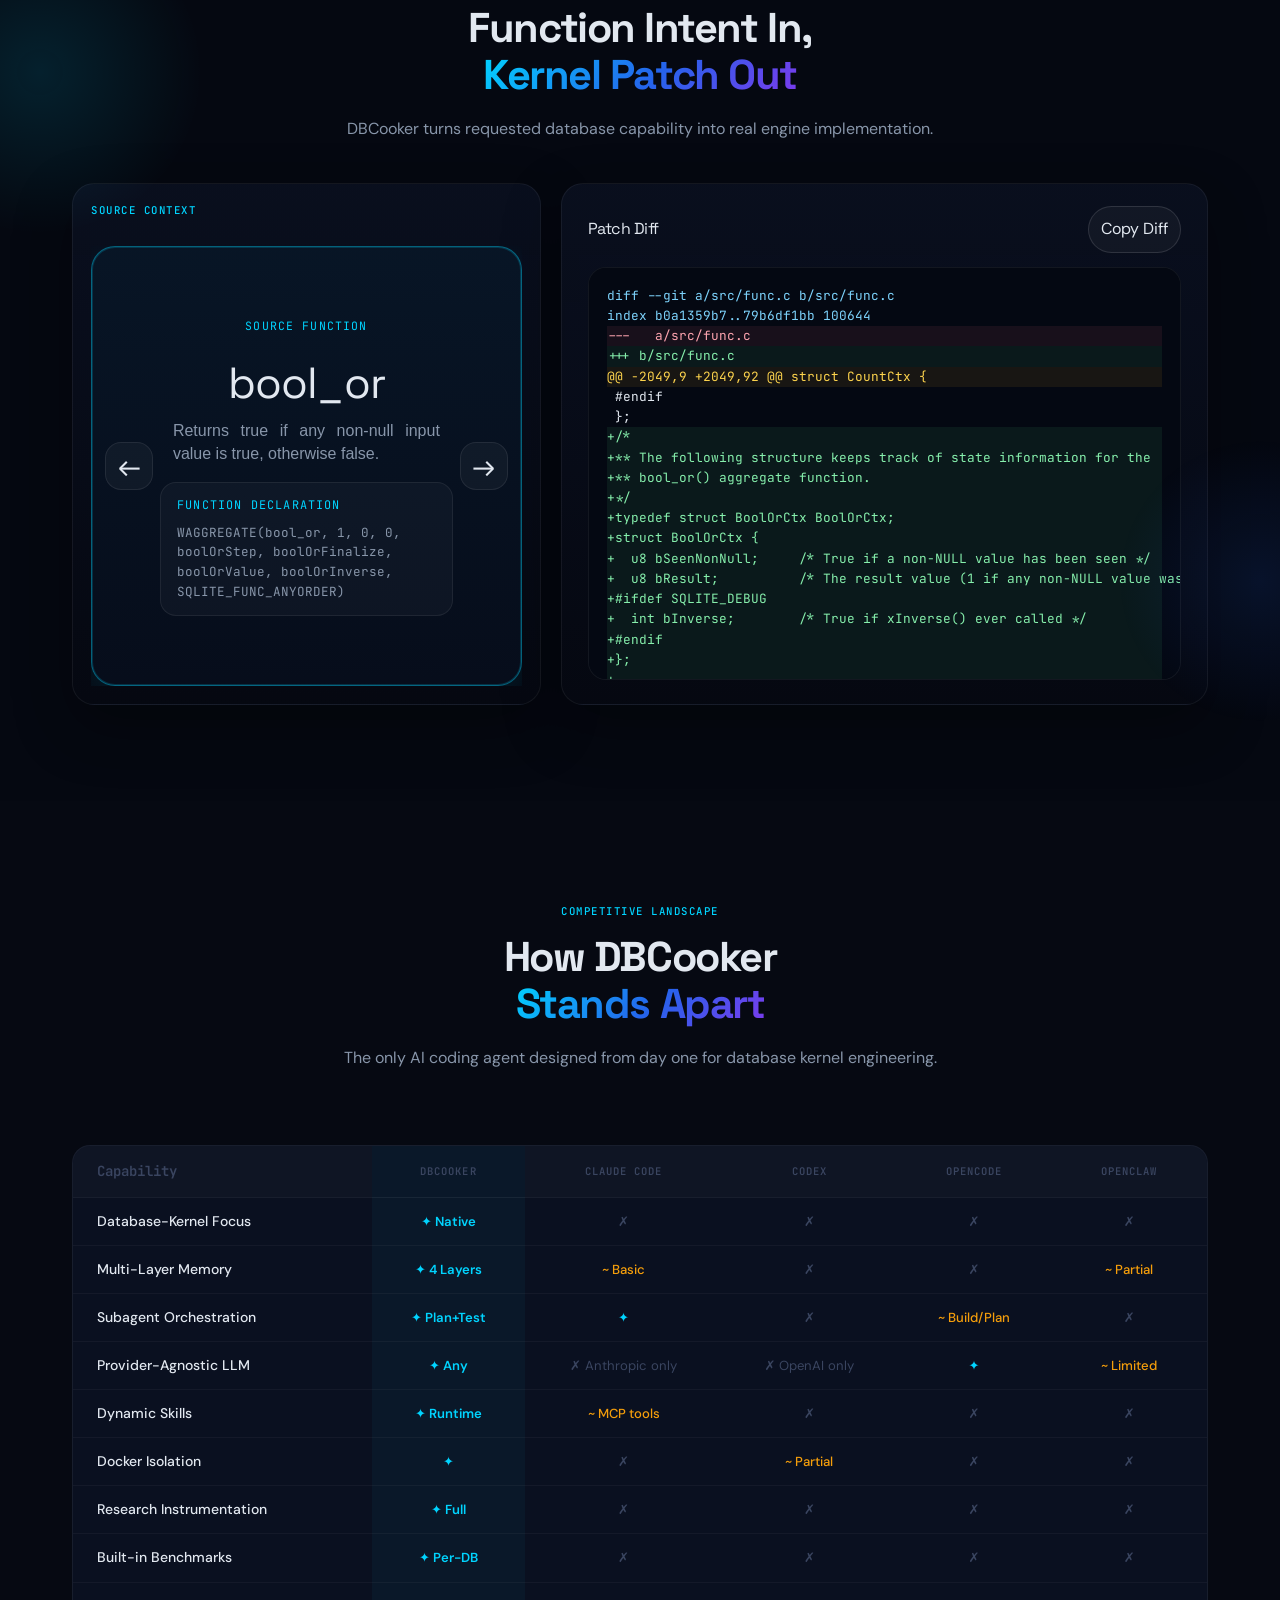
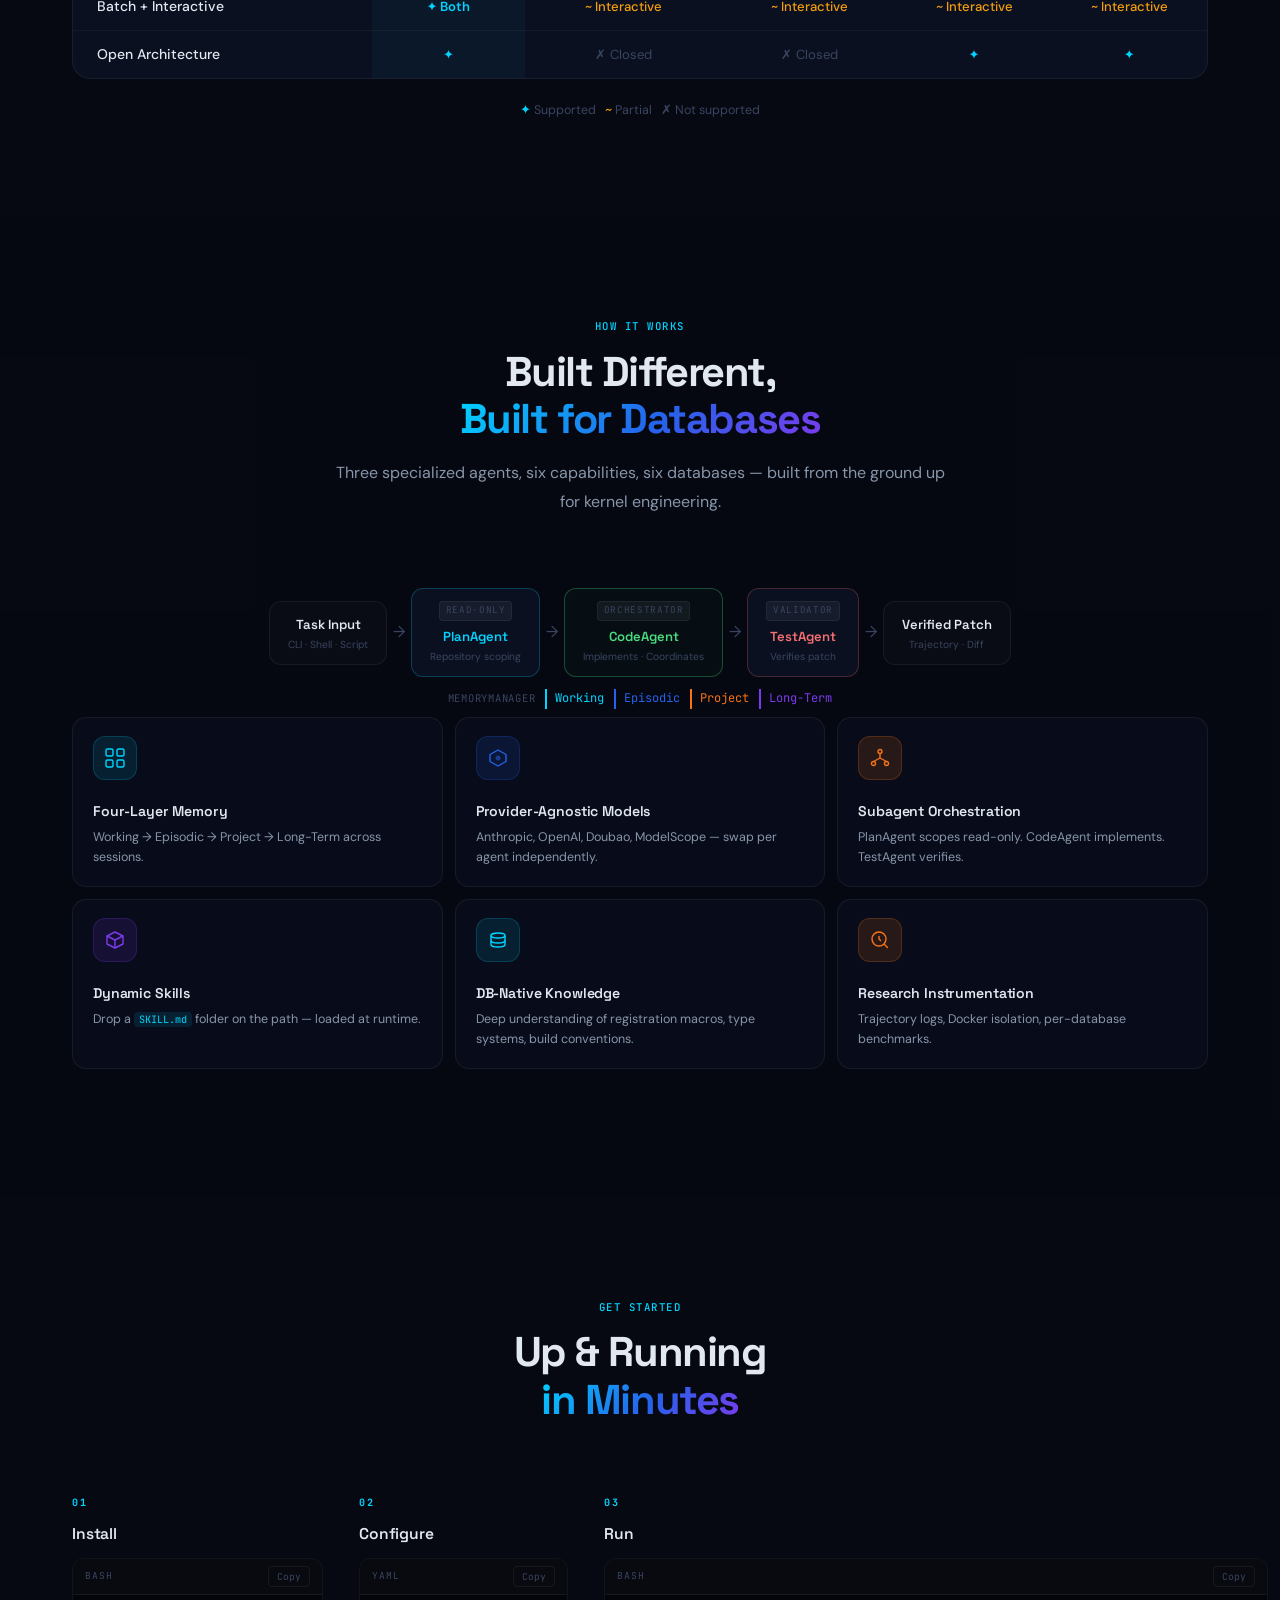
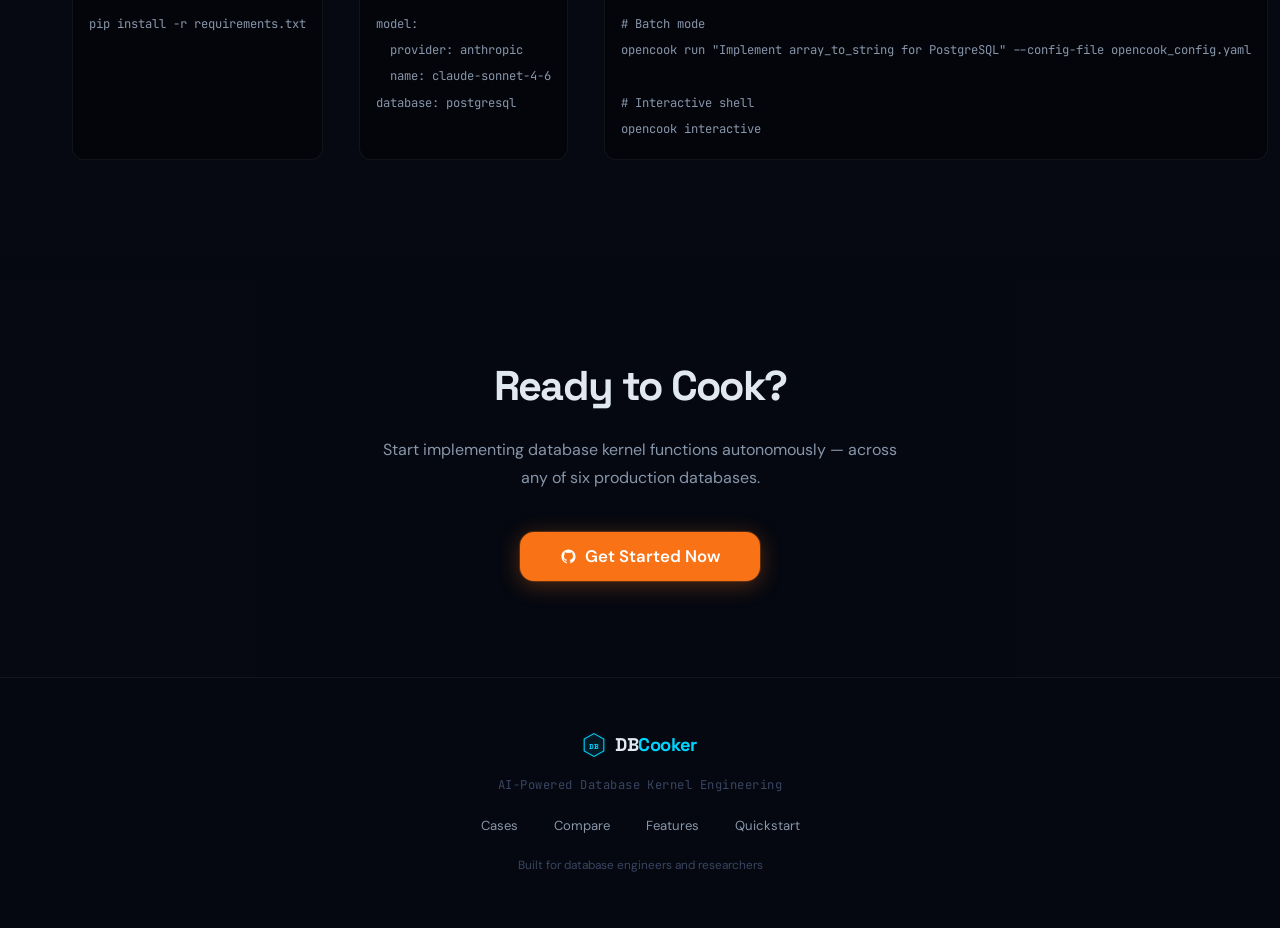
==== commit b66a5542: "fix layout" ====
--- a/index.html
+++ b/index.html
@@ -5,7 +5,7 @@
   <meta name="viewport" content="width=device-width, initial-scale=1.0"/>
   <meta name="color-scheme" content="dark"/>
   <meta name="theme-color" content="#060912"/>
-  <title>DBCooker — AI-Powered Database Engineering Agent</title>
+  <title>DBCooker - AI-Powered Database Engineering Agent</title>
   <link rel="preconnect" href="https://fonts.googleapis.com"/>
   <link rel="preconnect" href="https://fonts.gstatic.com" crossorigin/>
   <link href="https://fonts.googleapis.com/css2?family=DM+Sans:wght@400;500;700&family=Space+Grotesk:wght@400;500;600;700&family=JetBrains+Mono:wght@400;500&display=swap" rel="stylesheet"/>
@@ -42,7 +42,7 @@
       </ul>
     </nav>
 
-    <a class="btn btn-cta" href="#quickstart">
+    <a class="btn btn-cta" href="https://github.com/weAIDB/OpenCook">
       <svg width="15" height="15" viewBox="0 0 24 24" fill="currentColor" aria-hidden="true">
         <path d="M12 2C6.477 2 2 6.477 2 12c0 4.418 2.865 8.166 6.839 9.489.5.092.682-.217.682-.482 0-.237-.009-.868-.013-1.703-2.782.604-3.369-1.341-3.369-1.341-.454-1.155-1.11-1.463-1.11-1.463-.908-.62.069-.608.069-.608 1.003.07 1.531 1.03 1.531 1.03.892 1.529 2.341 1.087 2.91.832.092-.647.35-1.088.636-1.338-2.22-.253-4.555-1.11-4.555-4.943 0-1.091.39-1.984 1.029-2.683-.103-.253-.446-1.27.098-2.647 0 0 .84-.269 2.75 1.025A9.578 9.578 0 0 1 12 6.836a9.59 9.59 0 0 1 2.504.337c1.909-1.294 2.747-1.025 2.747-1.025.546 1.377.202 2.394.1 2.647.64.699 1.028 1.592 1.028 2.683 0 3.842-2.339 4.687-4.566 4.935.359.309.678.919.678 1.852 0 1.336-.012 2.415-.012 2.743 0 .267.18.578.688.48C19.138 20.163 22 16.418 22 12c0-5.523-4.477-10-10-10z"/>
       </svg>
@@ -72,7 +72,7 @@
     </p>
 
     <div class="hero-btns">
-      <a class="btn btn-cta btn-lg" href="https://github.com/" target="_blank" rel="noopener noreferrer">
+      <a class="btn btn-cta btn-lg" href="https://github.com/weAIDB/OpenCook" target="_blank" rel="noopener noreferrer">
         <svg width="17" height="17" viewBox="0 0 24 24" fill="currentColor" aria-hidden="true">
           <path d="M12 2C6.477 2 2 6.477 2 12c0 4.418 2.865 8.166 6.839 9.489.5.092.682-.217.682-.482 0-.237-.009-.868-.013-1.703-2.782.604-3.369-1.341-3.369-1.341-.454-1.155-1.11-1.463-1.11-1.463-.908-.62.069-.608.069-.608 1.003.07 1.531 1.03 1.531 1.03.892 1.529 2.341 1.087 2.91.832.092-.647.35-1.088.636-1.338-2.22-.253-4.555-1.11-4.555-4.943 0-1.091.39-1.984 1.029-2.683-.103-.253-.446-1.27.098-2.647 0 0 .84-.269 2.75 1.025A9.578 9.578 0 0 1 12 6.836a9.59 9.59 0 0 1 2.504.337c1.909-1.294 2.747-1.025 2.747-1.025.546 1.377.202 2.394.1 2.647.64.699 1.028 1.592 1.028 2.683 0 3.842-2.339 4.687-4.566 4.935.359.309.678.919.678 1.852 0 1.336-.012 2.415-.012 2.743 0 .267.18.578.688.48C19.138 20.163 22 16.418 22 12c0-5.523-4.477-10-10-10z"/>
         </svg>
@@ -238,7 +238,7 @@
 
   </div><!-- end wfr-row -->
 
-  <div class="hero-video reveal" data-video-state="loading" data-vimeo-url="https://vimeo.com/1178451557">
+  <div class="hero-video" data-video-state="ready" data-vimeo-url="https://vimeo.com/1178451557">
     <div class="hero-video-hint" aria-hidden="true">
       <span class="hero-video-cta"><span class="hero-video-pulse"></span>Watch Demo</span>
     </div>
@@ -250,59 +250,18 @@
       </div>
       <div class="hero-video-status-card hero-video-status-card--error">
         <div class="hero-video-status-poster" aria-hidden="true">
-          <div class="hero-video-status-poster-bar">
-            <span class="hero-video-status-badge">Demo Video</span>
-            <span class="hero-video-status-badge hero-video-status-badge--dim">Vimeo</span>
-          </div>
-          <div class="hero-video-status-poster-screen">
-            <div class="hero-video-status-terminal">
-              <div class="hero-video-status-terminal-head">
-                <span class="hero-video-status-terminal-brand">DBCooker v1.0</span>
-                <span class="hero-video-status-terminal-path">E:\code\sqlite</span>
-              </div>
-              <div class="hero-video-status-terminal-body">
-                <div class="hero-video-status-terminal-main">
-                  <span class="hero-video-status-terminal-command">ADD FUNCTION</span>
-                  <span class="hero-video-status-terminal-logo">DBCooker</span>
-                  <span class="hero-video-status-terminal-sub">DATABASE-NATIVE · FEATURE-DRIVEN · MULTI-AGENT</span>
-                  <div class="hero-video-status-terminal-meta">
-                    <span>Ctrl+C interrupt</span>
-                    <span>o open report</span>
-                    <span>/help commands</span>
-                  </div>
-                </div>
-                <div class="hero-video-status-terminal-side">
-                  <span class="hero-video-status-terminal-side-kicker">Live Session</span>
-                  <span class="hero-video-status-terminal-side-stage">Active stage: Test</span>
-                  <div class="hero-video-status-terminal-side-grid">
-                    <span>session</span><span>87597748</span>
-                    <span>model</span><span>glm-5</span>
-                    <span>cwd</span><span>E:\code\sqlite</span>
-                    <span>database</span><span>sqlite</span>
-                  </div>
-                  <div class="hero-video-status-terminal-steps">
-                    <span>Plan</span>
-                    <span>Code</span>
-                    <span class="is-active">Test</span>
-                    <span>Done</span>
-                  </div>
-                </div>
-              </div>
-              <div class="hero-video-status-terminal-input">Ask anything about your database...</div>
-            </div>
-            <div class="hero-video-status-play"></div>
-          </div>
-        </div>
-        <p class="hero-video-status-kicker">Video temporarily unavailable</p>
-        <p class="hero-video-status-copy">
-          Please check your network status. You can also visit the
-          <a class="hero-video-status-inline-link" href="https://vimeo.com/1178451557" target="_blank" rel="noopener noreferrer">source video link: https://vimeo.com/1178451557</a>
-        </p>
-        <a class="hero-video-status-link" href="https://vimeo.com/1178451557" target="_blank" rel="noopener noreferrer">Open Source Video</a>
+          <div class="hero-video-status-poster-image"></div>
+        </div>
+        <div class="hero-video-status-message">
+          <p class="hero-video-status-kicker">Video temporarily unavailable</p>
+          <p class="hero-video-status-copy">Please check your network status. If Vimeo is blocked, use the source link below.</p>
+          <a class="hero-video-status-inline-link" href="https://vimeo.com/1178451557" target="_blank" rel="noopener noreferrer">Source video link: https://vimeo.com/1178451557</a>
+          <a class="hero-video-status-link" href="https://vimeo.com/1178451557" target="_blank" rel="noopener noreferrer">Open Source Video</a>
+        </div>
       </div>
     </div>
     <iframe
-      src="https://player.vimeo.com/video/1178451557?autoplay=1&muted=1&autopause=0&dnt=1&title=0&byline=0&portrait=0"
+      src="https://player.vimeo.com/video/1178451557?autoplay=1&loop=1&muted=1&autopause=0&playsinline=1&dnt=1&title=0&byline=0&portrait=0"
       title="DBCooker demo video"
       loading="eager"
       allow="autoplay; fullscreen; picture-in-picture"
@@ -548,10 +507,10 @@
       <div class="qs-step reveal">
         <div class="qs-n">03</div><div class="qs-title">Run</div>
         <div class="codebox"><div class="cb-bar"><span class="cb-lang">bash</span><button class="cb-copy" onclick="copyCode(this)">Copy</button></div><pre><code># Batch mode
-python agent_main.py --config code_config.yaml
+opencook run "Implement array_to_string for PostgreSQL" --config-file opencook_config.yaml
 
 # Interactive shell
-dbcooker --interactive</code></pre></div>
+opencook interactive</code></pre></div>
       </div>
     </div>
   </div>
@@ -563,7 +522,7 @@
     <div class="cta-inner reveal">
       <h2 class="cta-h2">Ready to Cook?</h2>
       <p class="cta-sub">Start implementing database kernel functions autonomously — across any of six production databases.</p>
-      <a class="btn btn-cta btn-xl" href="https://github.com/" target="_blank" rel="noopener noreferrer">
+      <a class="btn btn-cta btn-xl" href="https://github.com/weAIDB/OpenCook" target="_blank" rel="noopener noreferrer">
         <svg width="17" height="17" viewBox="0 0 24 24" fill="currentColor" aria-hidden="true">
           <path d="M12 2C6.477 2 2 6.477 2 12c0 4.418 2.865 8.166 6.839 9.489.5.092.682-.217.682-.482 0-.237-.009-.868-.013-1.703-2.782.604-3.369-1.341-3.369-1.341-.454-1.155-1.11-1.463-1.11-1.463-.908-.62.069-.608.069-.608 1.003.07 1.531 1.03 1.531 1.03.892 1.529 2.341 1.087 2.91.832.092-.647.35-1.088.636-1.338-2.22-.253-4.555-1.11-4.555-4.943 0-1.091.39-1.984 1.029-2.683-.103-.253-.446-1.27.098-2.647 0 0 .84-.269 2.75 1.025A9.578 9.578 0 0 1 12 6.836a9.59 9.59 0 0 1 2.504.337c1.909-1.294 2.747-1.025 2.747-1.025.546 1.377.202 2.394.1 2.647.64.699 1.028 1.592 1.028 2.683 0 3.842-2.339 4.687-4.566 4.935.359.309.678.919.678 1.852 0 1.336-.012 2.415-.012 2.743 0 .267.18.578.688.48C19.138 20.163 22 16.418 22 12c0-5.523-4.477-10-10-10z"/>
         </svg>
@@ -602,4 +561,3 @@
 <script src="main.js"></script>
 </body>
 </html>
-
